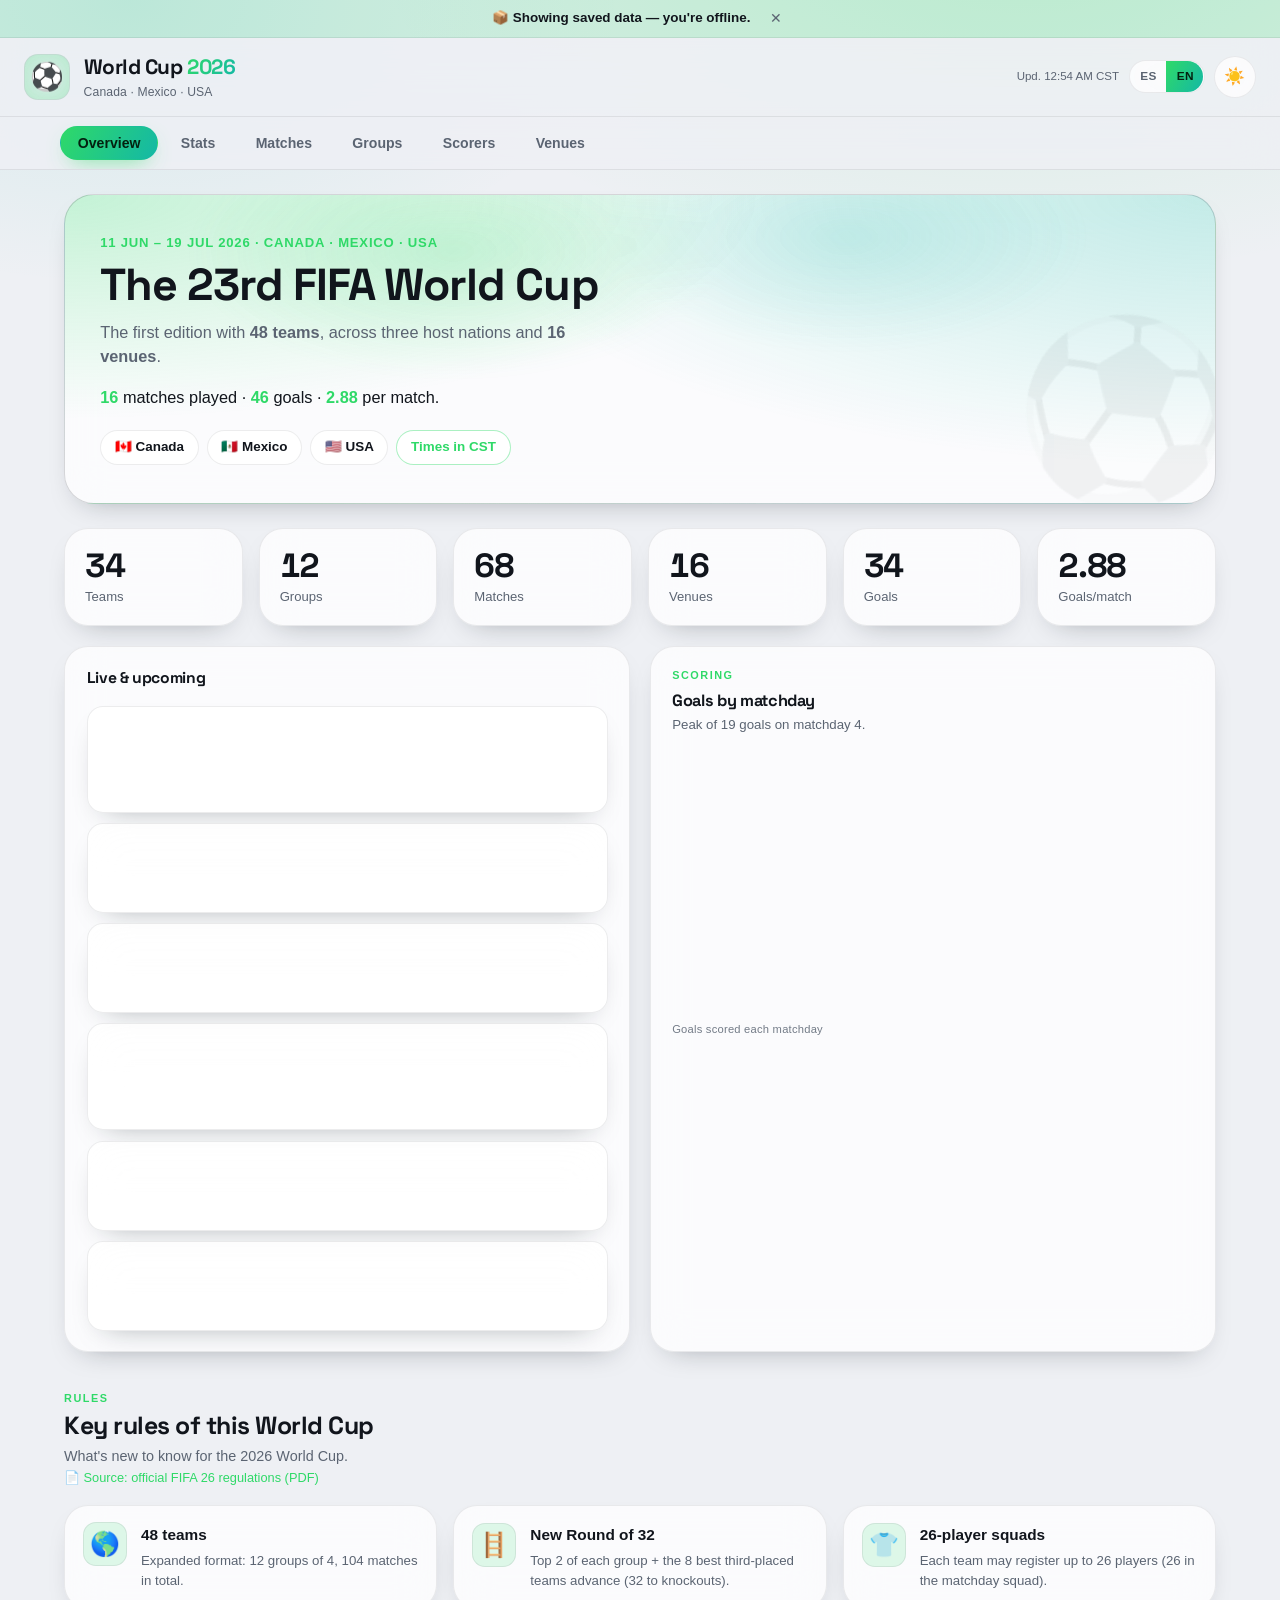
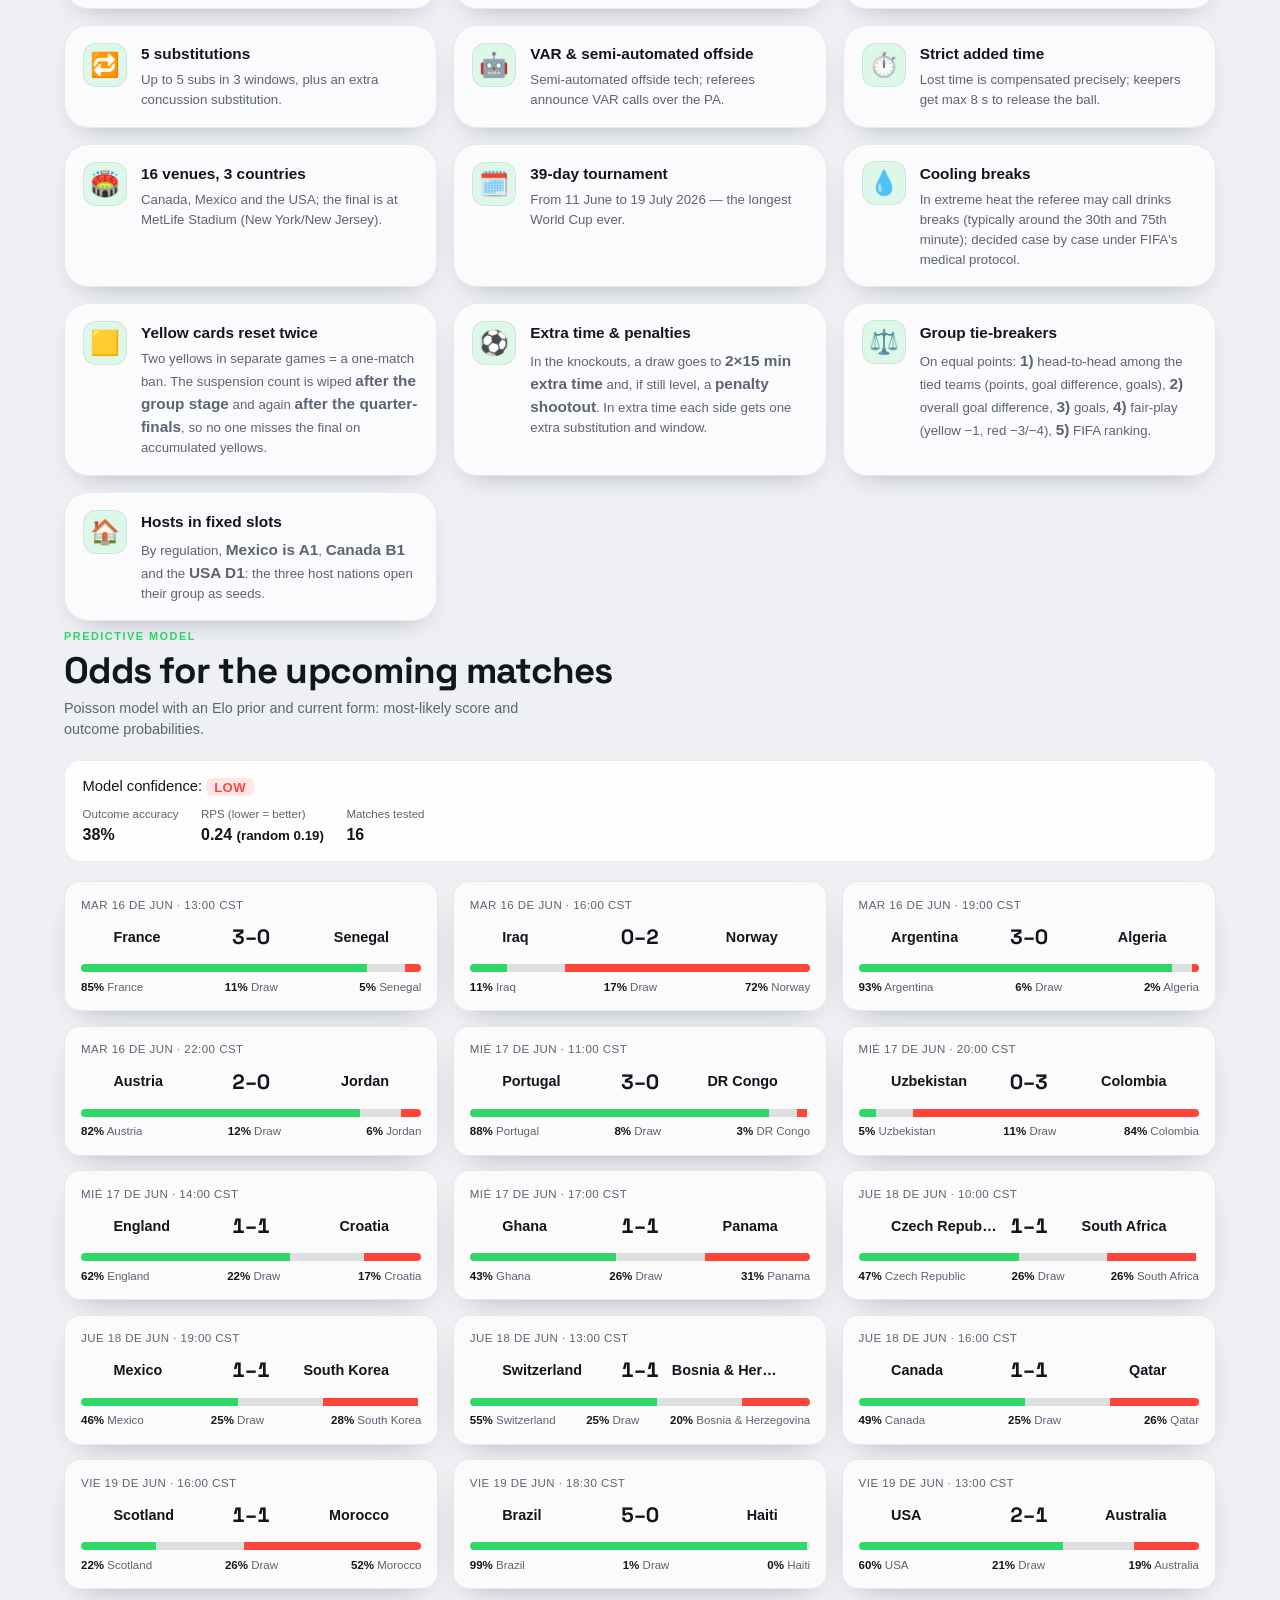
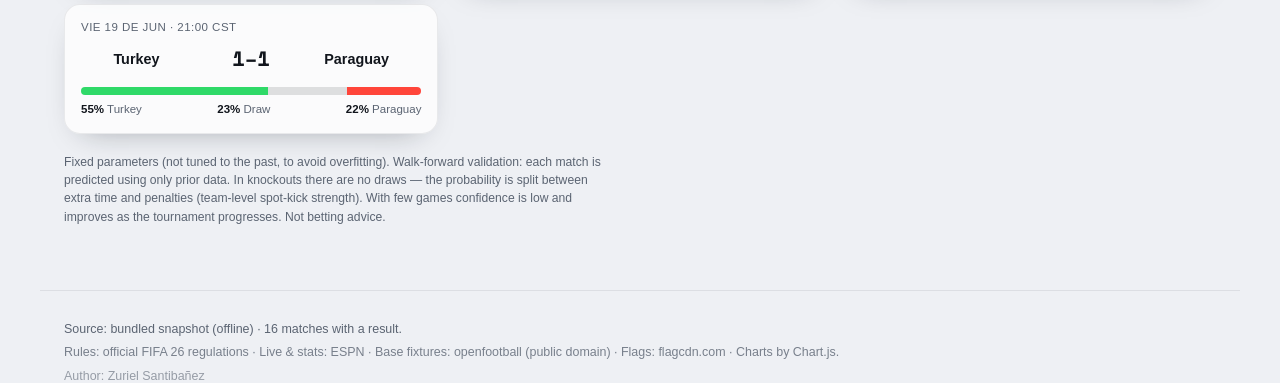
==== index.html @ a17ad666 "Añade el reglamento oficial FIFA 26 y verifica/ajusta las reglas Incorpora el PDF oficial (docs/Regl" ====
<!DOCTYPE html>
<html lang="es" data-theme="dark">
<head>
  <meta charset="UTF-8" />
  <meta name="viewport" content="width=device-width, initial-scale=1.0, viewport-fit=cover" />
  <meta name="theme-color" content="#050507" id="meta-theme" />
  <title>World Cup 2026 · Dashboard</title>
  <meta name="description" content="Dashboard interactivo de la Copa Mundial de la FIFA 2026 (Canadá · México · USA)." />
  <link rel="icon" href="data:image/svg+xml,<svg xmlns='http://www.w3.org/2000/svg' viewBox='0 0 100 100'><text y='.9em' font-size='90'>⚽</text></svg>" />
  <link rel="preconnect" href="https://cdn.jsdelivr.net" crossorigin />
  <link rel="preconnect" href="https://flagcdn.com" />
  <link rel="preconnect" href="https://fonts.googleapis.com" />
  <link rel="preconnect" href="https://fonts.gstatic.com" crossorigin />
  <link rel="stylesheet" href="https://fonts.googleapis.com/css2?family=Space+Grotesk:wght@500;600;700&display=swap" />
  <link rel="stylesheet" href="./css/styles.css" />
  <script src="https://cdn.jsdelivr.net/npm/chart.js@4.4.1/dist/chart.umd.min.js" defer></script>
</head>
<body>
  <a class="skip-link" href="#app" data-i18n="a11y.skip">Saltar al contenido</a>
  <div class="topbar">
  <header class="site-header">
    <div class="brand" translate="no">
      <span class="logo" aria-hidden="true">⚽</span>
      <div>
        <h1>World Cup <span class="accent">2026</span></h1>
        <p class="sub" data-i18n="brand.sub">Canadá · México · USA</p>
      </div>
    </div>
    <div class="header-meta">
      <span id="updated" class="updated" role="status" aria-live="polite"></span>
      <div class="seg" id="lang-toggle" role="group" aria-label="Language / Idioma">
        <button type="button" data-lang="es">ES</button>
        <button type="button" data-lang="en">EN</button>
      </div>
      <button id="theme-toggle" class="icon-btn" aria-label="Tema / Theme" title="Tema / Theme">
        <span class="theme-icon">🌙</span>
      </button>
    </div>
  </header>

  <nav class="tabs" id="tabs" role="tablist" aria-label="Secciones">
    <button class="tab is-active" role="tab" aria-selected="true" aria-controls="overview" id="tab-overview" data-tab="overview" data-i18n="tab.overview">Resumen</button>
    <button class="tab" role="tab" aria-selected="false" aria-controls="stats" id="tab-stats" data-tab="stats" data-i18n="tab.stats">Estadísticas</button>
    <button class="tab" role="tab" aria-selected="false" aria-controls="matches" id="tab-matches" data-tab="matches" data-i18n="tab.matches">Partidos</button>
    <button class="tab" role="tab" aria-selected="false" aria-controls="standings" id="tab-standings" data-tab="standings" data-i18n="tab.standings">Grupos</button>
    <button class="tab" role="tab" aria-selected="false" aria-controls="scorers" id="tab-scorers" data-tab="scorers" data-i18n="tab.scorers">Goleadores</button>
    <button class="tab" role="tab" aria-selected="false" aria-controls="venues" id="tab-venues" data-tab="venues" data-i18n="tab.venues">Sedes</button>
  </nav>
  </div>

  <main id="app" aria-busy="true" tabindex="-1">
    <!-- Overview -->
    <section id="overview" class="panel is-active" role="tabpanel" aria-labelledby="tab-overview" tabindex="0">
      <div class="hero">
        <div class="hero-glow" aria-hidden="true"></div>
        <p class="hero-dates" id="hero-dates"></p>
        <h2 class="hero-title" data-i18n="hero.title">La 23.ª Copa Mundial de la FIFA</h2>
        <p class="hero-text" data-i18n-html="hero.text">Primera edición con <strong>48 selecciones</strong>, repartida en tres países anfitriones y <strong>16 sedes</strong>.</p>
        <p class="hero-lead" id="hero-lead"></p>
        <div id="hero-next" class="hero-next"></div>
        <div class="host-row">
          <span class="host-pill" data-i18n="host.ca">🇨🇦 Canadá</span>
          <span class="host-pill" data-i18n="host.mx">🇲🇽 México</span>
          <span class="host-pill" data-i18n="host.us">🇺🇸 USA</span>
          <span class="host-pill ghost" data-i18n="host.cst">Horarios en CST</span>
        </div>
      </div>
      <div class="stat-grid" id="overview-stats"></div>

      <!-- Live match centre — only visible while a match is in play -->
      <section id="home-live" class="home-live" hidden aria-live="polite"></section>

      <div class="overview-split">
        <div class="card">
          <h3 data-i18n="ov.next">Próximos y en vivo</h3>
          <div id="overview-live" class="match-list compact"></div>
        </div>
        <div class="card viz">
          <p class="card-kicker" data-i18n="kick.scoring">Goleo</p>
          <h3 data-i18n="ov.goalsByMd">Goles por jornada</h3>
          <p class="card-sub" id="sub-overview">—</p>
          <div class="chart-box"><canvas id="chart-overview"></canvas></div>
          <p class="card-foot" data-i18n="foot.goalsByMd">Goles anotados en cada jornada</p>
        </div>
      </div>

      <div class="section-head">
        <p class="kicker" data-i18n="rules.kicker">Reglamento</p>
        <h3 class="section-title" data-i18n="rules.title">Reglas esenciales de esta Copa</h3>
        <p class="section-sub" data-i18n="rules.sub">Lo nuevo que debes saber para el Mundial 2026.</p>
        <p class="section-src"><a href="./docs/Reglamento_WC26.pdf" target="_blank" rel="noopener" data-i18n="rules.source">📄 Fuente: Reglamento oficial de la FIFA 26 (PDF)</a></p>
      </div>
      <div class="rules-grid">
        <div class="rule"><span class="rule-ic" aria-hidden="true">🌎</span><div data-i18n-html="rules.r1"><b>48 selecciones</b><p>Formato ampliado: 12 grupos de 4 equipos, 104 partidos en total.</p></div></div>
        <div class="rule"><span class="rule-ic" aria-hidden="true">🪜</span><div data-i18n-html="rules.r2"><b>Nueva ronda de 32</b><p>Avanzan los 2 primeros de cada grupo + los 8 mejores terceros (32 a eliminatorias).</p></div></div>
        <div class="rule"><span class="rule-ic" aria-hidden="true">👕</span><div data-i18n-html="rules.r3"><b>Plantillas de 26</b><p>Cada selección puede registrar hasta 26 jugadores (y 26 en convocatoria por partido).</p></div></div>
        <div class="rule"><span class="rule-ic" aria-hidden="true">🔁</span><div data-i18n-html="rules.r4"><b>5 cambios</b><p>Hasta 5 sustituciones en 3 ventanas, más un cambio extra por conmoción cerebral.</p></div></div>
        <div class="rule"><span class="rule-ic" aria-hidden="true">🤖</span><div data-i18n-html="rules.r5"><b>VAR y fuera de lugar semiautomático</b><p>Tecnología de offside semiautomática; el árbitro anuncia por altavoz las decisiones del VAR.</p></div></div>
        <div class="rule"><span class="rule-ic" aria-hidden="true">⏱️</span><div data-i18n-html="rules.r6"><b>Tiempo añadido estricto</b><p>Se compensa con precisión el tiempo perdido; 8 s máximo para que el portero suelte el balón.</p></div></div>
        <div class="rule"><span class="rule-ic" aria-hidden="true">🏟️</span><div data-i18n-html="rules.r7"><b>16 sedes, 3 países</b><p>Canadá, México y EE. UU.; la final será en el MetLife Stadium (Nueva York/Nueva Jersey).</p></div></div>
        <div class="rule"><span class="rule-ic" aria-hidden="true">🗓️</span><div data-i18n-html="rules.r8"><b>39 días de torneo</b><p>Del 11 de junio al 19 de julio de 2026, la Copa del Mundo más larga de la historia.</p></div></div>
        <div class="rule"><span class="rule-ic" aria-hidden="true">💧</span><div data-i18n-html="rules.r9"><b>Pausas de refresco</b><p>En clima extremo, el árbitro puede ordenar pausas para beber (típicamente cerca del minuto 30 y 75); se decide caso por caso según el protocolo médico de la FIFA.</p></div></div>
        <div class="rule"><span class="rule-ic" aria-hidden="true">🟨</span><div data-i18n-html="rules.r10"><b>Las amarillas se reinician dos veces</b><p>Dos amarillas en partidos distintos = un partido de suspensión. La cuenta para sanción se borra tras la fase de grupos y otra vez tras los cuartos de final.</p></div></div>
        <div class="rule"><span class="rule-ic" aria-hidden="true">⚽</span><div data-i18n-html="rules.r11"><b>Prórroga y penales</b><p>En eliminación directa, si hay empate se juega prórroga de 2×15 min y, si persiste, tanda de penales. En la prórroga cada equipo tiene un cambio y una ventana extra.</p></div></div>
        <div class="rule"><span class="rule-ic" aria-hidden="true">⚖️</span><div data-i18n-html="rules.r12"><b>Desempate en los grupos</b><p>Mismos puntos: 1) lo que pasó entre ellas (puntos, dif. de goles y goles), 2) dif. de goles global, 3) goles, 4) fair-play (amarilla −1, roja −3/−4), 5) ranking FIFA.</p></div></div>
        <div class="rule"><span class="rule-ic" aria-hidden="true">🏠</span><div data-i18n-html="rules.r13"><b>Anfitriones con lugar fijo</b><p>Por reglamento, México es A1, Canadá B1 y EE. UU. D1: las tres sedes locales abren su grupo como cabezas de serie.</p></div></div>
      </div>

      <!-- Match predictions (moved from its own tab) -->
      <div class="section-head lead">
        <p class="kicker" data-i18n="pred.homeKicker">Modelo predictivo</p>
        <h2 class="section-title big" data-i18n="pred.title">Probabilidades de los próximos partidos</h2>
        <p class="section-sub" data-i18n="pred.sub">Modelo Poisson con prior Elo y forma actual.</p>
      </div>
      <div id="predictions" class="predictions"></div>
    </section>

    <!-- Matches hub: schedule + bracket in one tab -->
    <section id="matches" class="panel" role="tabpanel" aria-labelledby="tab-matches" tabindex="0">
      <div class="seg subviews" id="match-views" role="tablist" aria-label="Vista de partidos">
        <button type="button" class="subview-btn is-active" role="tab" aria-selected="true" data-view="list" data-i18n="mv.list">📅 Calendario</button>
        <button type="button" class="subview-btn" role="tab" aria-selected="false" data-view="bracket" data-i18n="mv.bracket">🏆 Eliminatorias</button>
      </div>

      <!-- Schedule view -->
      <div id="view-list" class="match-view">
        <div class="toolbar">
          <input id="match-search" type="search" name="match-search" autocomplete="off" spellcheck="false" data-i18n-ph="matches.search" placeholder="Buscar selección…" aria-label="Buscar / Search" />
          <select id="match-filter" aria-label="Filtrar por fase"></select>
        </div>
        <div id="match-status" class="match-status" role="status" aria-live="polite" hidden></div>
        <div id="match-list" class="match-list"></div>
      </div>

      <!-- Bracket view -->
      <div id="view-bracket" class="match-view" hidden>
        <div class="section-head lead">
          <p class="kicker" data-i18n="tab.bracket">Eliminatorias</p>
          <h2 class="section-title big" data-i18n="br.r32">Dieciseisavos</h2>
          <p class="section-sub" id="bracket-legend" data-i18n="br.legend">Cuadro en vivo con la clasificación actual.</p>
          <div class="cal-actions">
            <button id="add-calendar" class="btn-cal" type="button" data-i18n="cal.download">📅 Descargar (.ics)</button>
            <button id="sub-calendar" class="btn-cal alt" type="button" data-i18n="cal.subscribe">🔄 Suscribirse (se actualiza solo)</button>
          </div>
        </div>
        <p class="scroll-hint" data-i18n="br.swipe">Desliza para ver más rondas →</p>
        <div id="bracket-wrap" class="bracket"></div>
      </div>
    </section>

    <!-- Standings -->
    <section id="standings" class="panel" role="tabpanel" aria-labelledby="tab-standings" tabindex="0">
      <div id="groups-grid" class="groups-grid"></div>
      <div class="section-head">
        <p class="kicker" data-i18n="q.kickerPast">Camino a la ronda de 32</p>
        <h3 class="section-title" data-i18n="q.titlePast">Así quedó la clasificación</h3>
      </div>
      <div id="qualification" class="qualification"></div>
    </section>

    <!-- Scorers -->
    <section id="scorers" class="panel" role="tabpanel" aria-labelledby="tab-scorers" tabindex="0">
      <div class="card">
        <div class="scorers-head">
          <h3 data-i18n="tab.scorers">Goleadores</h3>
          <span class="scorers-tag" data-i18n="sc.top">Top 50 · orden FIFA</span>
        </div>
        <div id="scorers-podium" class="scorers-podium"></div>
        <div class="toolbar">
          <input id="scorer-search" type="search" name="scorer-search" autocomplete="off" spellcheck="false" data-i18n-ph="sc.search" placeholder="Buscar jugador o selección…" aria-label="Buscar goleador / Search scorer" />
        </div>
        <div id="scorers-list" class="scorers-list"></div>
        <p class="card-foot" data-i18n="sc.foot">Orden oficial FIFA: goles, luego asistencias y menos minutos jugados (cuando hay datos). Los penales cuentan como gol.</p>
      </div>
    </section>

    <!-- Venues -->
    <section id="venues" class="panel" role="tabpanel" aria-labelledby="tab-venues" tabindex="0">
      <div id="venues-grid" class="venues-grid"></div>
    </section>

    <!-- Stats -->
    <section id="stats" class="panel" role="tabpanel" aria-labelledby="tab-stats" tabindex="0">
      <div class="section-head lead">
        <p class="kicker" data-i18n="stats.kicker">Panorama</p>
        <h2 class="section-title big" data-i18n="stats.title">El Mundial 2026, contado con datos</h2>
        <p class="section-sub" data-i18n="stats.sub">Lo más relevante de lo que va de la Copa, de un vistazo.</p>
      </div>
      <nav class="subnav" id="stats-subnav" aria-label="Secciones de estadísticas">
        <a href="#sec-kpis" data-i18n="subnav.kpis">Cifras</a>
        <a href="#sec-facts" data-i18n="subnav.facts">Curiosidades</a>
        <a href="#sec-agg" data-i18n="subnav.agg">Agregados</a>
        <a href="#sec-time" data-i18n="at.kicker">Tiempo agregado</a>
        <a href="#sec-viz" data-i18n="subnav.viz">Gráficas</a>
        <a href="#sec-disc" data-i18n="subnav.disc">Disciplina</a>
        <a href="#sec-eff" data-i18n="subnav.eff">Eficacia</a>
        <a href="#sec-rc" data-i18n="subnav.rc">Rojas y lesiones</a>
      </nav>
      <div class="insight-strip" id="insight-strip"></div>

      <div class="section-head" id="sec-kpis">
        <p class="kicker" data-i18n="kpis.kicker">KPIs</p>
        <h3 class="section-title" data-i18n="kpis.title">El torneo en cifras</h3>
      </div>
      <div class="stat-grid" id="stats-kpis"></div>

      <div class="section-head" id="sec-facts">
        <p class="kicker" data-i18n="cur.kicker">Curiosidades</p>
        <h3 class="section-title" data-i18n="cur.title">Datos curiosos del torneo</h3>
        <p class="section-sub" data-i18n="cur.sub">Hallazgos extraídos de los partidos disputados.</p>
      </div>
      <div class="facts-grid" id="facts-grid"></div>

      <div class="section-head" id="sec-agg">
        <p class="kicker" data-i18n="agg.kicker">Agregados</p>
        <h3 class="section-title" data-i18n="agg.title">Fueras de lugar, VAR, tarjetas y más</h3>
        <p class="section-sub" data-i18n="agg.sub">Totales del torneo que no se ven en el marcador.</p>
      </div>
      <div class="stat-grid agg-grid" id="agg-grid"></div>
      <p class="card-foot" id="agg-foot"></p>

      <div class="section-head" id="sec-time">
        <p class="kicker" data-i18n="at.kicker">Tiempo agregado</p>
        <h3 class="section-title" data-i18n="at.title">Minutos agregados por partido</h3>
        <p class="section-sub" data-i18n="at.sub">Promedio del Mundial 2026 con referencias de las dos ediciones anteriores.</p>
      </div>
      <div class="card viz"><div id="addedtime" class="addedtime"></div></div>

      <div class="section-head" id="sec-viz">
        <p class="kicker" data-i18n="viz.kicker">Visualizaciones</p>
        <h3 class="section-title" data-i18n="viz.title">Dónde se deciden los partidos</h3>
        <p class="section-sub" data-i18n="viz.sub">Goleo, ataque y los momentos que marcan el torneo.</p>
        <p class="drill-hint" data-i18n="drill.hint">Toca una barra para ver el detalle ↗</p>
      </div>
      <div class="charts-grid">
        <div class="card viz">
          <p class="card-kicker" data-i18n="kick.scoring">Goleo</p><h3 data-i18n="groupsChart.title">Goles por grupo</h3>
          <p class="card-sub" id="sub-groups">—</p>
          <div class="chart-box"><canvas id="chart-groups"></canvas></div>
          <p class="card-foot" data-i18n="groupsChart.foot">Goles por grupo</p>
        </div>
        <div class="card viz">
          <p class="card-kicker" data-i18n="kick.attack">Ataque</p><h3 data-i18n="teamsChart.title">Selecciones más goleadoras</h3>
          <p class="card-sub" id="sub-teams">—</p>
          <div class="chart-box"><canvas id="chart-teams"></canvas></div>
          <p class="card-foot" data-i18n="teamsChart.foot">Top 8 por goles anotados</p>
        </div>
        <div class="card viz">
          <p class="card-kicker" data-i18n="kick.drama">Drama</p><h3 data-i18n="momentsChart.title">Momentos del torneo</h3>
          <p class="card-sub" id="sub-moments">—</p>
          <div class="chart-box"><canvas id="chart-moments"></canvas></div>
          <p class="card-foot" data-i18n="momentsChart.foot">Conteo de partidos memorables</p>
        </div>
      </div>

      <div class="section-head" id="sec-disc">
        <p class="kicker" data-i18n="disc.kicker">Disciplina y eficacia</p>
        <h3 class="section-title" data-i18n="disc.title">Quién pega, quién falla el arco</h3>
        <p class="section-sub" data-i18n="disc.sub">Faltas por partido, tarjetas y puntería.</p>
      </div>
      <div class="facts-grid" id="disc-kpis"></div>
      <div class="charts-grid">
        <div class="card viz">
          <p class="card-kicker" data-i18n="kick.fouls">Juego brusco</p><h3 data-i18n="foulsChart.title">Selecciones con más faltas (por partido)</h3>
          <p class="card-sub" id="sub-fouls">—</p>
          <div class="chart-box"><canvas id="chart-fouls"></canvas></div>
          <p class="card-foot" data-i18n="foulsChart.foot">Promedio de faltas por partido</p>
        </div>
        <div class="card viz">
          <p class="card-kicker" data-i18n="kick.cards">Tarjetas</p><h3 data-i18n="cardsChart.title">Jugadores con más amarillas</h3>
          <p class="card-sub" id="sub-cards">—</p>
          <div class="chart-box"><canvas id="chart-cards"></canvas></div>
          <p class="card-foot" data-i18n="cardsChart.foot">Top 10 jugadores</p>
        </div>
      </div>

      <div class="section-head" id="sec-eff">
        <p class="kicker" data-i18n="eff.kicker">Eficacia de cara al arco</p>
        <h3 class="section-title" data-i18n="eff.title">Puntería: % de conversión</h3>
        <p class="section-sub" data-i18n-html="eff.sub"><strong>% de conversión = goles ÷ tiros a puerta.</strong> Mayor % = más eficaz.</p>
      </div>
      <div class="charts-grid">
        <div class="card viz">
          <p class="card-kicker" data-i18n="eff.best">Más eficaces</p><h3 data-i18n="eff.bestTitle">Top 10 mayor eficacia</h3>
          <p class="card-sub" id="sub-eff-best">—</p>
          <div class="chart-box"><canvas id="chart-eff-best"></canvas></div>
          <p class="card-foot" data-i18n="eff.footBest">Mayor % de conversión = mejor</p>
        </div>
        <div class="card viz">
          <p class="card-kicker" data-i18n="eff.worst">Menos eficaces</p><h3 data-i18n="eff.worstTitle">Top 10 menor eficacia</h3>
          <p class="card-sub" id="sub-eff-worst">—</p>
          <div class="chart-box"><canvas id="chart-eff-worst"></canvas></div>
          <p class="card-foot" data-i18n="eff.footWorst">Menor % de conversión = falla más el arco</p>
        </div>
      </div>
      <div class="charts-grid">
        <div class="card viz">
          <p class="card-kicker" data-i18n="eff.histKicker">Histórico · fase de grupos</p>
          <h3 data-i18n="eff.histTitle">Más eficaz vs. menos eficaz — por jornada</h3>
          <p class="card-sub" id="sub-eff-jornada">—</p>
          <div class="chart-box"><canvas id="chart-eff-jornada"></canvas></div>
          <p class="card-foot" data-i18n="eff.histFoot">Solo fase de grupos (J1–J3): todas con los mismos partidos · ilustrativo</p>
        </div>
        <div class="card viz">
          <p class="card-kicker" data-i18n="eff.histKicker">Histórico · fase de grupos</p>
          <h3 data-i18n="eff.cumTitle">Más eficaz vs. menos eficaz — acumulado</h3>
          <p class="card-sub" id="sub-eff-cumulative">—</p>
          <div class="chart-box"><canvas id="chart-eff-cumulative"></canvas></div>
          <p class="card-foot" data-i18n="eff.histFoot">Solo fase de grupos (J1–J3): todas con los mismos partidos · ilustrativo</p>
        </div>
      </div>

      <div class="section-head" id="sec-rc">
        <p class="kicker" data-i18n="rc.kicker">Tarjetas rojas y lesiones</p>
        <h3 class="section-title" data-i18n="rc.title">Lo más duro del torneo</h3>
        <p class="section-sub" data-i18n="rc.sub">Expulsiones por selección y lesiones de gravedad.</p>
      </div>
      <div class="facts-grid" id="rc-kpis"></div>
      <div class="overview-split">
        <div class="card viz">
          <p class="card-kicker" data-i18n="rc.total">Tarjetas rojas</p><h3 data-i18n="rc.byTeam">Tarjetas rojas por selección</h3>
          <p class="card-sub" id="sub-red">—</p>
          <div class="chart-box"><canvas id="chart-red"></canvas></div>
          <p class="card-foot" data-i18n="rc.foot">Expulsiones acumuladas</p>
        </div>
        <div class="card">
          <h3 data-i18n="rc.injList">Bajas destacadas</h3>
          <div id="injuries-list" class="injuries-list"></div>
          <p class="card-foot" data-i18n="rc.injFoot">Datos ilustrativos (no hay un feed fiable de lesiones)</p>
        </div>
      </div>

      <div class="card viz" style="margin-top:1.2rem">
        <p class="card-kicker" data-i18n="foulsRank.kicker">Ranking</p>
        <h3 data-i18n="foulsRank.title">Top 10 selecciones con más faltas por partido</h3>
        <div id="fouls-table"></div>
      </div>
    </section>
  </main>

  <footer class="site-footer">
    <p id="data-source" class="data-source"></p>
    <p class="credit" data-i18n="credit">En vivo y estadísticas: ESPN · Calendario base: openfootball (dominio público) · Banderas: flagcdn.com · Visualización con Chart.js.</p>
    <p class="credit dim" data-i18n="credit.dim">Autor: Zuriel Santibañez</p>
  </footer>

  <script type="module" src="./js/app.js"></script>
</body>
</html>
---- css/styles.css ----
/* styles.css — Apple TV-inspired design system.
   Clean, cinematic, lots of depth and frosted glass — but with football passion:
   a vibrant pitch-green→teal accent and a gold highlight for the heroes. */

:root {
  --accent: #2fd968;
  --accent-2: #14b8a6;
  --gold: #ffd23f;
  --accent-soft: rgba(47, 217, 104, 0.14);
  --accent-grad: linear-gradient(120deg, #2fd968 0%, #14b8a6 100%);
  --live: #ff453a;
  --radius: 16px;
  --radius-lg: 24px;
  --radius-xl: 30px;
  --maxw: 1200px;
  --font: -apple-system, BlinkMacSystemFont, "SF Pro Display", "Segoe UI", Roboto, Helvetica, Arial, sans-serif;
  /* Display face — a technical grotesque that nods to scoreboards & data
     readouts: more identity than a system font, still legible at big sizes. */
  --font-display: "Space Grotesk", var(--font);
  --t: 240ms cubic-bezier(0.22, 1, 0.36, 1);
}

/* Dark (default) — near-black, cinematic */
[data-theme="dark"] {
  color-scheme: dark;
  --bg: #050507;
  --bg-glow: radial-gradient(1100px 620px at 78% -8%, rgba(47, 217, 104, 0.14), transparent 60%),
             radial-gradient(900px 540px at 12% 0%, rgba(20, 184, 166, 0.12), transparent 55%);
  --surface: rgba(28, 30, 36, 0.66);
  --surface-solid: #14161c;
  --surface-2: rgba(44, 48, 56, 0.7);
  --border: rgba(255, 255, 255, 0.09);
  --border-strong: rgba(255, 255, 255, 0.16);
  --text: #f4f6fb;
  --muted: #9aa3b2;
  --shadow: 0 10px 30px -16px rgba(0, 0, 0, 0.8);
  --shadow-hover: 0 22px 50px -20px rgba(0, 0, 0, 0.9);
  --glass-blur: saturate(160%) blur(22px);
}

/* Light — clean, airy */
[data-theme="light"] {
  color-scheme: light;
  --bg: #eef0f4;
  --bg-glow: radial-gradient(1100px 620px at 80% -10%, rgba(47, 217, 104, 0.16), transparent 60%),
             radial-gradient(900px 520px at 10% 0%, rgba(20, 184, 166, 0.12), transparent 55%);
  --surface: rgba(255, 255, 255, 0.74);
  --surface-solid: #ffffff;
  --surface-2: rgba(255, 255, 255, 0.9);
  --border: rgba(13, 18, 28, 0.08);
  --border-strong: rgba(13, 18, 28, 0.16);
  --text: #11151c;
  --muted: #5b6472;
  --shadow: 0 12px 30px -18px rgba(16, 22, 32, 0.4);
  --shadow-hover: 0 22px 46px -20px rgba(16, 22, 32, 0.5);
  --glass-blur: saturate(150%) blur(20px);
}

* { box-sizing: border-box; }
html { scroll-behavior: smooth; }

body {
  margin: 0;
  font-family: var(--font);
  background: var(--bg);
  background-image: var(--bg-glow);
  background-attachment: fixed;
  color: var(--text);
  line-height: 1.5;
  -webkit-font-smoothing: antialiased;
  text-rendering: optimizeLegibility;
  touch-action: manipulation;            /* no 300ms double-tap delay */
  -webkit-tap-highlight-color: transparent;
}

/* Display typeface carries the page's personality (headings + big numbers). */
h1, h2, h3, h4, .hero-title, .section-title, .num, .stat .num, .fact-value,
.big, .at-big, .live-score .lsc, .score, .bk-sc {
  font-family: var(--font-display);
}
h1, h2, h3 { text-wrap: balance; }       /* avoid heading widows */

h1, h2, h3, h4 { margin: 0; font-weight: 700; letter-spacing: -0.022em; }
.accent {
  background: var(--accent-grad);
  -webkit-background-clip: text; background-clip: text;
  -webkit-text-fill-color: transparent;
}

/* ---- sticky top bar (header + tabs move together) ---- */
.topbar { position: sticky; top: 0; z-index: 20; }

/* ---- header ---- */
.site-header {
  display: flex; align-items: center; justify-content: space-between;
  gap: 1rem; padding: 0.9rem 1.5rem;
  background: color-mix(in srgb, var(--bg) 88%, transparent);
  backdrop-filter: var(--glass-blur);
  -webkit-backdrop-filter: var(--glass-blur);
  border-bottom: 1px solid var(--border);
}
.brand { display: flex; align-items: center; gap: 0.85rem; }
.logo {
  font-size: 1.7rem; line-height: 1;
  display: grid; place-items: center; width: 46px; height: 46px;
  border-radius: 14px; background: var(--accent-soft);
  border: 1px solid var(--border); box-shadow: inset 0 0 18px rgba(47, 217, 104, 0.18);
}
.site-header h1 { font-size: 1.3rem; }
.sub { margin: 0; font-size: 0.76rem; color: var(--muted); letter-spacing: 0.01em; }
.header-meta { display: flex; align-items: center; gap: 0.6rem; }
.updated { font-size: 0.72rem; color: var(--muted); white-space: nowrap; }

.live-pill {
  display: inline-flex; align-items: center; gap: 0.4rem;
  background: color-mix(in srgb, var(--live) 18%, transparent);
  color: var(--live); font-size: 0.72rem; font-weight: 800;
  padding: 0.28rem 0.6rem; border-radius: 999px; letter-spacing: 0.05em;
}
.live-pill .dot {
  width: 8px; height: 8px; border-radius: 50%; background: var(--live);
  animation: pulse 1.4s infinite;
}
@keyframes pulse { 0%,100% { opacity: 1; box-shadow: 0 0 0 0 color-mix(in srgb, var(--live) 60%, transparent); } 50% { opacity: 0.4; box-shadow: 0 0 0 6px transparent; } }

.icon-btn {
  background: var(--surface); border: 1px solid var(--border); color: var(--text);
  width: 42px; height: 42px; border-radius: 50%; cursor: pointer;
  font-size: 1.05rem; backdrop-filter: var(--glass-blur);
  transition: background var(--t), transform var(--t), border-color var(--t);
}
.icon-btn:hover { background: var(--surface-2); transform: translateY(-2px) scale(1.05); border-color: var(--border-strong); }

/* ---- tabs (Apple TV segmented nav) ---- */
.tabs {
  display: flex; gap: 0.3rem; overflow-x: auto;
  padding: 0.55rem max(1.25rem, calc((100% - var(--maxw)) / 2 + 1.25rem));
  background: color-mix(in srgb, var(--bg) 88%, transparent);
  backdrop-filter: var(--glass-blur); -webkit-backdrop-filter: var(--glass-blur);
  border-bottom: 1px solid var(--border);
  -ms-overflow-style: none; scrollbar-width: none;
}
.tabs::-webkit-scrollbar { display: none; }
.tab {
  flex: 0 0 auto; background: transparent; border: 1px solid transparent;
  color: var(--muted); padding: 0.5rem 1.05rem; border-radius: 999px;
  font-size: 0.88rem; font-weight: 600; cursor: pointer; white-space: nowrap;
  transition: color var(--t), background var(--t), transform var(--t);
}
.tab:hover { color: var(--text); transform: translateY(-1px); }
.tab.is-active {
  color: #04140a; background: var(--accent-grad);
  box-shadow: 0 8px 22px -10px color-mix(in srgb, var(--accent) 80%, transparent);
}
[data-theme="light"] .tab.is-active { color: #03210f; }
/* "Live" tab turns red (with a pulsing dot) only while a match is live */
.tab.has-live:not(.is-active) { color: var(--live); }
.tab.has-live::before {
  content: ""; display: inline-block; width: 7px; height: 7px; border-radius: 50%;
  background: var(--live); margin-right: 0.4rem; vertical-align: middle; animation: pulse 1.4s infinite;
}

/* ---- layout ---- */
main { max-width: var(--maxw); margin: 0 auto; padding: 1.5rem 1.5rem 4rem; }
.panel { display: none; animation: fade 0.4s var(--t); }
.panel.is-active { display: block; }
@keyframes fade { from { opacity: 0; transform: translateY(10px); } to { opacity: 1; transform: none; } }

.section-title { font-size: 1.05rem; margin: 1.9rem 0 0.2rem; }
.section-sub { color: var(--muted); font-size: 0.84rem; margin: 0 0 1rem; }
.section-src { margin: 0 0 1rem; font-size: 0.8rem; }
.section-src a { color: var(--accent); text-decoration: none; border-bottom: 1px solid transparent; transition: border-color var(--t); }
.section-src a:hover { border-bottom-color: currentColor; }

/* Frosted card — the Apple TV "tile" */
.card {
  background: var(--surface); border: 1px solid var(--border);
  border-radius: var(--radius-lg); padding: 1.25rem 1.35rem;
  box-shadow: var(--shadow); backdrop-filter: var(--glass-blur);
  -webkit-backdrop-filter: var(--glass-blur);
  transition: transform var(--t), box-shadow var(--t), border-color var(--t);
}
.card h3 { font-size: 0.98rem; margin-bottom: 0.95rem; }

/* ---- hero ---- */
.hero {
  position: relative; overflow: hidden;
  background:
    radial-gradient(120% 140% at 0% 0%, color-mix(in srgb, var(--accent) 26%, transparent), transparent 52%),
    radial-gradient(120% 160% at 100% 0%, color-mix(in srgb, var(--accent-2) 24%, transparent), transparent 55%),
    var(--surface);
  border: 1px solid var(--border-strong); border-radius: var(--radius-xl);
  padding: 2.4rem 2.2rem; margin-bottom: 1.5rem; box-shadow: var(--shadow);
  backdrop-filter: var(--glass-blur); -webkit-backdrop-filter: var(--glass-blur);
}
.hero::after {
  content: "⚽"; position: absolute; right: -1.2rem; bottom: -2.4rem;
  font-size: 11rem; opacity: 0.06; transform: rotate(-12deg); pointer-events: none;
}
.hero-dates { color: var(--accent); font-weight: 700; font-size: 0.82rem;
  letter-spacing: 0.06em; text-transform: uppercase; margin: 0 0 0.55rem; }
.hero-title { font-size: clamp(1.7rem, 4vw, 2.8rem); line-height: 1.05; }
.hero-text { color: var(--muted); margin: 0.7rem 0 0; max-width: 52ch; font-size: 1.02rem; }
.host-row { display: flex; flex-wrap: wrap; gap: 0.5rem; margin-top: 1.3rem; }
.host-pill {
  background: var(--surface-2); border: 1px solid var(--border);
  border-radius: 999px; padding: 0.4rem 0.85rem; font-size: 0.84rem; font-weight: 600;
}
.host-pill.ghost { color: var(--accent); border-color: color-mix(in srgb, var(--accent) 40%, transparent); }

/* ---- stat grid ---- */
.stat-grid {
  display: grid; grid-template-columns: repeat(auto-fit, minmax(150px, 1fr));
  gap: 1rem; margin-bottom: 1.25rem;
}
.stat {
  background: var(--surface); border: 1px solid var(--border);
  border-radius: var(--radius-lg); padding: 1.15rem 1.25rem; box-shadow: var(--shadow);
  backdrop-filter: var(--glass-blur); -webkit-backdrop-filter: var(--glass-blur);
  transition: transform var(--t), box-shadow var(--t), border-color var(--t);
}
.stat:hover, .card:hover, .fact:hover, .venue:hover, .group-card:hover, .match:hover {
  transform: translateY(-4px); box-shadow: var(--shadow-hover); border-color: var(--border-strong);
}
.stat .num { font-size: 2.1rem; font-weight: 800; letter-spacing: -0.04em; line-height: 1.1; }
.stat .label { color: var(--muted); font-size: 0.82rem; margin-top: 0.15rem; }
.stat.agg { display: grid; grid-template-columns: auto 1fr; grid-template-rows: auto auto;
  column-gap: 0.7rem; align-items: center; }
.stat.agg .agg-icon { grid-row: 1 / 3; font-size: 1.7rem; }
.stat.agg .num { font-size: 1.55rem; }
.stat.agg .label { margin-top: 0; }

.overview-split { display: grid; grid-template-columns: 1fr 1fr; gap: 1.2rem; }

/* ---- facts grid ---- */
.facts-grid {
  display: grid; grid-template-columns: repeat(auto-fill, minmax(230px, 1fr));
  gap: 1rem; margin-bottom: 1.25rem;
}
.fact {
  display: flex; gap: 0.85rem; align-items: center;
  background: var(--surface); border: 1px solid var(--border);
  border-radius: var(--radius-lg); padding: 1.05rem 1.15rem; box-shadow: var(--shadow);
  backdrop-filter: var(--glass-blur); -webkit-backdrop-filter: var(--glass-blur);
  transition: transform var(--t), box-shadow var(--t), border-color var(--t);
}
.fact-icon {
  font-size: 1.6rem; width: 48px; height: 48px; flex: 0 0 auto;
  display: grid; place-items: center; border-radius: 14px;
  background: var(--accent-soft); border: 1px solid var(--border);
}
.fact-value { font-size: 1.2rem; font-weight: 800; letter-spacing: -0.02em; }
.fact-label { font-size: 0.82rem; font-weight: 600; color: var(--text); }
.fact-detail { font-size: 0.74rem; color: var(--muted); margin-top: 0.1rem;
  white-space: nowrap; overflow: hidden; text-overflow: ellipsis; }

/* ---- matches ---- */
.toolbar { display: flex; gap: 0.6rem; margin-bottom: 1.1rem; flex-wrap: wrap; }
.toolbar input, .toolbar select {
  background: var(--surface); border: 1px solid var(--border); color: var(--text);
  padding: 0.65rem 0.9rem; border-radius: 12px; font-size: 0.9rem; font-family: inherit;
  backdrop-filter: var(--glass-blur); -webkit-backdrop-filter: var(--glass-blur);
}
.toolbar input { flex: 1; min-width: 180px; }
.toolbar input:focus-visible, .toolbar select:focus-visible { outline: 2px solid var(--accent); outline-offset: 1px; }

.match-list { display: grid; gap: 0.65rem; }
.match-list.compact .match { padding: 0.75rem 0.95rem; }
.day-sep { color: var(--muted); font-size: 0.76rem; font-weight: 700;
  text-transform: uppercase; letter-spacing: 0.06em; margin: 1rem 0 0.3rem; scroll-margin-top: 130px; }

.match {
  display: grid; grid-template-columns: 1fr auto 1fr; align-items: center; gap: 0.6rem;
  background: var(--surface); border: 1px solid var(--border);
  border-radius: var(--radius); padding: 0.95rem 1.1rem; box-shadow: var(--shadow);
  backdrop-filter: var(--glass-blur); -webkit-backdrop-filter: var(--glass-blur);
  transition: transform var(--t), box-shadow var(--t), border-color var(--t);
}
.match .side { display: flex; align-items: center; gap: 0.6rem; min-width: 0; }
.match .side.away { flex-direction: row-reverse; text-align: right; }
.match .side .nm { font-weight: 600; font-size: 0.94rem; white-space: nowrap;
  overflow: hidden; text-overflow: ellipsis; }
.match .flag { width: 28px; height: 19px; border-radius: 4px; object-fit: cover;
  flex: 0 0 auto; background: var(--surface-2); box-shadow: 0 1px 4px rgba(0,0,0,0.25); }
.match .center { text-align: center; min-width: 78px; }
.match .score { font-size: 1.25rem; font-weight: 800; letter-spacing: 0.01em; }
.match .meta { font-size: 0.72rem; color: var(--muted); }
.match .badge {
  display: inline-block; font-size: 0.6rem; font-weight: 800; padding: 0.14rem 0.45rem;
  border-radius: 6px; letter-spacing: 0.05em; text-transform: uppercase; margin-bottom: 0.2rem;
}
.badge.live { background: color-mix(in srgb, var(--live) 20%, transparent); color: var(--live); }
.badge.ft { background: var(--surface-2); color: var(--muted); }
.badge.up { background: var(--accent-soft); color: var(--accent); }
.match.is-live { border-color: color-mix(in srgb, var(--live) 50%, var(--border)); }
.goal-line { grid-column: 1 / -1; font-size: 0.72rem; color: var(--muted);
  border-top: 1px dashed var(--border); padding-top: 0.55rem; margin-top: 0.25rem; }
.match-venue { grid-column: 1 / -1; font-size: 0.72rem; color: var(--muted); margin-top: 0.3rem;
  white-space: nowrap; overflow: hidden; text-overflow: ellipsis; }

/* ---- standings ---- */
.groups-grid { display: grid; grid-template-columns: repeat(auto-fill, minmax(340px, 1fr)); gap: 1.1rem; }
.group-card { background: var(--surface); border: 1px solid var(--border);
  border-radius: var(--radius-lg); overflow: hidden; box-shadow: var(--shadow);
  backdrop-filter: var(--glass-blur); -webkit-backdrop-filter: var(--glass-blur);
  transition: transform var(--t), box-shadow var(--t), border-color var(--t); }
.group-card h3 { padding: 0.9rem 1.1rem; font-size: 0.92rem; border-bottom: 1px solid var(--border); }
table.standings { width: 100%; border-collapse: collapse; font-size: 0.83rem; }
.standings th, .standings td { padding: 0.55rem 0.55rem; text-align: center; }
.standings th { color: var(--muted); font-weight: 700; font-size: 0.7rem; text-transform: uppercase; letter-spacing: 0.03em; }
.standings td.team { text-align: left; display: flex; align-items: center; gap: 0.55rem; }
.standings td.team .flag { width: 24px; height: 16px; border-radius: 3px; }
.standings tbody tr { border-top: 1px solid var(--border); }
.standings tr.qual td:first-child { box-shadow: inset 3px 0 0 var(--accent); }
.standings .pts { font-weight: 800; }

/* ---- bracket (cup centred, ties on both sides) ---- */
.bracket { overflow-x: auto; padding-bottom: 1rem; }
.bracket-tree { display: flex; align-items: stretch; gap: 0.4rem; width: max-content; margin: 0 auto; }
.bk-half { display: flex; gap: 0.4rem; }
.bk-col { display: flex; flex-direction: column; min-width: 158px; }
.bk-cl { color: var(--muted); font-size: 0.66rem; font-weight: 700; text-transform: uppercase;
  letter-spacing: 0.05em; text-align: center; padding: 0.2rem 0 0.4rem; }
.bk-matches { flex: 1; display: flex; flex-direction: column; justify-content: space-around; gap: 0.4rem; }
.bkm { background: var(--surface); border: 1px solid var(--border); border-radius: 12px;
  padding: 0.5rem 0.6rem; font-size: 0.8rem; box-shadow: var(--shadow);
  transition: transform var(--t), border-color var(--t); }
.bkm:hover { transform: translateY(-1px); border-color: var(--border-strong); }
.bkm-h { display: flex; align-items: center; gap: 0.4rem; margin-bottom: 0.3rem; }
.bkm-no { font-size: 0.62rem; font-weight: 800; font-variant-numeric: tabular-nums;
  color: var(--accent); background: var(--surface-2); border: 1px solid var(--border);
  border-radius: 6px; padding: 0.02rem 0.32rem; flex: 0 0 auto; }
.bkm-round { font-size: 0.6rem; font-weight: 700; text-transform: uppercase; letter-spacing: 0.04em;
  color: var(--muted); white-space: nowrap; overflow: hidden; text-overflow: ellipsis; }
.bkm-r { display: flex; align-items: center; gap: 0.4rem; padding: 0.12rem 0; }
.bkm-r .flag { width: 20px; height: 14px; border-radius: 3px; object-fit: cover; flex: 0 0 auto; }
.bkm-r .nm { white-space: nowrap; overflow: hidden; text-overflow: ellipsis; flex: 1; }
.bkm-r.win { color: var(--accent); font-weight: 700; }
.bkm-r.tbd .nm { color: var(--muted); font-style: italic; }
.bk-sc { font-weight: 800; font-variant-numeric: tabular-nums; margin-left: auto; }
.bk-proj { font-size: 0.56rem; font-weight: 700; text-transform: uppercase; letter-spacing: 0.03em;
  color: var(--muted); background: var(--surface-2); border-radius: 5px; padding: 0.04rem 0.28rem; flex: 0 0 auto; }
.bkm-v { margin-top: 0.35rem; padding-top: 0.3rem; border-top: 1px solid var(--border);
  color: var(--muted); font-size: 0.68rem; white-space: nowrap; overflow: hidden; text-overflow: ellipsis; }
/* centre column: trophy + final + third place */
.bk-core { display: flex; flex-direction: column; align-items: center; justify-content: center;
  gap: 0.5rem; min-width: 188px; padding: 0 0.4rem; }
.bk-trophy { font-size: 2.8rem; line-height: 1; filter: drop-shadow(0 4px 14px rgba(255, 210, 63, 0.5)); animation: trophyFloat 4s ease-in-out infinite alternate; }
@keyframes trophyFloat { from { transform: translateY(0); } to { transform: translateY(-6px); } }
.bk-final-label { font-family: var(--font-display); font-weight: 800; letter-spacing: 0.04em;
  text-transform: uppercase; font-size: 0.9rem; color: var(--gold); }
.bkm.big { border-color: var(--gold); background: linear-gradient(180deg, rgba(255,210,63,0.1), transparent 70%), var(--surface); width: 100%; }
.bk-third { width: 100%; margin-top: 0.3rem; }
.bk-third-label { color: var(--muted); font-size: 0.66rem; text-transform: uppercase; letter-spacing: 0.05em; text-align: center; margin-bottom: 0.25rem; }
@media (max-width: 820px) {
  .bracket-tree { margin: 0; }
  .bk-col { min-width: 144px; }
}

/* ---- scorers ---- */
.scorers-list { display: grid; gap: 0.2rem; }
.scorer { display: grid; grid-template-columns: 2.2rem 26px 1fr auto; align-items: center;
  gap: 0.75rem; padding: 0.6rem 0.5rem; border-bottom: 1px solid var(--border); border-radius: 10px;
  transition: background var(--t); }
.scorer:hover { background: var(--surface-2); }
.scorer:last-child { border-bottom: 0; }
.scorer .rank { color: var(--muted); font-weight: 800; text-align: center; }
.scorer:nth-child(1) .rank { color: var(--gold); }
.scorer .flag { width: 26px; height: 17px; border-radius: 3px; }
.scorer .who .nm { font-weight: 600; }
.scorer .who .ct { font-size: 0.74rem; color: var(--muted); }
.scorer .goals { font-weight: 800; font-size: 1.1rem; }
.scorer .goals small { color: var(--muted); font-weight: 500; font-size: 0.7rem; }

/* ---- venues ---- */
.venues-grid { display: grid; grid-template-columns: repeat(auto-fill, minmax(290px, 1fr)); gap: 1.2rem; }
.venue { background: var(--surface); border: 1px solid var(--border);
  border-radius: var(--radius-lg); overflow: hidden; box-shadow: var(--shadow);
  backdrop-filter: var(--glass-blur); -webkit-backdrop-filter: var(--glass-blur);
  transition: transform var(--t), box-shadow var(--t), border-color var(--t); }
.venue-media {
  position: relative; aspect-ratio: 16 / 9; overflow: hidden;
  background: linear-gradient(135deg, color-mix(in srgb, var(--accent) 40%, #0b3d2a), color-mix(in srgb, var(--accent-2) 45%, #062b32));
}
.venue-img { width: 100%; height: 100%; object-fit: cover; display: block;
  transition: transform 600ms var(--t); }
.venue:hover .venue-img { transform: scale(1.06); }
.venue-glyph { display: none; position: absolute; inset: 0; place-items: center;
  font-size: 3.4rem; opacity: 0.85; filter: drop-shadow(0 6px 16px rgba(0,0,0,0.5)); }
.venue-media.noimg { display: grid; place-items: center; }
.venue-media.noimg .venue-glyph { display: grid; }
.venue-media.noimg::after {
  content: attr(data-name); position: absolute; left: 0; right: 0; bottom: 0;
  padding: 0.7rem 0.9rem; font-weight: 700; font-size: 0.95rem; color: #fff;
  background: linear-gradient(to top, rgba(0,0,0,0.55), transparent);
}
.venue-flag { position: absolute; top: 0.6rem; left: 0.6rem; line-height: 0;
  border-radius: 4px; overflow: hidden; box-shadow: 0 2px 8px rgba(0,0,0,0.45); }
.venue-flag .flag { width: 34px; height: 23px; border-radius: 4px; object-fit: cover; display: block; }
.venue-body { padding: 1rem 1.15rem 1.15rem; }
.venue-fifa { color: var(--accent); font-weight: 700; font-size: 0.74rem;
  text-transform: uppercase; letter-spacing: 0.04em; }
.venue .vn { font-weight: 700; font-size: 1.05rem; margin-top: 0.1rem; }
.venue .vc { color: var(--muted); font-size: 0.82rem; margin-top: 0.15rem; }
.venue-stats { display: grid; grid-template-columns: repeat(3, 1fr); gap: 0.5rem; margin-top: 0.9rem; }
.venue-stats > div { display: flex; flex-direction: column; background: var(--surface-2);
  border: 1px solid var(--border); border-radius: 12px; padding: 0.5rem 0.55rem; }
.venue-stats .vk { font-size: 0.64rem; color: var(--muted); text-transform: uppercase; letter-spacing: 0.03em; }
.venue-stats .vv { font-size: 0.92rem; font-weight: 700; margin-top: 0.15rem; }

/* ---- live centre ---- */
.live-status { display: flex; align-items: center; flex-wrap: wrap; gap: 0.5rem 0.8rem;
  background: var(--surface); border: 1px solid var(--border); border-radius: 999px;
  padding: 0.5rem 0.9rem; margin-bottom: 1.1rem; font-size: 0.8rem; color: var(--muted);
  backdrop-filter: var(--glass-blur); -webkit-backdrop-filter: var(--glass-blur); }
.live-status b { color: var(--text); }
.live-status-dot { width: 9px; height: 9px; border-radius: 50%; background: var(--muted); flex: 0 0 auto; }
.live-status-dot.on { background: var(--accent); box-shadow: 0 0 0 0 var(--accent); animation: pulse 1.6s infinite; }
.live-status-ago { margin-left: auto; color: var(--text); font-weight: 600; }
.live-feed { display: grid; gap: 1.1rem; }
/* home live centre — only rendered while a match is in play */
.home-live { margin: 1.5rem 0 0.5rem; }
.home-live .section-head { margin-bottom: 0.8rem; }
.live-kick { display: inline-flex; align-items: center; gap: 0.4rem; }
.home-live .live-feed { grid-template-columns: repeat(auto-fit, minmax(280px, 1fr)); }
/* matches hub: schedule ↔ bracket sub-views */
.seg.subviews { display: flex; width: 100%; max-width: 360px; margin: 0 auto 1.2rem; }
.seg.subviews button { flex: 1; padding: 0.55rem 0.8rem; font-size: 0.82rem; }
.match-view { animation: fadeIn 0.25s ease; }
@keyframes fadeIn { from { opacity: 0; } to { opacity: 1; } }
.live-empty { display: flex; align-items: center; gap: 0.9rem; }
.live-empty-dot { width: 12px; height: 12px; border-radius: 50%; background: var(--muted); flex: 0 0 auto; }
.live-card {
  background: var(--surface); border: 1px solid var(--border-strong);
  border-radius: var(--radius-lg); padding: 1.3rem 1.4rem; box-shadow: var(--shadow);
  backdrop-filter: var(--glass-blur); -webkit-backdrop-filter: var(--glass-blur);
  position: relative; overflow: hidden;
}
.live-card::before { content: ""; position: absolute; inset: 0;
  background: radial-gradient(80% 120% at 50% -10%, color-mix(in srgb, var(--live) 18%, transparent), transparent 60%);
  pointer-events: none; }
.live-top { display: flex; align-items: center; justify-content: space-between; margin-bottom: 0.9rem; }
.live-round { color: var(--muted); font-size: 0.78rem; font-weight: 600; }
.live-score { display: grid; grid-template-columns: 1fr auto 1fr; align-items: center; gap: 0.8rem; }
.live-score .lt { display: flex; align-items: center; gap: 0.6rem; min-width: 0; }
.live-score .lt.away { flex-direction: row-reverse; }
.live-score .lt .nm { font-weight: 700; font-size: 1.05rem; white-space: nowrap; overflow: hidden; text-overflow: ellipsis; }
.live-score .lt .flag { width: 38px; height: 26px; border-radius: 5px; object-fit: cover; box-shadow: 0 2px 8px rgba(0,0,0,0.35); }
.live-score .lsc { font-size: 2.4rem; font-weight: 800; letter-spacing: 0.02em; white-space: nowrap; }
.live-score .lsc span { color: var(--muted); font-weight: 500; }
.live-goals { display: grid; grid-template-columns: 1fr auto 1fr; gap: 0.8rem; margin-top: 1rem;
  border-top: 1px solid var(--border); padding-top: 0.9rem; }
.live-goals .gl { list-style: none; margin: 0; padding: 0; font-size: 0.82rem; color: var(--text); display: grid; gap: 0.25rem; }
.live-goals .gl.away { text-align: right; }
.live-goals .gl .gm { color: var(--muted); font-size: 0.74rem; }
.live-goals .gl .empty-goal { color: var(--muted); }
.live-goals .gl-ball { align-self: start; font-size: 1.1rem; opacity: 0.7; }
.live-stats { margin-top: 0.9rem; border-top: 1px solid var(--border); padding-top: 0.7rem; display: grid; gap: 0.4rem; }
.ls-row { display: grid; grid-template-columns: 3rem 1fr 3rem; align-items: center; font-size: 0.82rem; }
.ls-row .ls-h { text-align: left; font-weight: 700; }
.ls-row .ls-a { text-align: right; font-weight: 700; }
.ls-row .ls-k { text-align: center; color: var(--muted); font-size: 0.74rem; text-transform: uppercase; letter-spacing: 0.03em; }
.live-venue { margin-top: 0.9rem; color: var(--muted); font-size: 0.8rem; }

/* ---- rules (home) ---- */
.rules-grid { display: grid; grid-template-columns: repeat(auto-fill, minmax(280px, 1fr)); gap: 1rem; }
.rule { display: flex; gap: 0.85rem; align-items: flex-start;
  background: var(--surface); border: 1px solid var(--border);
  border-radius: var(--radius-lg); padding: 1.05rem 1.15rem; box-shadow: var(--shadow);
  backdrop-filter: var(--glass-blur); -webkit-backdrop-filter: var(--glass-blur);
  transition: transform var(--t), box-shadow var(--t), border-color var(--t); }
.rule:hover { transform: translateY(-3px); box-shadow: var(--shadow-hover); border-color: var(--border-strong); }
.rule-ic { font-size: 1.5rem; width: 44px; height: 44px; flex: 0 0 auto; display: grid; place-items: center;
  border-radius: 13px; background: var(--accent-soft); border: 1px solid var(--border); }
.rule b { font-size: 0.96rem; }
.rule p { margin: 0.25rem 0 0; color: var(--muted); font-size: 0.83rem; }

/* ---- social feeds (live tab) ---- */
.social-grid { display: grid; grid-template-columns: 1fr 1fr; gap: 1.2rem; }
.social-card { display: flex; flex-direction: column; }
.social-embed { min-height: 360px; border-radius: var(--radius); overflow: hidden; margin-bottom: 0.8rem;
  background: var(--surface-2); border: 1px solid var(--border); }
.social-embed.ig { display: grid; place-items: center; padding: 1rem; }
.ig-fallback { color: var(--muted); font-size: 0.86rem; text-align: center; }
.social-link { color: var(--accent); font-weight: 600; font-size: 0.86rem; text-decoration: none; align-self: flex-start; }
.social-link:hover { text-decoration: underline; }
.lw-iframe { width: 100%; min-height: 480px; border: 0; border-radius: var(--radius); background: var(--surface-2); }

/* social archive — per-day / per-venue Instagram timeline */
.social-archive { display: grid; gap: .9rem; }
.archive-day { background: var(--surface); border: 1px solid var(--border); border-radius: var(--radius-lg);
  box-shadow: var(--shadow); backdrop-filter: var(--glass-blur); -webkit-backdrop-filter: var(--glass-blur); overflow: hidden; }
.archive-day > summary { cursor: pointer; list-style: none; display: flex; align-items: baseline;
  justify-content: space-between; gap: 1rem; padding: .85rem 1.1rem; font-weight: 700; }
.archive-day > summary::-webkit-details-marker { display: none; }
.ad-date { text-transform: capitalize; }
.ad-date::before { content: "▸"; color: var(--accent); margin-right: .5rem; display: inline-block; transition: transform var(--t); }
.archive-day[open] .ad-date::before { transform: rotate(90deg); }
.ad-count { color: var(--muted); font-size: .8rem; font-weight: 600; white-space: nowrap; }
.archive-venues { display: flex; flex-wrap: wrap; gap: .5rem; padding: 0 1.1rem .9rem; }
.venue-chip { background: var(--surface-2); border: 1px solid var(--border); border-radius: 999px;
  padding: .35rem .75rem; font-size: .8rem; font-weight: 600; color: var(--text); text-decoration: none;
  transition: border-color var(--t), transform var(--t); }
.venue-chip:hover { border-color: var(--accent); transform: translateY(-1px); }
.archive-empty { color: var(--muted); font-size: .82rem; padding: 0 1.1rem 1rem; }
.ig-posts { display: flex; flex-wrap: wrap; gap: 1rem; padding: 0 1.1rem 1.1rem; }

/* ---- ranking table ---- */
.rank-table { width: 100%; border-collapse: collapse; font-size: 0.88rem; }
.rank-table th { color: var(--muted); font-weight: 700; font-size: 0.72rem; text-transform: uppercase;
  letter-spacing: 0.04em; padding: 0.5rem 0.6rem; text-align: center; }
.rank-table td { padding: 0.55rem 0.6rem; text-align: center; border-top: 1px solid var(--border); }
.rank-table td.rk { color: var(--muted); font-weight: 800; width: 2.2rem; }
.rank-table td.team { text-align: left; display: flex; align-items: center; gap: 0.6rem; }
.rank-table td.team .flag { width: 26px; height: 17px; border-radius: 3px; object-fit: cover; }
.rank-table td.val { font-weight: 800; }
.rank-table tbody tr:first-child td.val { color: var(--live); }

/* ---- charts ---- */
.charts-grid { display: grid; grid-template-columns: 1fr 1fr; gap: 1.2rem; }
.chart-box { position: relative; width: 100%; height: 260px; }

/* ---- footer ---- */
.site-footer { max-width: var(--maxw); margin: 0 auto; padding: 1.8rem 1.5rem 3rem;
  border-top: 1px solid var(--border); color: var(--muted); font-size: 0.78rem; }
.data-source { margin: 0 0 0.3rem; }
.credit { margin: 0; opacity: 0.8; }

.empty { color: var(--muted); font-size: 0.88rem; padding: 1.2rem 0; text-align: center; }

/* ===== Data-storytelling layer ===== */
:root { --chart-context: rgba(150,160,175,.32); --chart-grid: rgba(150,160,175,.15); }
[data-theme="dark"]  { --chart-context: rgba(255,255,255,.16); --chart-grid: rgba(255,255,255,.07); }
[data-theme="light"] { --chart-context: rgba(17,21,28,.14);   --chart-grid: rgba(17,21,28,.08); }

.num, .stat .num, .fact-value, .live-score .lsc, .rank-table td.val, .insight .big,
.standings td, .scorer .goals { font-variant-numeric: tabular-nums; }

/* editorial section headers */
.section-head { margin: 2.4rem 0 1.15rem; }
.section-head.lead { margin: .4rem 0 1.2rem; }
.kicker, .card-kicker {
  font-size: .68rem; font-weight: 800; letter-spacing: .14em; text-transform: uppercase;
  color: var(--accent); margin: 0 0 .35rem;
}
.section-head .section-title { margin: 0; }
.section-title { font-size: clamp(1.15rem, 2.5vw, 1.55rem); font-weight: 750; letter-spacing: -.02em; line-height: 1.15; }
.section-title.big { font-size: clamp(1.55rem, 3.6vw, 2.3rem); }
.section-sub { color: var(--muted); font-size: .9rem; margin: .35rem 0 0; max-width: 64ch; }

.hero-lead { margin: 1rem 0 0; font-size: 1.02rem; color: var(--text); }
.hero-lead strong { color: var(--accent); font-weight: 800; }

/* insight strip — big number + context (FT / Datawrapper style) */
.insight-strip { display: grid; grid-template-columns: repeat(auto-fit, minmax(210px, 1fr)); gap: 1rem; margin: 0 0 .6rem; }
.insight {
  background: var(--surface); border: 1px solid var(--border); border-left: 3px solid var(--accent);
  border-radius: 16px; padding: 1.1rem 1.2rem; box-shadow: var(--shadow);
  backdrop-filter: var(--glass-blur); -webkit-backdrop-filter: var(--glass-blur);
  transition: transform var(--t), box-shadow var(--t);
}
.insight:hover { transform: translateY(-3px); box-shadow: var(--shadow-hover); }
.insight.gold { border-left-color: var(--gold); }
.insight.live { border-left-color: var(--live); }
.insight .big { font-size: 2.3rem; font-weight: 800; letter-spacing: -.04em; line-height: 1; }
.insight .cap { color: var(--muted); font-size: .84rem; margin-top: .4rem; line-height: 1.4; }
.insight .cap b { color: var(--text); font-weight: 700; }

/* chart cards as "viz" units */
.card.viz { display: flex; flex-direction: column; }
.card.viz h3 { font-size: 1.02rem; margin: 0 0 .15rem; }
.card-sub { color: var(--muted); font-size: .83rem; margin: 0 0 .9rem; min-height: 1.15em; line-height: 1.35; }
.card-foot { margin: .8rem 0 0; color: var(--muted); font-size: .7rem; letter-spacing: .02em; opacity: .85; }
.card.viz .chart-box { width: 100%; height: 260px; flex: 0 0 auto; }
@media (max-width: 560px) { .chart-box, .card.viz .chart-box { height: 240px; } }

.credit.dim { opacity: .6; margin-top: .3rem; }

/* language segmented control (ES | EN) */
.seg { display: inline-flex; border: 1px solid var(--border); border-radius: 999px; overflow: hidden;
  background: var(--surface); backdrop-filter: var(--glass-blur); -webkit-backdrop-filter: var(--glass-blur); }
.seg button { border: 0; background: transparent; color: var(--muted); font: inherit; font-size: .74rem;
  font-weight: 800; letter-spacing: .04em; padding: .42rem .62rem; cursor: pointer; transition: background var(--t), color var(--t); }
.seg button:hover { color: var(--text); }
.seg button.is-active { background: var(--accent-grad); color: #04140a; }
[data-theme="light"] .seg button.is-active { color: #03210f; }

/* serious injuries list */
.injuries-list { display: grid; gap: .5rem; margin-top: .3rem; }
.injury { display: flex; align-items: center; gap: .65rem; padding: .5rem 0; border-bottom: 1px solid var(--border); }
.injury:last-child { border-bottom: 0; }
.injury .flag { width: 26px; height: 17px; border-radius: 3px; object-fit: cover; flex: 0 0 auto; }
.inj-name { font-weight: 600; font-size: .92rem; }
.inj-team { color: var(--muted); font-weight: 500; font-size: .82rem; }
.inj-kind { color: var(--muted); font-size: .8rem; }

/* large aggregate numbers (e.g. attendance 5,104,000) must fit their card */
.agg-grid { grid-template-columns: repeat(auto-fit, minmax(168px, 1fr)); }
.stat.agg .num { font-size: clamp(1.05rem, 2.3vw, 1.35rem); white-space: nowrap; letter-spacing: -.02em; }
.stat.agg { overflow: hidden; }

/* taller box for the per-matchday efficacy line chart */
.chart-box.tall { height: 300px; }

/* ---- responsive ---- */
@media (max-width: 820px) {
  .overview-split, .charts-grid, .social-grid { grid-template-columns: 1fr; }
  .hero { padding: 1.9rem 1.5rem; }
}
@media (max-width: 560px) {
  .site-header { padding: 0.8rem 1.1rem; }
  .site-header h1 { font-size: 1.1rem; }
  .updated { display: none; }
  .match .side .nm { font-size: 0.86rem; }
  .stat .num { font-size: 1.75rem; }
  main { padding: 1.2rem 1.1rem 3rem; }
}

/* ---- global keyboard focus ---- */
:focus-visible { outline: 2px solid var(--accent); outline-offset: 2px; border-radius: 6px; }
.tab:focus-visible, .icon-btn:focus-visible, .seg button:focus-visible,
a:focus-visible, button:focus-visible { outline: 2px solid var(--accent); outline-offset: 2px; }

/* ---- loading skeletons ---- */
.skeleton {
  position: relative; overflow: hidden; border-radius: 12px;
  background: var(--surface-2); border: 1px solid var(--border);
}
.skeleton::after {
  content: ""; position: absolute; inset: 0; transform: translateX(-100%);
  background: linear-gradient(90deg, transparent, rgba(255, 255, 255, 0.08), transparent);
  animation: sk-shimmer 1.25s infinite;
}
@keyframes sk-shimmer { 100% { transform: translateX(100%); } }
.sk-stat { height: 92px; }
.sk-row { height: 64px; }
.sk-chart { height: 100%; min-height: 220px; border-radius: 14px; }

/* ---- fatal error overlay ---- */
.fatal-overlay {
  position: fixed; inset: 0; z-index: 200; display: grid; place-items: center;
  padding: 1.5rem; background: rgba(5, 5, 7, 0.72);
  backdrop-filter: blur(8px); -webkit-backdrop-filter: blur(8px);
}
.fatal-card {
  max-width: 380px; text-align: center; padding: 2rem 1.6rem;
  background: var(--surface-solid); border: 1px solid var(--border-strong);
  border-radius: var(--radius-lg); box-shadow: var(--shadow-hover);
}
.fatal-ic { font-size: 2.6rem; margin-bottom: 0.4rem; }
.fatal-card h2 { font-size: 1.2rem; margin: 0.2rem 0 0.5rem; }
.fatal-card p { color: var(--muted); font-size: 0.92rem; margin: 0 0 1.3rem; }
.btn-primary {
  font-family: inherit; font-size: 0.92rem; font-weight: 700; cursor: pointer;
  color: #06210f; background: var(--accent-grad); border: 0;
  padding: 0.7rem 1.5rem; border-radius: 999px; transition: transform var(--t), filter var(--t);
}
.btn-primary:hover { transform: translateY(-1px); filter: brightness(1.05); }

/* ---- offline banner ---- */
.net-banner {
  display: flex; align-items: center; justify-content: center; gap: 0.8rem;
  padding: 0.5rem 1rem; font-size: 0.84rem; font-weight: 600; text-align: center;
  color: var(--text); background: var(--accent-soft);
  border-bottom: 1px solid var(--border);
}
.net-banner .net-x {
  background: none; border: 0; color: var(--muted); cursor: pointer;
  font-size: 0.9rem; line-height: 1; padding: 0.2rem 0.4rem; border-radius: 6px;
}
.net-banner .net-x:hover { color: var(--text); }

/* ---- matches result status ---- */
.match-status {
  display: flex; align-items: center; gap: 0.7rem; flex-wrap: wrap;
  margin: -0.3rem 0 0.9rem; color: var(--muted); font-size: 0.84rem; font-weight: 600;
}
.status-clear {
  font-family: inherit; font-size: 0.8rem; font-weight: 600; cursor: pointer;
  color: var(--text); background: var(--surface-2);
  border: 1px solid var(--border); padding: 0.3rem 0.7rem; border-radius: 999px;
}
.status-clear:hover { border-color: var(--border-strong); }

/* ---- flag sizing safety net (prevents giant intrinsic-size flags) ---- */
img.flag { width: 24px; height: 16px; object-fit: cover; border-radius: 3px; }
.fact-detail .flag { width: 18px; height: 12px; border-radius: 2px;
  display: inline-block; vertical-align: -1px; margin-right: 3px; flex: 0 0 auto; }

/* ---- stats in-page sub-nav ---- */
.subnav { display: flex; gap: 0.4rem; overflow-x: auto; margin: 0 0 1.2rem;
  padding-bottom: 0.3rem; -webkit-overflow-scrolling: touch; }
.subnav a {
  flex: 0 0 auto; font-size: 0.8rem; font-weight: 600; text-decoration: none;
  color: var(--muted); background: var(--surface-2); border: 1px solid var(--border);
  padding: 0.4rem 0.8rem; border-radius: 999px; white-space: nowrap; transition: color var(--t), border-color var(--t);
}
.subnav a:hover { color: var(--text); border-color: var(--border-strong); }
/* offset anchor jumps for the sticky topbar */
[id^="sec-"] { scroll-margin-top: 130px; }

.drill-hint { font-size: 0.78rem; color: var(--accent); font-weight: 600; margin: 0.3rem 0 0; }

/* ---- drill-down modal ---- */
.modal-overlay {
  position: fixed; inset: 0; z-index: 220; display: grid; place-items: center;
  padding: 1.2rem; background: rgba(5, 5, 7, 0.7);
  backdrop-filter: blur(8px); -webkit-backdrop-filter: blur(8px);
  animation: modal-in 180ms ease;
}
@keyframes modal-in { from { opacity: 0; } to { opacity: 1; } }
.modal-card {
  position: relative; width: 100%; max-width: 440px; max-height: 84vh; overflow-y: auto;
  background: var(--surface-solid); border: 1px solid var(--border-strong);
  border-radius: var(--radius-lg); box-shadow: var(--shadow-hover); padding: 1.4rem;
}
.modal-x {
  position: absolute; top: 0.8rem; right: 0.8rem; width: 30px; height: 30px;
  border: 0; border-radius: 50%; cursor: pointer; font-size: 0.9rem;
  background: var(--surface-2); color: var(--text);
}
.modal-head { display: flex; align-items: center; gap: 0.7rem; margin-bottom: 1rem; }
.modal-head h3 { margin: 0; font-size: 1.15rem; }
.modal-flag { width: 40px; height: 27px; border-radius: 5px; object-fit: cover; }
.modal-sub { margin: 0.1rem 0 0; color: var(--muted); font-size: 0.82rem; }
.modal-stats { display: grid; grid-template-columns: 1fr 1fr; gap: 0.6rem; margin-bottom: 1rem; }
.modal-stat { background: var(--surface-2); border-radius: 12px; padding: 0.6rem 0.75rem; }
.ms-k { display: block; font-size: 0.72rem; color: var(--muted); }
.ms-v { display: block; font-size: 1.1rem; font-weight: 800; }
.modal-matches .mm-h { font-size: 0.78rem; font-weight: 700; color: var(--muted);
  text-transform: uppercase; letter-spacing: 0.05em; margin-bottom: 0.4rem; }
.mm-row { display: grid; grid-template-columns: 1fr auto 1fr; gap: 0.5rem; align-items: center;
  padding: 0.4rem 0; border-top: 1px solid var(--border); font-size: 0.86rem; }
.mm-t { white-space: nowrap; overflow: hidden; text-overflow: ellipsis; }
.mm-t.right { text-align: right; }
.mm-s { font-weight: 800; font-variant-numeric: tabular-nums; }

.social-fallback { margin: 0.6rem 0 0; font-size: 0.85rem; }
.social-fallback a { color: var(--accent); font-weight: 600; text-decoration: none; }

@media (max-width: 560px) {
  .modal-stats { grid-template-columns: 1fr; }
}

/* ---- estimate badge + scorer assists ---- */
.est-badge { font-size: 0.6rem; font-weight: 700; text-transform: uppercase; letter-spacing: 0.04em;
  color: var(--muted); background: var(--surface-2); border-radius: 5px; padding: 0.05rem 0.32rem;
  vertical-align: middle; }
.scorer .goals .ast { color: var(--accent-2); font-weight: 700; }

/* ---- added (stoppage) time card ---- */
.addedtime { display: grid; grid-template-columns: auto 1fr; gap: 1rem 1.4rem; align-items: center; }
.at-main { text-align: center; padding-right: 1.2rem; border-right: 1px solid var(--border); }
.at-big { font-size: 2.6rem; font-weight: 800; letter-spacing: -0.02em; line-height: 1;
  background: var(--accent-grad); -webkit-background-clip: text; background-clip: text; -webkit-text-fill-color: transparent; }
.at-cap { font-size: 0.78rem; color: var(--muted); margin-top: 0.3rem; }
.at-refs { display: flex; gap: 0.6rem; }
.at-ref { flex: 1; background: var(--surface-2); border-radius: 12px; padding: 0.55rem 0.7rem; text-align: center; }
.atr-k { display: block; font-size: 0.74rem; color: var(--muted); }
.atr-v { display: block; font-size: 1.2rem; font-weight: 800; font-variant-numeric: tabular-nums; }
.at-phases { grid-column: 1 / -1; display: grid; grid-template-columns: repeat(3, 1fr); gap: 0.6rem;
  border-top: 1px solid var(--border); padding-top: 0.9rem; }
.at-phase { text-align: center; }
.atp-k { display: block; font-size: 0.74rem; color: var(--muted); }
.atp-v { display: block; font-size: 1.15rem; font-weight: 800; font-variant-numeric: tabular-nums; }
.at-phase.total .atp-v { color: var(--accent); }
@media (max-width: 560px) {
  .addedtime { grid-template-columns: 1fr; }
  .at-main { border-right: 0; border-bottom: 1px solid var(--border); padding: 0 0 0.8rem; }
}

/* ---- drill-down accessible disclosure ---- */
.drill-access { margin-top: 0.6rem; }
.drill-btn {
  font-family: inherit; font-size: 0.78rem; font-weight: 600; cursor: pointer;
  color: var(--accent); background: none; border: 0; padding: 0.2rem 0;
}
.drill-btn:hover { text-decoration: underline; }
.drill-list { list-style: none; margin: 0.4rem 0 0; padding: 0; display: grid; gap: 0.25rem;
  max-height: 230px; overflow-y: auto; }
.drill-pick { font-size: 0.74rem; color: var(--muted); padding: 0.2rem 0; }
.drill-item {
  width: 100%; text-align: left; font-family: inherit; font-size: 0.82rem; cursor: pointer;
  color: var(--text); background: var(--surface-2); border: 1px solid var(--border);
  border-radius: 9px; padding: 0.4rem 0.65rem;
}
.drill-item:hover { border-color: var(--border-strong); }
.drill-item b { color: var(--accent); }

/* ---- sub-nav active state (scroll-spy) ---- */
.subnav a.is-current { color: var(--text); background: var(--accent-soft); border-color: var(--accent); }

/* ---- horizontal scroll hint (bracket) ---- */
.scroll-hint { display: none; font-size: 0.78rem; color: var(--muted); font-weight: 600; margin: 0 0 0.6rem; }
@media (max-width: 900px) { .scroll-hint { display: block; } }

/* ---- scorers header ---- */
.scorers-head { display: flex; align-items: baseline; justify-content: space-between; gap: 0.6rem; flex-wrap: wrap; }
.scorers-tag { font-size: 0.74rem; font-weight: 600; color: var(--muted);
  background: var(--surface-2); border-radius: 999px; padding: 0.2rem 0.6rem; }

/* ---- Golden Boot podium ---- */
.scorers-podium { margin: 0.9rem 0 1.1rem; }
.podium-row { display: grid; grid-template-columns: repeat(3, 1fr); gap: 0.7rem; }
.podium-note { font-size: 0.74rem; color: var(--muted); text-align: center; margin: 0.55rem 0 0; }
.podium-card { position: relative; text-align: center; padding: 1rem 0.6rem 0.8rem;
  background: var(--surface-2); border: 1px solid var(--border); border-radius: var(--radius); }
.podium-card.lead { border-color: var(--gold); background:
  linear-gradient(180deg, rgba(255, 210, 63, 0.14), transparent 70%), var(--surface-2); }
.podium-medal { font-size: 1.5rem; line-height: 1; }
.podium-flag { width: 34px; height: 23px; border-radius: 4px; object-fit: cover; margin: 0.4rem auto 0.3rem; display: block; }
.podium-name { font-weight: 700; font-size: 0.92rem; white-space: nowrap; overflow: hidden; text-overflow: ellipsis; }
.podium-ct { font-size: 0.74rem; color: var(--muted); }
.podium-goals { font-family: var(--font-display); font-size: 1.5rem; font-weight: 800; margin-top: 0.3rem; }
.podium-goals span { font-family: var(--font); font-size: 0.68rem; font-weight: 600; color: var(--muted); }
.podium-tag { margin-top: 0.4rem; font-size: 0.66rem; font-weight: 700; text-transform: uppercase;
  letter-spacing: 0.04em; color: #5a4500; background: var(--gold); border-radius: 999px; padding: 0.15rem 0.5rem; display: inline-block; }
[data-theme="dark"] .podium-tag { color: #2a2000; }
@media (max-width: 560px) {
  .podium-card { padding: 0.8rem 0.4rem 0.6rem; }
  .podium-name { font-size: 0.82rem; }
  .podium-goals { font-size: 1.25rem; }
}

/* ---- gradient-text contrast fallback (S2) ---- */
@supports not ((-webkit-background-clip: text) or (background-clip: text)) {
  .at-big, .insight .big, .num, .stat .num, .fact-value, .live-score .lsc,
  .rank-table td.val { -webkit-text-fill-color: currentColor; color: var(--text); background: none; }
}
[data-theme="light"] .at-big { -webkit-text-fill-color: #0a7d39; }

/* ---- visually-hidden (screen-reader only) ---- */
.sr-only {
  position: absolute !important; width: 1px; height: 1px; padding: 0; margin: -1px;
  overflow: hidden; clip: rect(0 0 0 0); white-space: nowrap; border: 0;
}

/* ---- back-to-top ---- */
.to-top {
  position: fixed; right: 1rem; bottom: 1rem; z-index: 120;
  width: 42px; height: 42px; border-radius: 50%; cursor: pointer; font-size: 1.1rem;
  border: 1px solid var(--border-strong); background: var(--surface-solid); color: var(--text);
  box-shadow: var(--shadow-hover); opacity: 0; transform: translateY(8px); pointer-events: none;
  transition: opacity var(--t), transform var(--t);
}
.to-top.show { opacity: 1; transform: none; pointer-events: auto; }

/* ---- off-screen rendering skip for long lists (rendering-content-visibility) ---- */
.match-list .match { content-visibility: auto; contain-intrinsic-size: auto 68px; }
.venues-grid .venue { content-visibility: auto; contain-intrinsic-size: auto 360px; }
.scorers-list .scorer { content-visibility: auto; contain-intrinsic-size: auto 56px; }

/* ---- skip link (keyboard / screen reader) ---- */
.skip-link {
  position: fixed; top: 0.5rem; left: 0.5rem; z-index: 300;
  background: var(--accent); color: #06210f; font-weight: 700; font-size: 0.85rem;
  padding: 0.55rem 0.9rem; border-radius: 10px; text-decoration: none;
  transform: translateY(-150%); transition: transform var(--t);
}
.skip-link:focus { transform: none; outline: 2px solid #06210f; outline-offset: 2px; }

/* ---- modal/scroll containment + safe areas ---- */
.modal-overlay, .drill-list { overscroll-behavior: contain; }
.topbar { padding-top: env(safe-area-inset-top); }
.site-footer { padding-bottom: max(2rem, env(safe-area-inset-bottom)); }
.to-top { right: max(1rem, env(safe-area-inset-right)); bottom: max(1rem, env(safe-area-inset-bottom)); }

/* ---- clickable fact cards (drill into the matches behind a stat) ---- */
.fact.clickable { position: relative; cursor: pointer; }
.fact.clickable:hover { transform: translateY(-3px); border-color: var(--border-strong); box-shadow: var(--shadow-hover); }
.fact-go { position: absolute; top: 0.6rem; right: 0.7rem; color: var(--muted);
  font-size: 0.8rem; opacity: 0; transition: opacity var(--t); }
.fact.clickable:hover .fact-go, .fact.clickable:focus-visible .fact-go { opacity: 1; }

/* ---- road to the Round of 32 ---- */
.q-explain { color: var(--muted); font-size: 0.9rem; line-height: 1.55; margin: 0 0 1.1rem; max-width: 70ch; }
.q-explain strong { color: var(--text); }
.q-cols { display: grid; grid-template-columns: 1fr 1fr; gap: 1rem; }
.q-col h4 { font-size: 0.78rem; text-transform: uppercase; letter-spacing: 0.05em; color: var(--muted); margin: 0 0 0.5rem; }
.q-chips { display: flex; flex-wrap: wrap; gap: 0.4rem; }
.q-chip { display: inline-flex; align-items: center; gap: 0.35rem; font-size: 0.8rem; font-weight: 600;
  padding: 0.28rem 0.55rem; border-radius: 999px; background: var(--surface-2); border: 1px solid var(--border); }
.q-chip .flag { width: 20px; height: 14px; border-radius: 3px; object-fit: cover; }
.q-chip.done { border-color: var(--accent); color: var(--text); }
.q-chip.proj { border-style: dashed; color: var(--muted); }

.q-sub-head { margin: 1.4rem 0 0.6rem; font-weight: 700; font-size: 0.95rem; }
.q-cut { font-size: 0.72rem; font-weight: 600; color: var(--accent); background: var(--accent-soft);
  border-radius: 999px; padding: 0.1rem 0.5rem; margin-left: 0.4rem; }
.q-thirds { display: grid; grid-template-columns: 1fr 1fr; gap: 0.4rem 0.9rem; }
.q-third { display: flex; align-items: center; gap: 0.5rem; font-size: 0.85rem; padding: 0.3rem 0; }
.q-third .flag { width: 22px; height: 15px; border-radius: 3px; object-fit: cover; }
.q-third .q-rk { width: 1.4rem; text-align: center; font-weight: 800; color: var(--muted); font-variant-numeric: tabular-nums; }
.q-third .q-nm { font-weight: 600; flex: 1; white-space: nowrap; overflow: hidden; text-overflow: ellipsis; }
.q-third .q-grp { font-size: 0.72rem; color: var(--muted); }
.q-third .q-pts { font-size: 0.74rem; color: var(--muted); font-variant-numeric: tabular-nums; white-space: nowrap; }
.q-third.in .q-rk { color: var(--accent); }
.q-third.outc { opacity: 0.5; }
/* dashed cut line after the 8th-ranked third */
.q-thirds .q-third:nth-child(8) { border-bottom: 1px dashed var(--accent); padding-bottom: 0.5rem; margin-bottom: 0.2rem; }

.q-whatif { margin-top: 1.4rem; border: 1px solid var(--border); border-radius: var(--radius); padding: 0.4rem 0.9rem; background: var(--surface-2); }
.q-whatif > summary { cursor: pointer; font-weight: 700; font-size: 0.9rem; padding: 0.4rem 0; list-style: none; }
.q-whatif > summary::-webkit-details-marker { display: none; }
.q-wgrid { display: grid; grid-template-columns: repeat(auto-fill, minmax(220px, 1fr)); gap: 0.8rem; padding: 0.6rem 0 0.3rem; }
.q-wgroup h5 { margin: 0 0 0.35rem; font-size: 0.82rem; color: var(--muted); }
.q-wrow { display: flex; align-items: center; gap: 0.4rem; font-size: 0.82rem; padding: 0.22rem 0; }
.q-wrow .flag { width: 20px; height: 14px; border-radius: 3px; object-fit: cover; }
.q-wpos { width: 1rem; text-align: center; color: var(--muted); font-weight: 700; }
.q-wnm { flex: 1; white-space: nowrap; overflow: hidden; text-overflow: ellipsis; }
.q-wpts { font-weight: 800; font-variant-numeric: tabular-nums; }
.q-wtag { font-size: 0.64rem; font-weight: 700; text-transform: uppercase; letter-spacing: 0.03em;
  padding: 0.1rem 0.4rem; border-radius: 6px; white-space: nowrap; }
.q-wrow.good .q-wtag { color: #06210f; background: var(--accent); }
.q-wrow.warn .q-wtag { color: #2a2000; background: var(--gold); }
.q-wrow.bad .q-wtag { color: var(--muted); background: var(--surface); border: 1px solid var(--border); }
.q-note { color: var(--muted); font-size: 0.78rem; margin: 1rem 0 0; max-width: 70ch; }
@media (max-width: 560px) {
  .q-cols, .q-thirds { grid-template-columns: 1fr; }
}

/* ---- add-to-calendar button ---- */
.btn-cal {
  margin-top: 0.8rem; font-family: inherit; font-size: 0.85rem; font-weight: 600; cursor: pointer;
  color: var(--text); background: var(--surface-2); border: 1px solid var(--border-strong);
  padding: 0.5rem 0.95rem; border-radius: 999px; transition: border-color var(--t), transform var(--t);
}
.btn-cal:hover { border-color: var(--accent); transform: translateY(-1px); }
.cal-actions { display: flex; flex-wrap: wrap; gap: 0.5rem; margin-top: 0.8rem; }
.cal-actions .btn-cal { margin-top: 0; }
.btn-cal.alt { background: var(--accent-soft); border-color: var(--accent); }
.modal-body .cal-url { width: 100%; margin: 0.4rem 0 0.9rem; padding: 0.6rem 0.7rem; font-size: 0.82rem;
  border: 1px solid var(--border); border-radius: 10px; background: var(--surface-2); color: var(--text); }
.cal-links { display: flex; flex-wrap: wrap; gap: 0.5rem; }
.cal-links .btn-cal { text-decoration: none; }

/* ---- predictions ---- */
.pred-conf { background: var(--surface-2); border: 1px solid var(--border); border-radius: var(--radius);
  padding: 0.9rem 1.1rem; margin-bottom: 1.2rem; }
.pc-head { font-size: 0.92rem; margin-bottom: 0.5rem; }
.pc-level { text-transform: uppercase; letter-spacing: 0.03em; font-size: 0.82rem; padding: 0.1rem 0.5rem; border-radius: 6px; }
.cf-low { color: var(--live); background: rgba(255,69,58,0.12); }
.cf-lowmod { color: var(--gold); background: rgba(255,210,63,0.14); }
.cf-mod, .cf-modhigh { color: var(--accent); background: var(--accent-soft); }
.pc-stats { display: flex; flex-wrap: wrap; gap: 1.4rem; }
.pc-k { display: block; font-size: 0.72rem; color: var(--muted); }
.pc-v { display: block; font-weight: 800; font-variant-numeric: tabular-nums; }
.pred-grid { display: grid; grid-template-columns: repeat(auto-fill, minmax(290px, 1fr)); gap: 0.9rem; }
.pred-card { background: var(--surface); border: 1px solid var(--border); border-radius: var(--radius);
  padding: 0.9rem 1rem; box-shadow: var(--shadow); }
.pred-when { font-size: 0.72rem; color: var(--muted); text-transform: uppercase; letter-spacing: 0.04em; margin-bottom: 0.5rem; }
.pred-teams { display: grid; grid-template-columns: 1fr auto 1fr; align-items: center; gap: 0.5rem; }
.pred-teams .pt { display: flex; align-items: center; gap: 0.4rem; min-width: 0; }
.pred-teams .pt.right { justify-content: flex-end; }
.pred-teams .flag { width: 26px; height: 18px; border-radius: 3px; object-fit: cover; flex: 0 0 auto; }
.pred-teams .ptn { font-weight: 600; font-size: 0.9rem; white-space: nowrap; overflow: hidden; text-overflow: ellipsis; }
.pred-score { font-family: var(--font-display); font-size: 1.3rem; font-weight: 800; font-variant-numeric: tabular-nums; padding: 0 0.3rem; }
.pred-bar { display: flex; height: 8px; border-radius: 999px; overflow: hidden; margin: 0.7rem 0 0.4rem; background: var(--surface-2); }
.pred-bar .pb.home { background: var(--accent); }
.pred-bar .pb.draw { background: var(--chart-context, rgba(150,160,175,.5)); }
.pred-bar .pb.away { background: var(--live); }
.pred-legend { display: flex; justify-content: space-between; gap: 0.5rem; font-size: 0.72rem; color: var(--muted); }
.pred-legend b { color: var(--text); }
.pred-note { color: var(--muted); font-size: 0.76rem; margin: 1.2rem 0 0; max-width: 80ch; line-height: 1.5; }
@media (max-width: 560px) { .pred-grid { grid-template-columns: 1fr; } }

/* ---- venue curious fact ---- */
.venue-fact { margin: 0.7rem 0 0; font-size: 0.82rem; line-height: 1.45; color: var(--text);
  border-top: 1px solid var(--border); padding-top: 0.6rem; }

/* ---- hero: animated glow + next-match countdown ---- */
.hero { position: relative; overflow: hidden; }
.hero-glow { position: absolute; inset: -40% -10% auto -10%; height: 360px; z-index: 0; pointer-events: none;
  background: radial-gradient(closest-side, rgba(47,217,104,0.20), transparent 70%),
              radial-gradient(closest-side, rgba(20,184,166,0.16), transparent 70%);
  background-position: 20% 0, 80% 10%; background-repeat: no-repeat; background-size: 55% 100%, 50% 90%;
  filter: blur(6px); animation: heroDrift 14s ease-in-out infinite alternate; }
@keyframes heroDrift { from { transform: translate3d(-4%, -2%, 0) scale(1); opacity: 0.85; }
  to { transform: translate3d(6%, 3%, 0) scale(1.12); opacity: 1; } }
.hero > *:not(.hero-glow) { position: relative; z-index: 1; }
.hero-next { display: inline-flex; flex-direction: column; gap: 0.45rem; margin: 1.1rem 0 0.3rem;
  padding: 0.9rem 1.1rem; border-radius: var(--radius); background: var(--surface);
  border: 1px solid var(--border-strong); box-shadow: var(--shadow); backdrop-filter: var(--glass-blur); }
.hero-next:empty { display: none; }
.hn-label { font-size: 0.7rem; text-transform: uppercase; letter-spacing: 0.06em; color: var(--accent); font-weight: 700; }
.hn-match { display: flex; align-items: center; gap: 0.45rem; font-weight: 700; font-size: 1.02rem; flex-wrap: wrap; }
.hn-match .flag { width: 26px; height: 18px; border-radius: 3px; object-fit: cover; }
.hn-vs { color: var(--muted); font-weight: 600; font-size: 0.85rem; }
.hn-count { display: flex; gap: 0.7rem; font-family: var(--font-display); }
.hc-u { font-size: 0.78rem; color: var(--muted); font-weight: 600; }
.hc-u b { font-size: 1.5rem; color: var(--text); font-variant-numeric: tabular-nums; margin-right: 1px; }
.hn-meta { font-size: 0.76rem; color: var(--muted); }

/* ---- matches: collapsible round groups + multi-column grid ---- */
.md-group { border: 1px solid var(--border); border-radius: var(--radius); margin-bottom: 0.7rem;
  background: var(--surface-2); overflow: hidden; }
.md-group > summary { cursor: pointer; list-style: none; display: flex; align-items: baseline;
  justify-content: space-between; gap: 0.8rem; padding: 0.7rem 1rem; font-weight: 700; }
.md-group > summary::-webkit-details-marker { display: none; }
.md-group > summary::before { content: "▸"; color: var(--muted); margin-right: 0.5rem; font-size: 0.8rem; transition: transform var(--t); display: inline-block; }
.md-group[open] > summary::before { transform: rotate(90deg); }
.md-group .mg-title { flex: 1; }
.md-group .mg-meta { color: var(--muted); font-size: 0.78rem; font-weight: 600; white-space: nowrap; }
.match-grid { display: grid; grid-template-columns: repeat(auto-fill, minmax(330px, 1fr)); gap: 0.6rem;
  padding: 0.3rem 0.8rem 0.9rem; }
.match-grid .match { background: var(--surface); }
.venue-meta { font-size: 0.72rem; color: var(--muted); margin-top: 0.15rem; }
@media (max-width: 560px) { .match-grid { grid-template-columns: 1fr; padding: 0.3rem 0.6rem 0.7rem; } }

/* ---- clickable VAR aggregate cards + incident modal ---- */
.stat.agg.clickable { position: relative; cursor: pointer; }
.stat.agg.clickable:hover { transform: translateY(-3px); border-color: var(--border-strong); box-shadow: var(--shadow-hover); }
.var-list { display: grid; gap: 0.6rem; }
.var-row { background: var(--surface-2); border: 1px solid var(--border); border-radius: 10px; padding: 0.6rem 0.75rem; }
.var-top { display: flex; justify-content: space-between; gap: 0.6rem; font-size: 0.9rem; }
.var-min { color: var(--muted); font-weight: 700; font-variant-numeric: tabular-nums; }
.var-reason { color: var(--muted); font-size: 0.82rem; margin-top: 0.2rem; }

/* ---- qualification tables ---- */
.q-scroll { overflow-x: auto; }
.q-table { width: 100%; border-collapse: collapse; font-size: 0.86rem; margin: 0.2rem 0 0.4rem; }
.q-table th, .q-table td { padding: 0.45rem 0.6rem; border-bottom: 1px solid var(--border); text-align: left; white-space: nowrap; }
.q-table thead th { color: var(--muted); font-size: 0.72rem; text-transform: uppercase; letter-spacing: 0.04em; }
.q-table .q-g, .q-thirds-t td:nth-child(4), .q-thirds-t td:nth-child(5), .q-thirds-t td:nth-child(6),
.q-thirds-t th:nth-child(4), .q-thirds-t th:nth-child(5), .q-thirds-t th:nth-child(6) { text-align: center; font-variant-numeric: tabular-nums; }
.q-team { display: inline-flex; align-items: center; gap: 0.4rem; }
.q-team .flag { width: 22px; height: 15px; border-radius: 3px; object-fit: cover; flex: 0 0 auto; }
.q-tn { font-weight: 600; }
.q-ok { color: var(--accent); font-weight: 800; }
.q-pp { font-size: 0.6rem; font-weight: 700; text-transform: uppercase; color: var(--muted);
  background: var(--surface-2); border-radius: 5px; padding: 0.05rem 0.3rem; }
.q-thirds-t .q-rk { text-align: center; font-weight: 800; color: var(--muted); }
.q-thirds-t .q-in .q-rk { color: var(--accent); }
.q-thirds-t .q-out { opacity: 0.55; }
.q-thirds-t .q-cutrow td { border-bottom: 2px dashed var(--accent); }
.q-st { font-size: 0.64rem; font-weight: 700; text-transform: uppercase; padding: 0.1rem 0.4rem; border-radius: 6px; }
.q-st.good { color: #06210f; background: var(--accent); }
.q-st.bad { color: var(--muted); background: var(--surface-2); border: 1px solid var(--border); }

/* ---- knockout prediction extras ---- */
.pred-ko { color: var(--live); font-weight: 700; }
.pred-pen { color: var(--muted); font-weight: 600; }

@media (prefers-reduced-motion: reduce) {
  * { animation: none !important; transition: none !important; scroll-behavior: auto !important; }
}
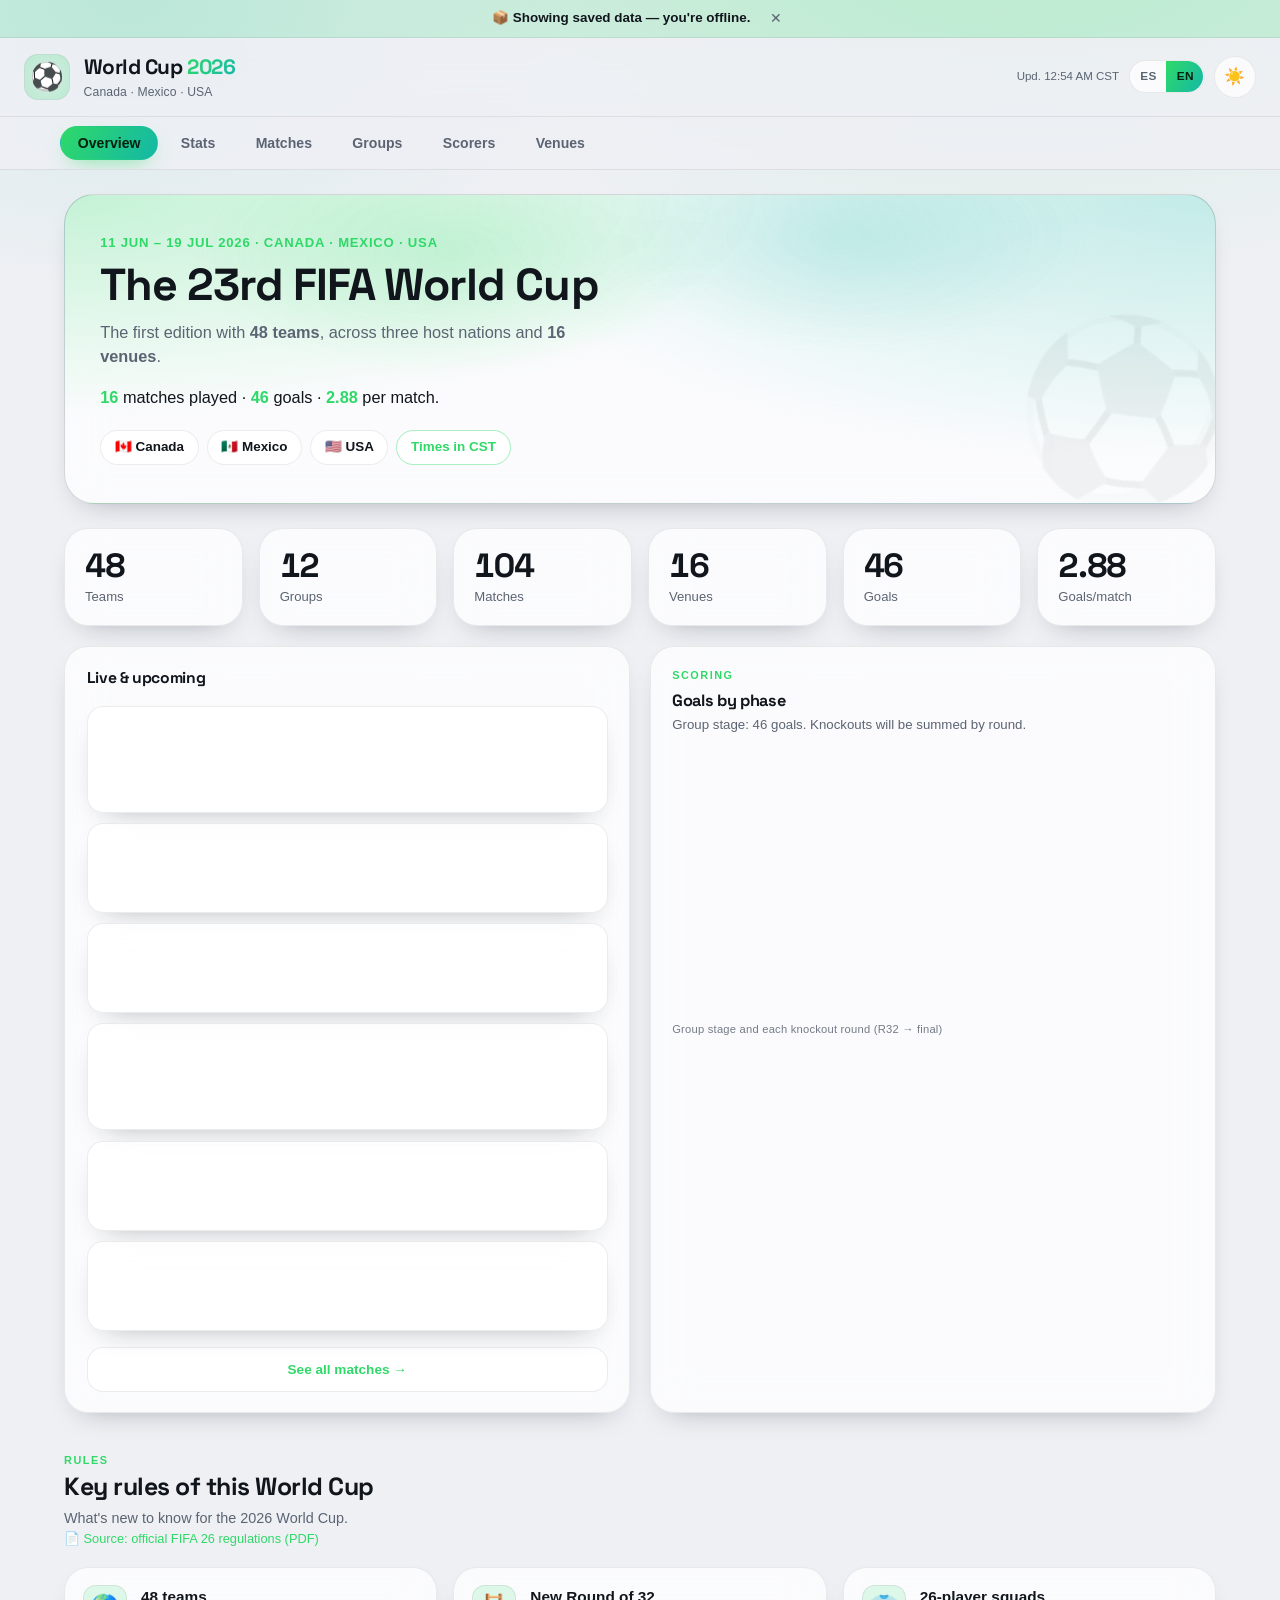
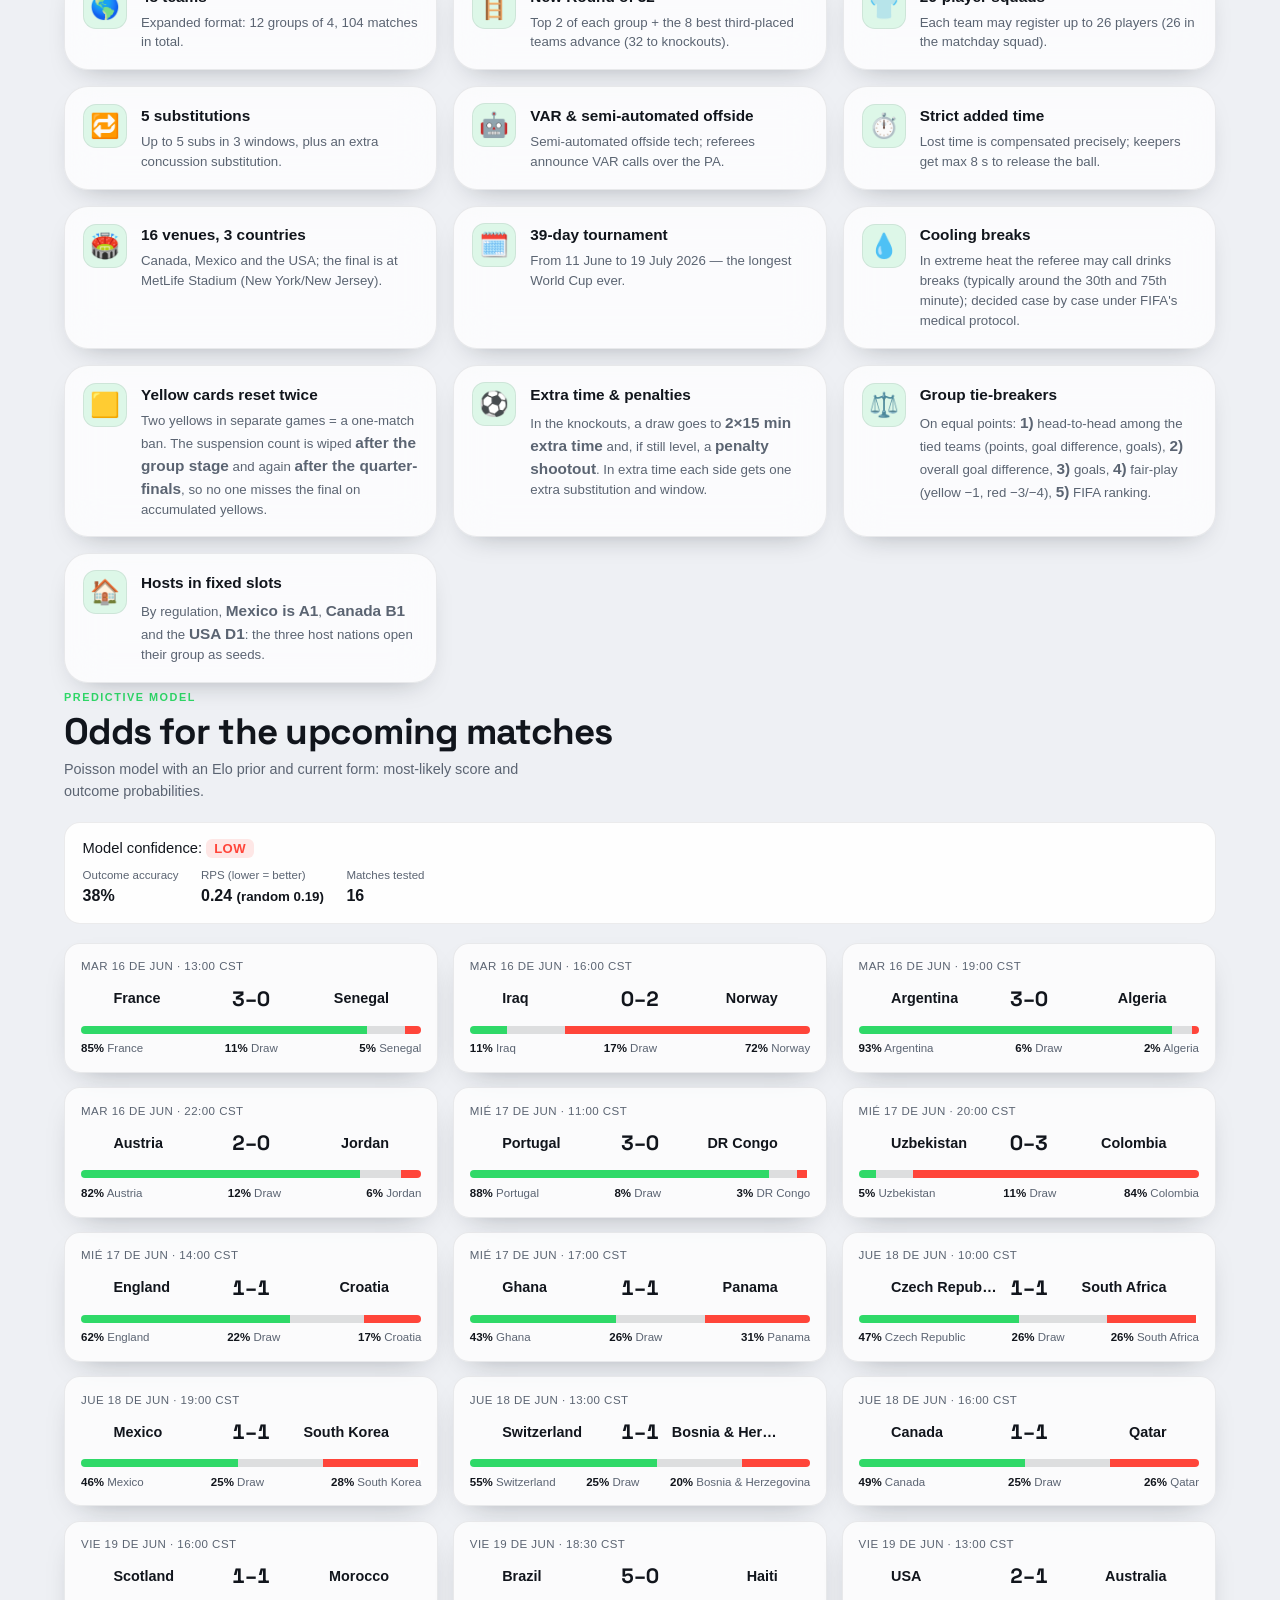
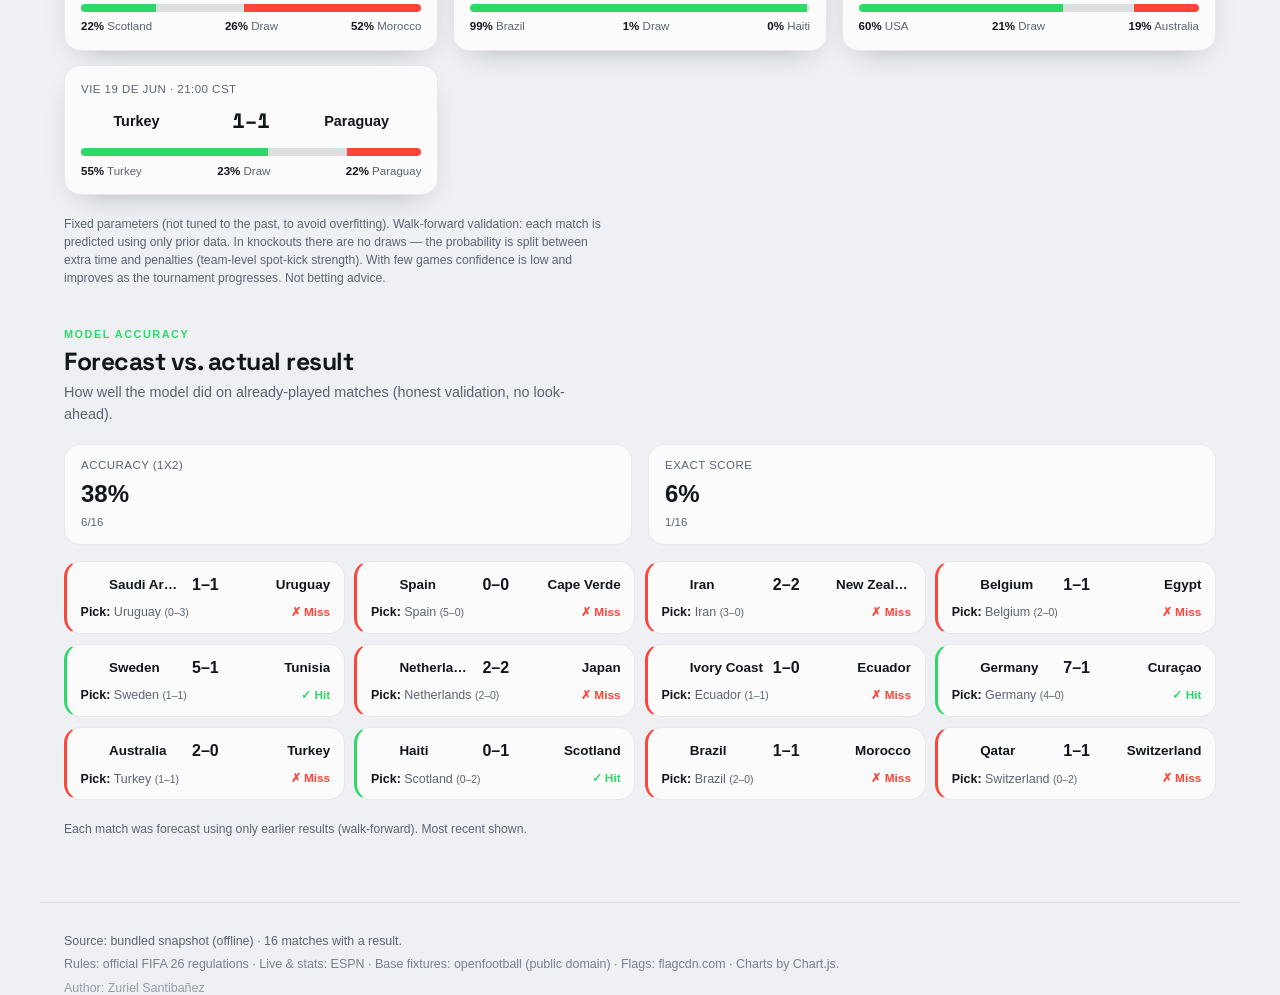
==== commit acb412f2: "Mejoras de datos y UX: goleo por fase, validación del modelo y drill-downs Gráficas y datos: - "Gole" ====
--- a/index.html
+++ b/index.html
@@ -113,6 +113,14 @@
         <p class="section-sub" data-i18n="pred.sub">Modelo Poisson con prior Elo y forma actual.</p>
       </div>
       <div id="predictions" class="predictions"></div>
+
+      <!-- Model report card: predicted vs actual on played matches -->
+      <div class="section-head">
+        <p class="kicker" data-i18n="pred.reportKicker">Aciertos del modelo</p>
+        <h3 class="section-title" data-i18n="pred.reportTitle">Pronóstico vs. resultado real</h3>
+        <p class="section-sub" data-i18n="pred.reportSub">Qué tan bien acertó el modelo en los partidos ya jugados (validación sin trampa).</p>
+      </div>
+      <div id="pred-report" class="pred-report"></div>
     </section>
 
     <!-- Matches hub: schedule + bracket in one tab -->
--- a/css/styles.css
+++ b/css/styles.css
@@ -266,6 +266,52 @@
 
 .match-list { display: grid; gap: 0.65rem; }
 .match-list.compact .match { padding: 0.75rem 0.95rem; }
+/* "See all" link at the end of the home live/upcoming list */
+.see-more { display: block; width: 100%; margin-top: 0.4rem; padding: 0.7rem 1rem;
+  background: var(--surface-2); color: var(--accent); border: 1px solid var(--border);
+  border-radius: var(--radius); font: inherit; font-weight: 700; font-size: 0.85rem;
+  cursor: pointer; transition: border-color var(--t), background var(--t); }
+.see-more:hover { border-color: var(--accent); background: var(--accent-soft); }
+
+/* model report card: predicted vs actual */
+.pred-report { margin-top: 0.4rem; }
+.pr-summary { display: flex; gap: 1rem; flex-wrap: wrap; margin-bottom: 1rem; }
+.pr-summary > div { flex: 1; min-width: 140px; background: var(--surface); border: 1px solid var(--border);
+  border-radius: var(--radius); padding: 0.8rem 1rem; display: flex; flex-direction: column; gap: 0.1rem; }
+.pr-summary .pr-k { color: var(--muted); font-size: 0.72rem; text-transform: uppercase; letter-spacing: 0.04em; }
+.pr-summary .pr-v { font-size: 1.5rem; font-weight: 800; font-variant-numeric: tabular-nums; }
+.pr-summary small { color: var(--muted); font-size: 0.72rem; }
+.pr-grid { display: grid; grid-template-columns: repeat(auto-fill, minmax(260px, 1fr)); gap: 0.6rem; }
+.pr-card { background: var(--surface); border: 1px solid var(--border); border-left-width: 3px;
+  border-radius: var(--radius); padding: 0.7rem 0.85rem; }
+.pr-card.hit { border-left-color: var(--accent); }
+.pr-card.miss { border-left-color: var(--live); }
+.pr-match { display: flex; align-items: center; justify-content: space-between; gap: 0.5rem; margin-bottom: 0.4rem; }
+.pr-t { display: flex; align-items: center; gap: 0.4rem; min-width: 0; flex: 1; }
+.pr-t.right { flex-direction: row-reverse; text-align: right; }
+.pr-t .flag { width: 22px; height: 15px; border-radius: 3px; object-fit: cover; flex: 0 0 auto; }
+.pr-tn { font-weight: 600; font-size: 0.84rem; white-space: nowrap; overflow: hidden; text-overflow: ellipsis; }
+.pr-sc { font-weight: 800; font-variant-numeric: tabular-nums; flex: 0 0 auto; }
+.pr-lines { display: flex; align-items: center; justify-content: space-between; gap: 0.5rem; font-size: 0.78rem; }
+.pr-line { color: var(--muted); }
+.pr-line b { color: var(--text); font-weight: 700; }
+.pr-verdict { font-weight: 800; font-size: 0.74rem; flex: 0 0 auto; }
+.pr-verdict.ok { color: var(--accent); }
+.pr-verdict.no { color: var(--live); }
+
+/* scorer rows: clickable + per-goal log modal */
+.scorer.clickable { cursor: pointer; }
+.scorer.clickable:hover { border-color: var(--accent); }
+.scorer-go { color: var(--muted); font-size: 0.8rem; margin-left: 0.3rem; opacity: 0.7; }
+.goal-log { display: grid; gap: 0.4rem; margin-top: 0.6rem; }
+.gl-row { display: flex; align-items: center; gap: 0.55rem; padding: 0.4rem 0.5rem;
+  background: var(--surface-2); border-radius: 10px; }
+.gl-row .flag { width: 22px; height: 15px; border-radius: 3px; object-fit: cover; flex: 0 0 auto; }
+.gl-n { color: var(--muted); font-weight: 800; font-variant-numeric: tabular-nums; min-width: 1.2rem; }
+.gl-vs { flex: 1; min-width: 0; white-space: nowrap; overflow: hidden; text-overflow: ellipsis; }
+.gl-min { color: var(--accent); font-weight: 700; font-variant-numeric: tabular-nums; }
+/* even number alignment in stat/fact cards */
+.fact-value, .stat .num, .num { font-variant-numeric: tabular-nums; }
 .day-sep { color: var(--muted); font-size: 0.76rem; font-weight: 700;
   text-transform: uppercase; letter-spacing: 0.06em; margin: 1rem 0 0.3rem; scroll-margin-top: 130px; }
 
@@ -297,6 +343,8 @@
   border-top: 1px dashed var(--border); padding-top: 0.55rem; margin-top: 0.25rem; }
 .match-venue { grid-column: 1 / -1; font-size: 0.72rem; color: var(--muted); margin-top: 0.3rem;
   white-space: nowrap; overflow: hidden; text-overflow: ellipsis; }
+.match-when { grid-column: 1 / -1; order: -1; font-size: 0.72rem; font-weight: 700; color: var(--accent);
+  letter-spacing: 0.01em; margin-bottom: 0.15rem; white-space: nowrap; overflow: hidden; text-overflow: ellipsis; }
 
 /* ---- standings ---- */
 .groups-grid { display: grid; grid-template-columns: repeat(auto-fill, minmax(340px, 1fr)); gap: 1.1rem; }
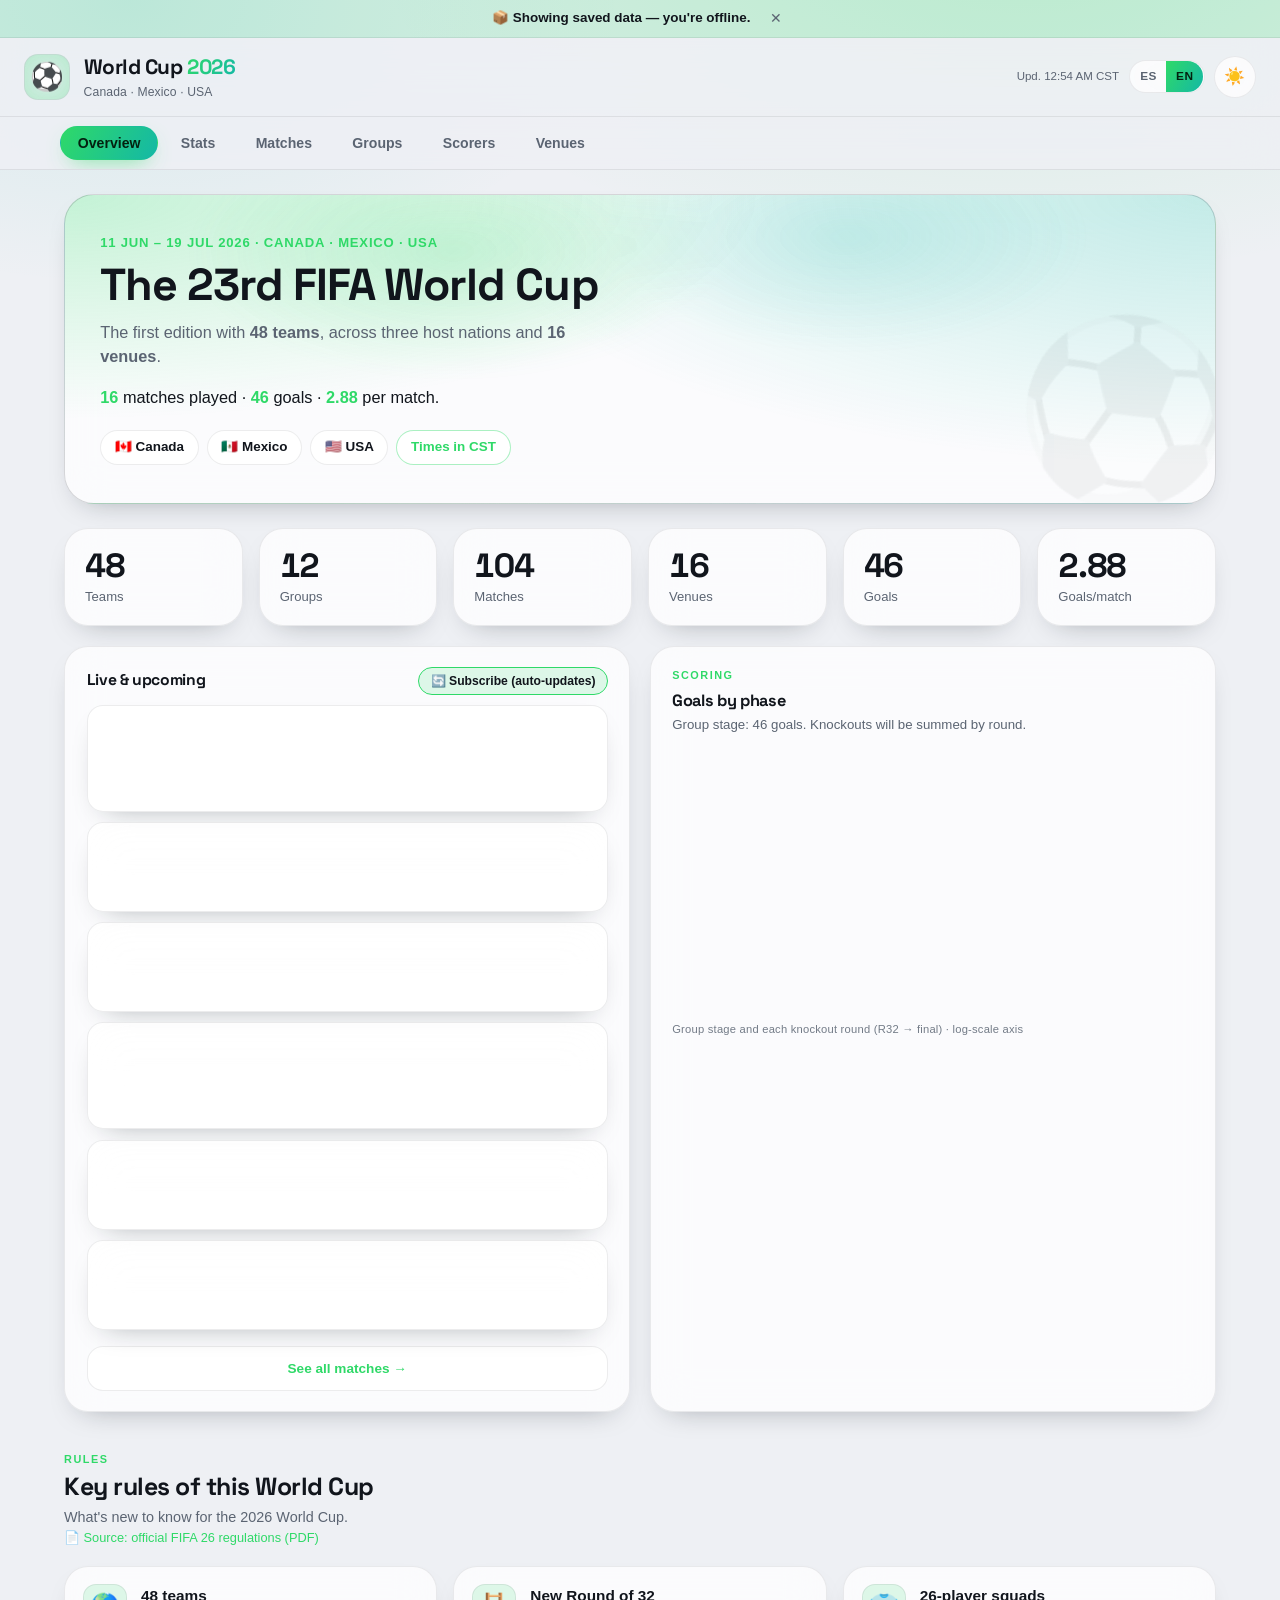
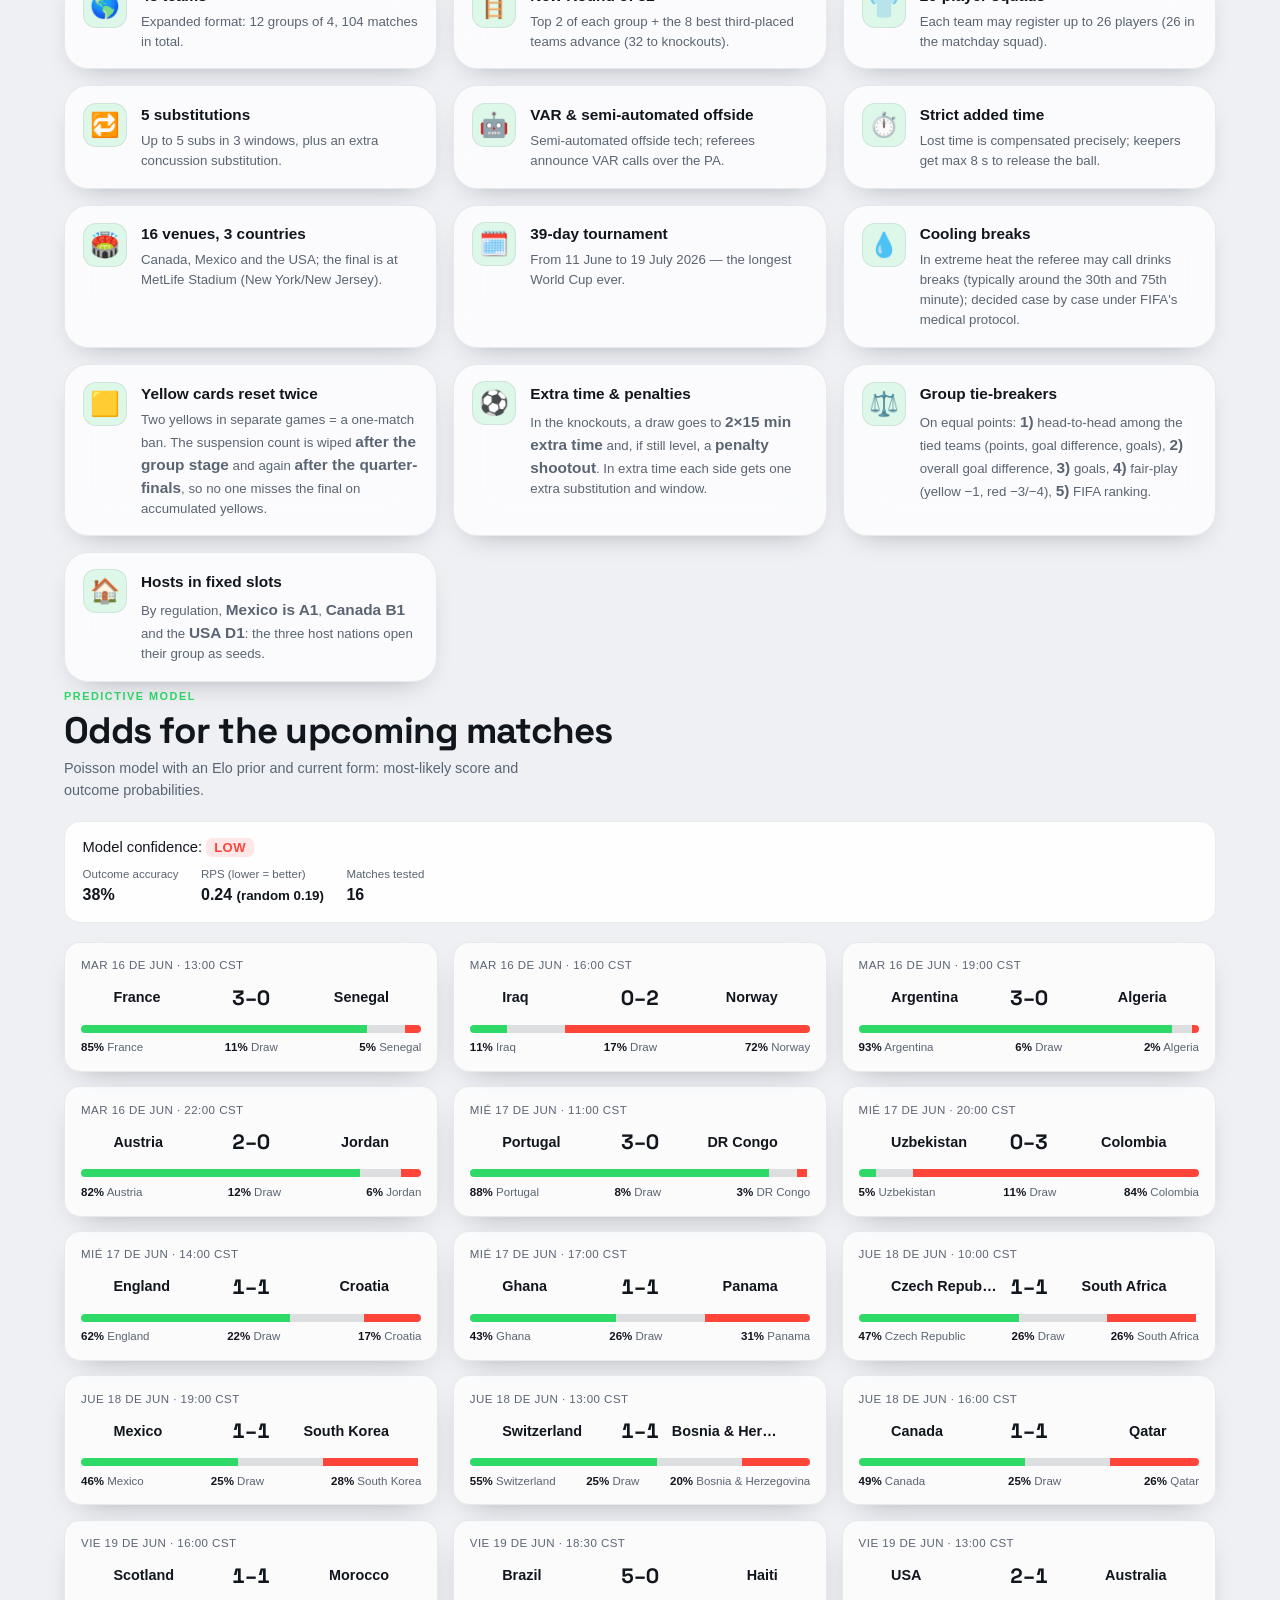
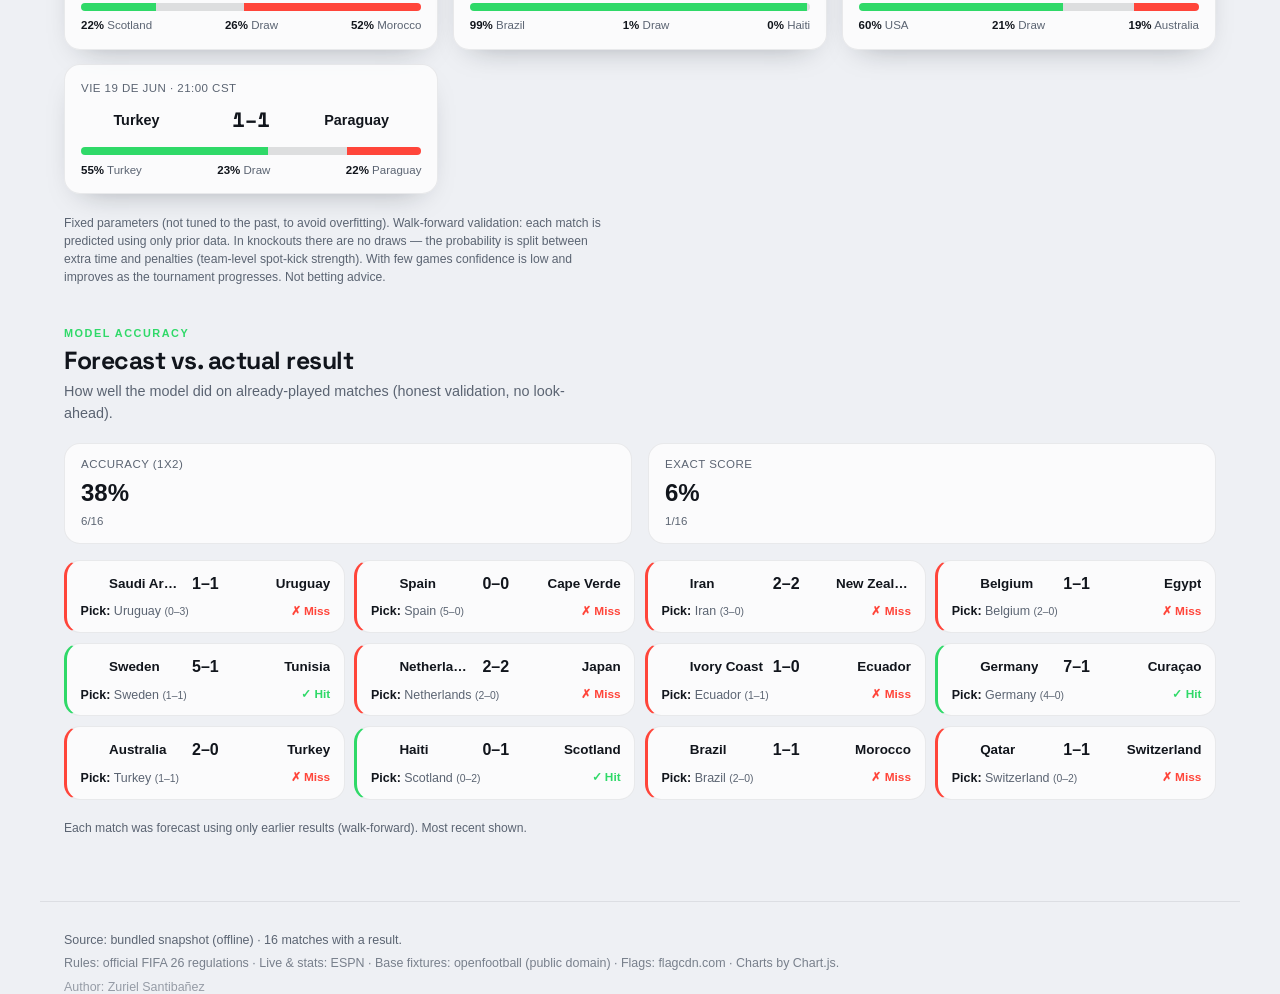
==== commit 5f8d1311: "Suscripción al calendario desde el home + sub-tabs de Partidos fijos - Botón "Suscribirse" también e" ====
--- a/index.html
+++ b/index.html
@@ -72,7 +72,10 @@
 
       <div class="overview-split">
         <div class="card">
-          <h3 data-i18n="ov.next">Próximos y en vivo</h3>
+          <div class="ov-next-head">
+            <h3 data-i18n="ov.next">Próximos y en vivo</h3>
+            <button id="sub-calendar-home" class="btn-cal alt sm" type="button" data-i18n="cal.subscribe">🔄 Suscribirse (se actualiza solo)</button>
+          </div>
           <div id="overview-live" class="match-list compact"></div>
         </div>
         <div class="card viz">
--- a/css/styles.css
+++ b/css/styles.css
@@ -312,6 +312,8 @@
 .gl-min { color: var(--accent); font-weight: 700; font-variant-numeric: tabular-nums; }
 /* even number alignment in stat/fact cards */
 .fact-value, .stat .num, .num { font-variant-numeric: tabular-nums; }
+/* zoom chart inside a drill-down modal */
+.modal-chart { height: 260px; margin-top: 0.6rem; }
 .day-sep { color: var(--muted); font-size: 0.76rem; font-weight: 700;
   text-transform: uppercase; letter-spacing: 0.06em; margin: 1rem 0 0.3rem; scroll-margin-top: 130px; }
 
@@ -471,8 +473,11 @@
 .home-live .section-head { margin-bottom: 0.8rem; }
 .live-kick { display: inline-flex; align-items: center; gap: 0.4rem; }
 .home-live .live-feed { grid-template-columns: repeat(auto-fit, minmax(280px, 1fr)); }
-/* matches hub: schedule ↔ bracket sub-views */
-.seg.subviews { display: flex; width: 100%; max-width: 360px; margin: 0 auto 1.2rem; }
+/* matches hub: schedule ↔ bracket sub-views — sticky so the view switcher
+   stays reachable while scrolling the long list/bracket (no jumping to top). */
+.seg.subviews { display: flex; width: 100%; max-width: 360px; margin: 0 auto 1.2rem;
+  position: sticky; top: calc(var(--topbar-h, 108px) + 0.5rem); z-index: 15;
+  box-shadow: var(--shadow); }
 .seg.subviews button { flex: 1; padding: 0.55rem 0.8rem; font-size: 0.82rem; }
 .match-view { animation: fadeIn 0.25s ease; }
 @keyframes fadeIn { from { opacity: 0; } to { opacity: 1; } }
@@ -977,6 +982,11 @@
 .cal-actions { display: flex; flex-wrap: wrap; gap: 0.5rem; margin-top: 0.8rem; }
 .cal-actions .btn-cal { margin-top: 0; }
 .btn-cal.alt { background: var(--accent-soft); border-color: var(--accent); }
+.btn-cal.sm { margin-top: 0; font-size: 0.76rem; padding: 0.38rem 0.7rem; }
+/* "Próximos y en vivo" card header: title + subscribe action on one row */
+.ov-next-head { display: flex; align-items: center; justify-content: space-between;
+  gap: 0.6rem; flex-wrap: wrap; margin-bottom: 0.6rem; }
+.ov-next-head h3 { margin: 0; }
 .modal-body .cal-url { width: 100%; margin: 0.4rem 0 0.9rem; padding: 0.6rem 0.7rem; font-size: 0.82rem;
   border: 1px solid var(--border); border-radius: 10px; background: var(--surface-2); color: var(--text); }
 .cal-links { display: flex; flex-wrap: wrap; gap: 0.5rem; }
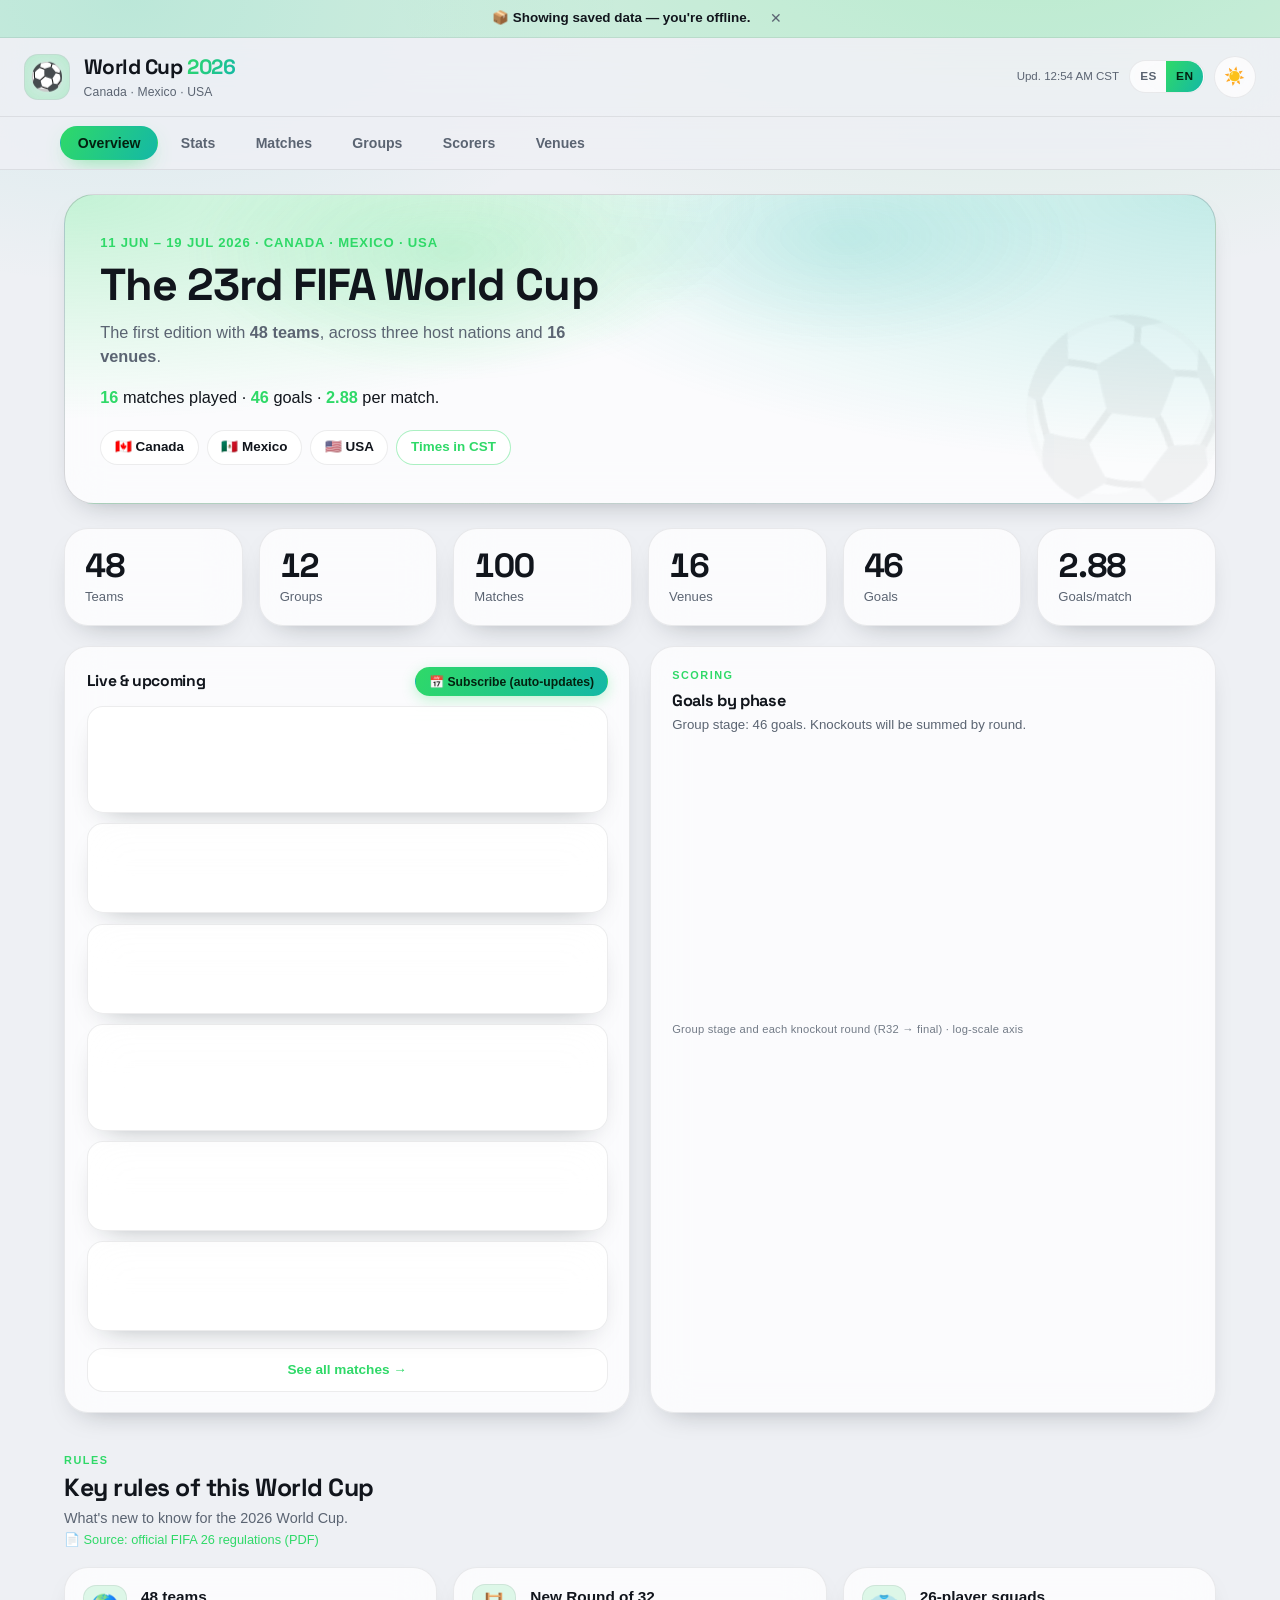
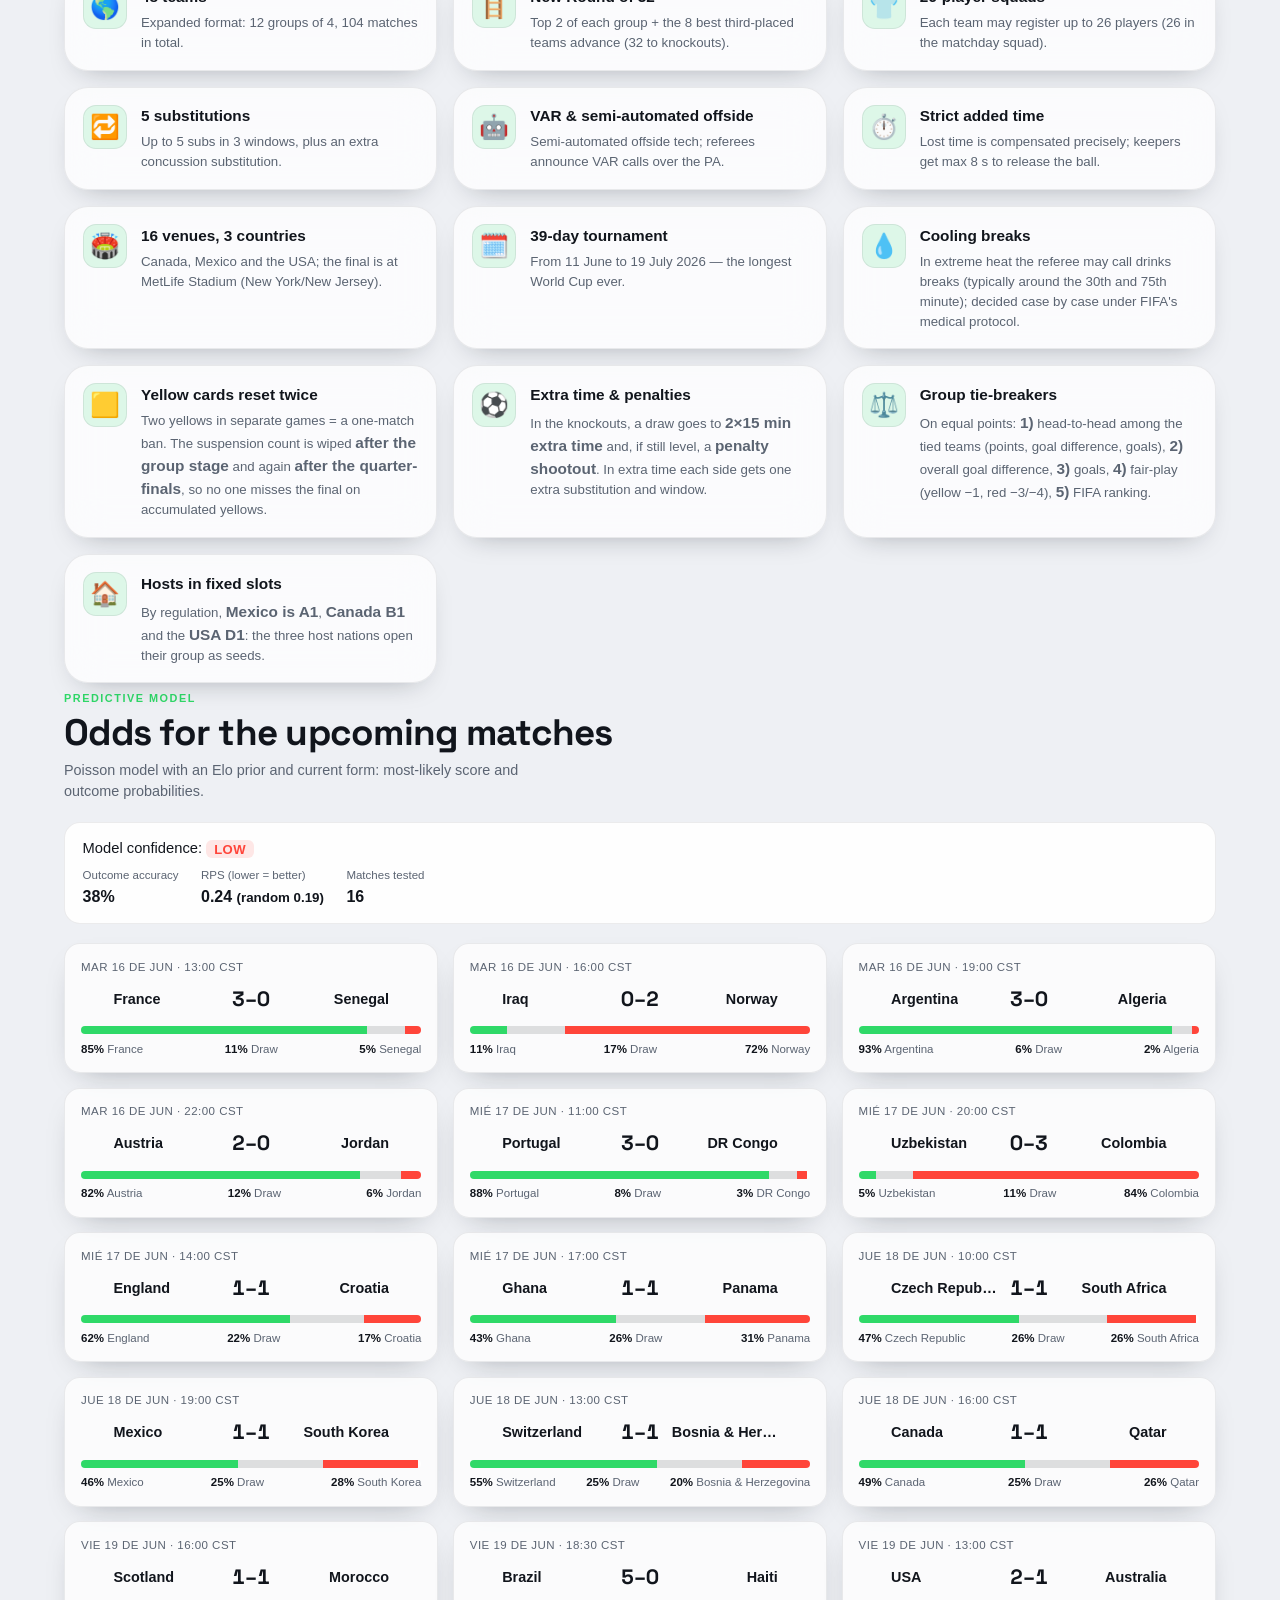
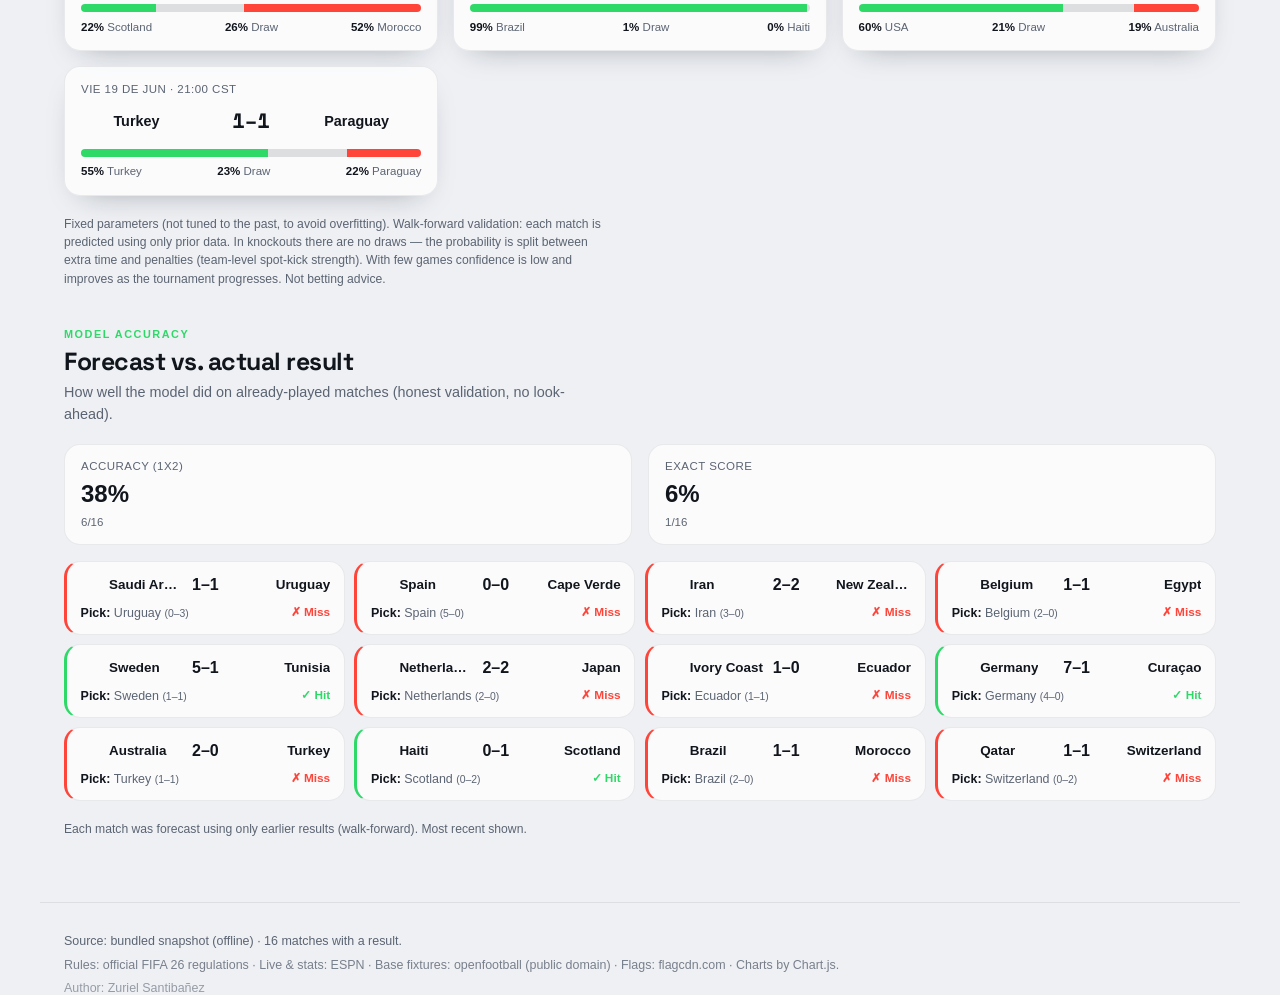
==== commit 00924bc5: "Botón de suscribirse: icono de calendario y estilo CTA más visible Cambia el icono 🔄 → 📅 en ambos bo" ====
--- a/index.html
+++ b/index.html
@@ -74,7 +74,7 @@
         <div class="card">
           <div class="ov-next-head">
             <h3 data-i18n="ov.next">Próximos y en vivo</h3>
-            <button id="sub-calendar-home" class="btn-cal alt sm" type="button" data-i18n="cal.subscribe">🔄 Suscribirse (se actualiza solo)</button>
+            <button id="sub-calendar-home" class="btn-cal cta sm" type="button" data-i18n="cal.subscribe">📅 Suscribirse (se actualiza solo)</button>
           </div>
           <div id="overview-live" class="match-list compact"></div>
         </div>
@@ -151,7 +151,7 @@
           <p class="section-sub" id="bracket-legend" data-i18n="br.legend">Cuadro en vivo con la clasificación actual.</p>
           <div class="cal-actions">
             <button id="add-calendar" class="btn-cal" type="button" data-i18n="cal.download">📅 Descargar (.ics)</button>
-            <button id="sub-calendar" class="btn-cal alt" type="button" data-i18n="cal.subscribe">🔄 Suscribirse (se actualiza solo)</button>
+            <button id="sub-calendar" class="btn-cal cta" type="button" data-i18n="cal.subscribe">📅 Suscribirse (se actualiza solo)</button>
           </div>
         </div>
         <p class="scroll-hint" data-i18n="br.swipe">Desliza para ver más rondas →</p>
--- a/css/styles.css
+++ b/css/styles.css
@@ -982,7 +982,12 @@
 .cal-actions { display: flex; flex-wrap: wrap; gap: 0.5rem; margin-top: 0.8rem; }
 .cal-actions .btn-cal { margin-top: 0; }
 .btn-cal.alt { background: var(--accent-soft); border-color: var(--accent); }
-.btn-cal.sm { margin-top: 0; font-size: 0.76rem; padding: 0.38rem 0.7rem; }
+/* filled, high-emphasis CTA (the subscribe action — it's the recommended one) */
+.btn-cal.cta { background: var(--accent-grad); color: #04140a; border-color: transparent;
+  font-weight: 800; box-shadow: 0 4px 14px rgba(47, 217, 104, 0.28); }
+[data-theme="light"] .btn-cal.cta { color: #03210f; }
+.btn-cal.cta:hover { border-color: transparent; filter: brightness(1.06); transform: translateY(-1px); }
+.btn-cal.sm { margin-top: 0; font-size: 0.76rem; padding: 0.42rem 0.8rem; }
 /* "Próximos y en vivo" card header: title + subscribe action on one row */
 .ov-next-head { display: flex; align-items: center; justify-content: space-between;
   gap: 0.6rem; flex-wrap: wrap; margin-bottom: 0.6rem; }
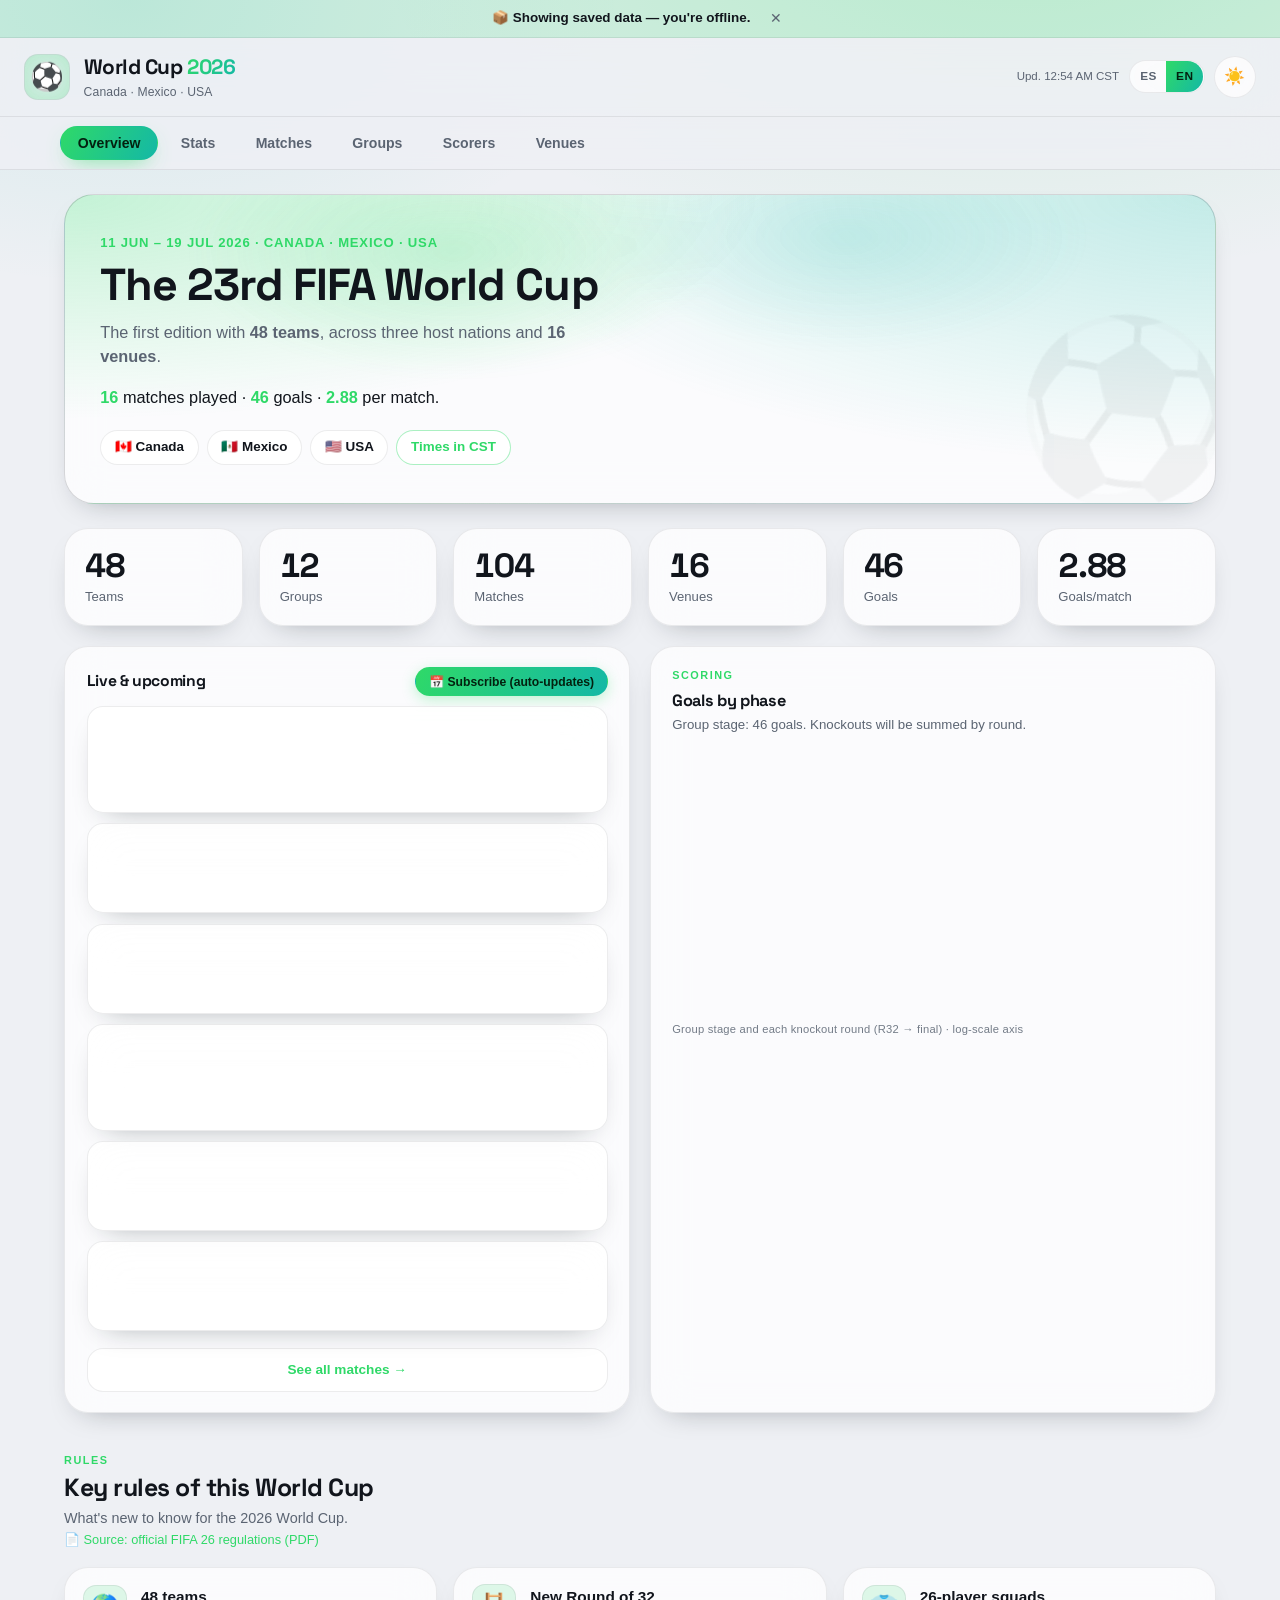
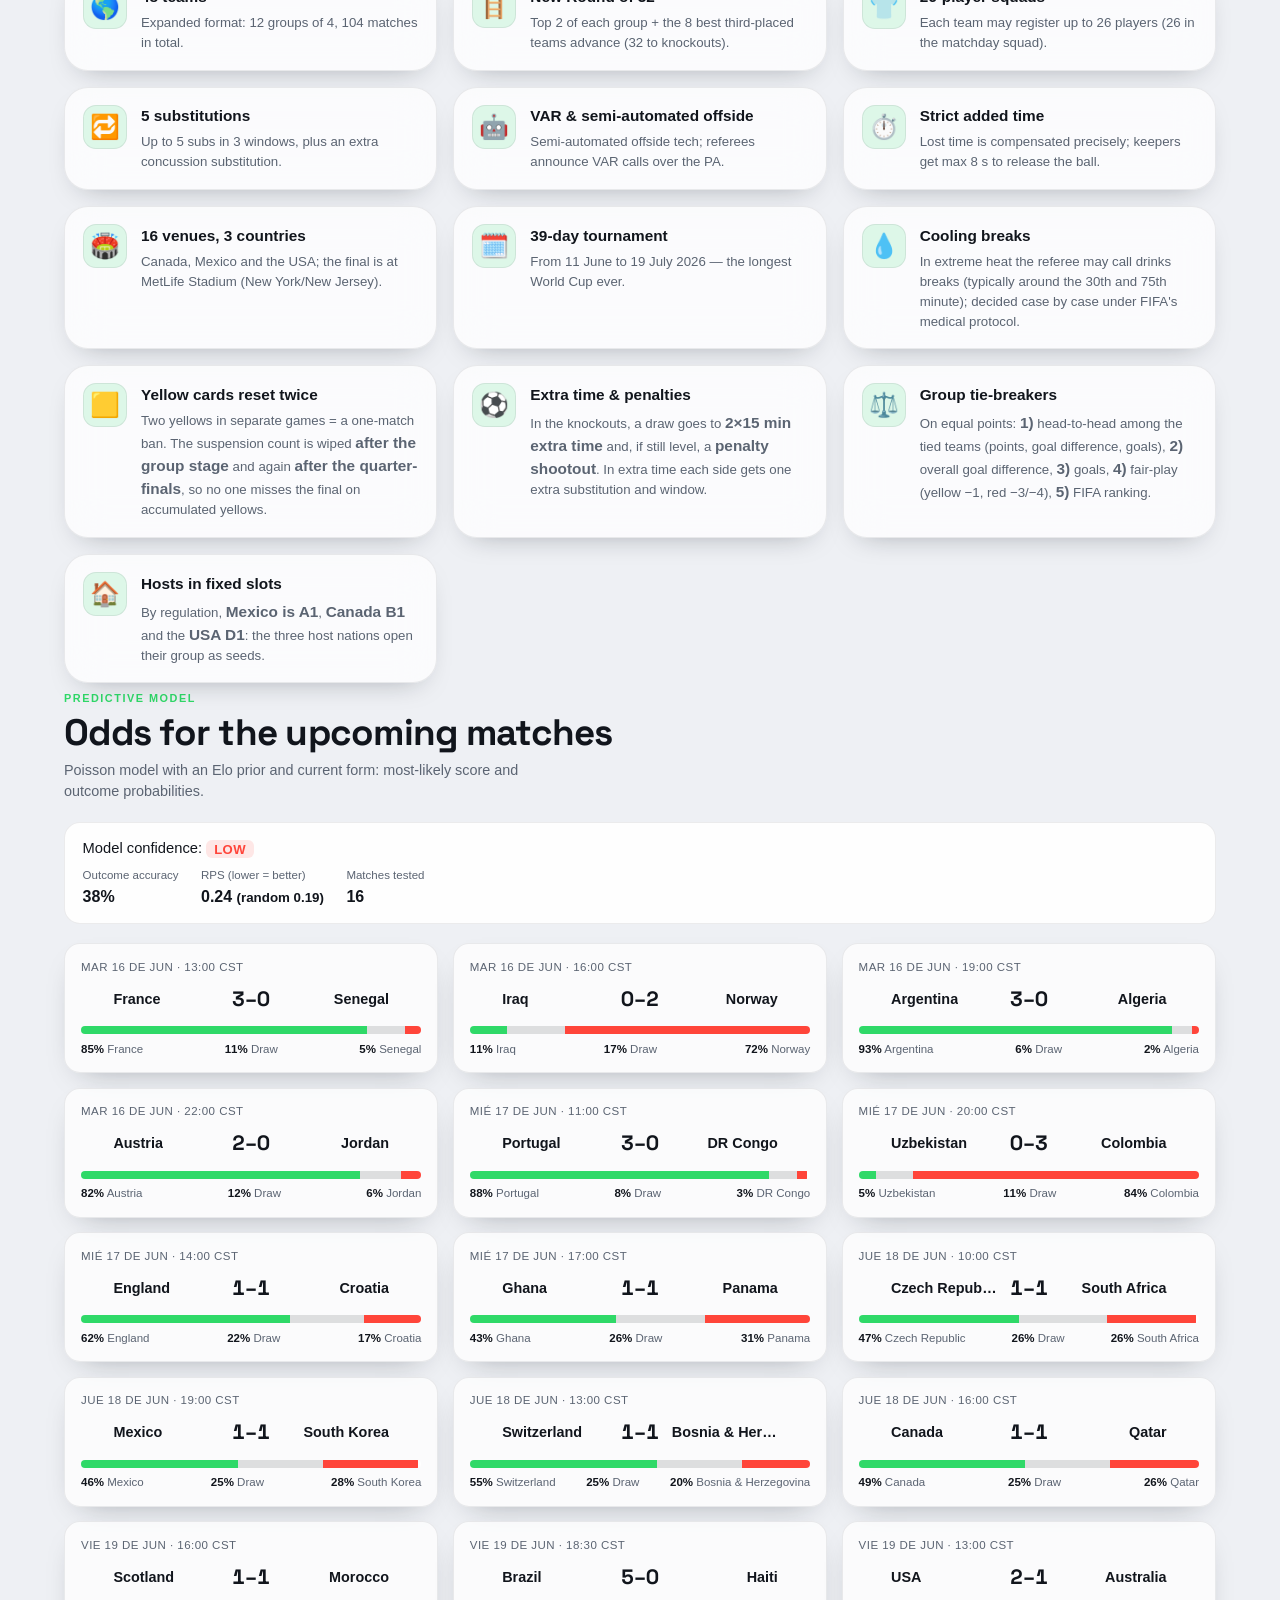
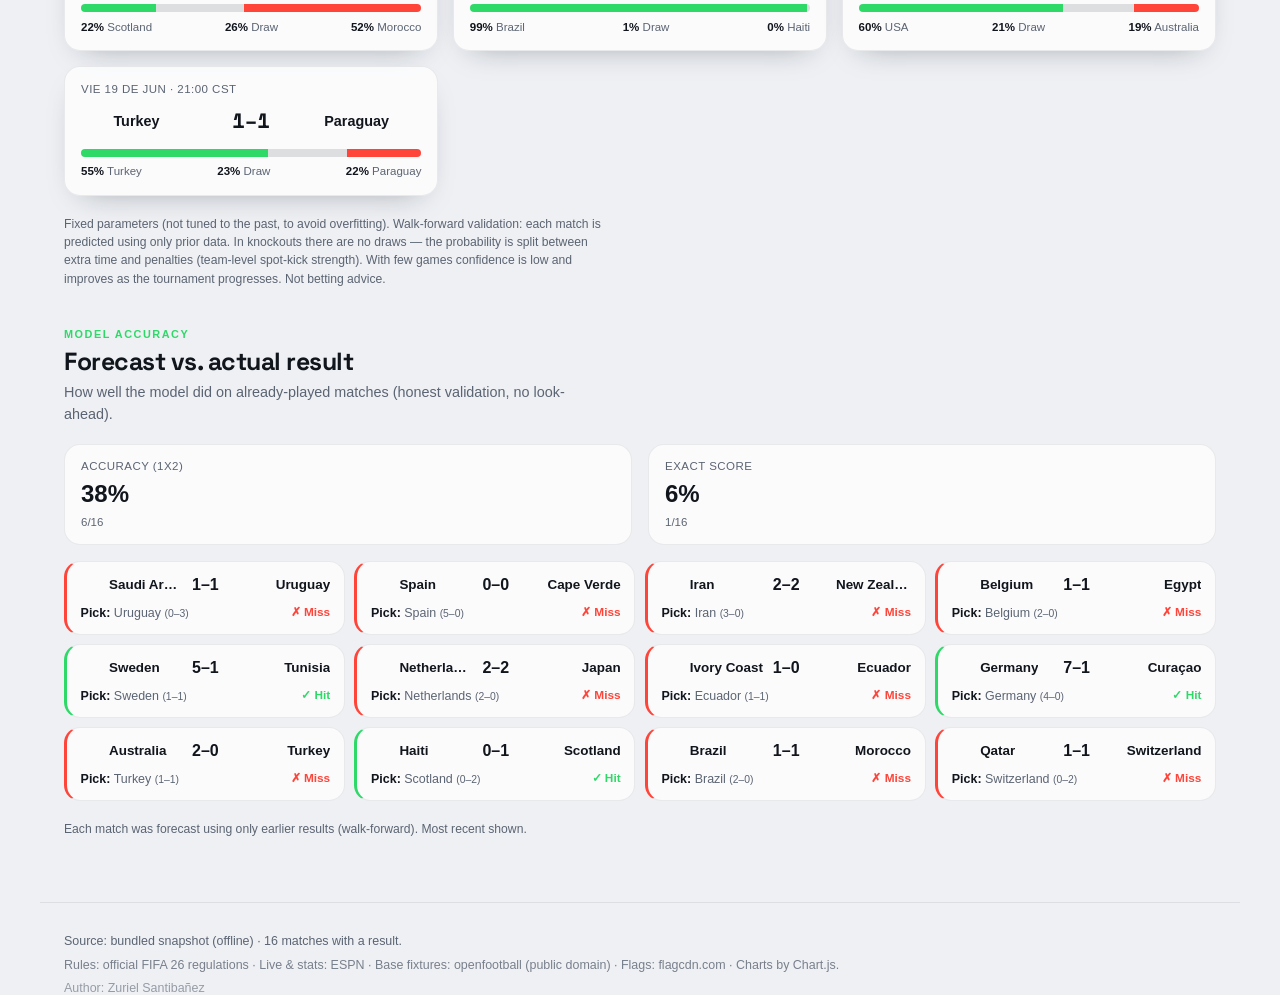
==== commit 5522dbdc: "Métricas de porteros (paradas) y tandas de penales + copy de goleo - Copy: la franja de insights dic" ====
--- a/index.html
+++ b/index.html
@@ -205,6 +205,8 @@
         <a href="#sec-viz" data-i18n="subnav.viz">Gráficas</a>
         <a href="#sec-disc" data-i18n="subnav.disc">Disciplina</a>
         <a href="#sec-eff" data-i18n="subnav.eff">Eficacia</a>
+        <a href="#sec-gk" data-i18n="subnav.gk">Porteros</a>
+        <a href="#sec-pk" data-i18n="subnav.pk">Penales</a>
         <a href="#sec-rc" data-i18n="subnav.rc">Rojas y lesiones</a>
       </nav>
       <div class="insight-strip" id="insight-strip"></div>
@@ -321,6 +323,36 @@
         </div>
       </div>
 
+      <!-- Goalkeeping: best shot-stoppers -->
+      <div class="section-head" id="sec-gk">
+        <p class="kicker" data-i18n="gk.kicker">Porteros · la muralla</p>
+        <h3 class="section-title" data-i18n="gk.title">Quién detiene más tiros a puerta</h3>
+        <p class="section-sub" data-i18n="gk.sub">% de paradas = tiros a puerta detenidos ÷ recibidos. Por selección (portería + defensa).</p>
+      </div>
+      <div class="facts-grid" id="gk-kpis"></div>
+      <div class="charts-grid">
+        <div class="card viz">
+          <p class="card-kicker" data-i18n="gk.chartKicker">Muralla</p>
+          <h3 data-i18n="gk.chartTitle">Mejor % de paradas</h3>
+          <p class="card-sub" id="sub-gk">—</p>
+          <div class="chart-box"><canvas id="chart-gk"></canvas></div>
+          <p class="card-foot" data-i18n="gk.chartFoot">Top 10 · una parada = tiro a puerta recibido que no fue gol</p>
+        </div>
+        <div class="card">
+          <h3 data-i18n="gk.cleanTitle">Vallas invictas (portería a cero)</h3>
+          <div id="gk-clean" class="gk-clean"></div>
+          <p class="card-foot" data-i18n="gk.cleanFoot">Partidos sin recibir gol</p>
+        </div>
+      </div>
+
+      <!-- Penalty shootouts -->
+      <div class="section-head" id="sec-pk">
+        <p class="kicker" data-i18n="pk.kicker">Once contra portero</p>
+        <h3 class="section-title" data-i18n="pk.title">Tandas de penales</h3>
+        <p class="section-sub" data-i18n="pk.sub">Los duelos que se decidieron desde los once metros.</p>
+      </div>
+      <div id="pk-wrap" class="pk-wrap"></div>
+
       <div class="section-head" id="sec-rc">
         <p class="kicker" data-i18n="rc.kicker">Tarjetas rojas y lesiones</p>
         <h3 class="section-title" data-i18n="rc.title">Lo más duro del torneo</h3>
--- a/css/styles.css
+++ b/css/styles.css
@@ -364,47 +364,73 @@
 .standings tr.qual td:first-child { box-shadow: inset 3px 0 0 var(--accent); }
 .standings .pts { font-weight: 800; }
 
-/* ---- bracket (cup centred, ties on both sides) ---- */
-.bracket { overflow-x: auto; padding-bottom: 1rem; }
-.bracket-tree { display: flex; align-items: stretch; gap: 0.4rem; width: max-content; margin: 0 auto; }
-.bk-half { display: flex; gap: 0.4rem; }
-.bk-col { display: flex; flex-direction: column; min-width: 158px; }
-.bk-cl { color: var(--muted); font-size: 0.66rem; font-weight: 700; text-transform: uppercase;
-  letter-spacing: 0.05em; text-align: center; padding: 0.2rem 0 0.4rem; }
-.bk-matches { flex: 1; display: flex; flex-direction: column; justify-content: space-around; gap: 0.4rem; }
-.bkm { background: var(--surface); border: 1px solid var(--border); border-radius: 12px;
-  padding: 0.5rem 0.6rem; font-size: 0.8rem; box-shadow: var(--shadow);
+/* ---- bracket: "road to the final" — cup centred, ties on both sides ---- */
+.bracket { overflow-x: auto; -webkit-overflow-scrolling: touch; padding: 0.3rem 0 1rem; }
+/* Fill the browser height so the tie boxes spread out and read like a real
+   bracket (space-around distributes them across this height). */
+.bracket-tree { display: flex; align-items: stretch; gap: 0; width: max-content; margin: 0 auto;
+  min-height: clamp(520px, 74vh, 860px); }
+.bk-half { display: flex; gap: 0; }
+.bk-col { display: flex; flex-direction: column; width: 128px; padding: 0 0.45rem; }
+.bk-cl { color: var(--muted); font-size: 0.6rem; font-weight: 800; text-transform: uppercase;
+  letter-spacing: 0.06em; text-align: center; padding: 0 0 0.55rem; }
+.bk-matches { flex: 1; display: flex; flex-direction: column; justify-content: space-around; }
+.bkm { position: relative; background: var(--surface); border: 1px solid var(--border);
+  border-radius: 9px; padding: 0.34rem 0.45rem; box-shadow: var(--shadow);
   transition: transform var(--t), border-color var(--t); }
-.bkm:hover { transform: translateY(-1px); border-color: var(--border-strong); }
-.bkm-h { display: flex; align-items: center; gap: 0.4rem; margin-bottom: 0.3rem; }
-.bkm-no { font-size: 0.62rem; font-weight: 800; font-variant-numeric: tabular-nums;
-  color: var(--accent); background: var(--surface-2); border: 1px solid var(--border);
-  border-radius: 6px; padding: 0.02rem 0.32rem; flex: 0 0 auto; }
-.bkm-round { font-size: 0.6rem; font-weight: 700; text-transform: uppercase; letter-spacing: 0.04em;
-  color: var(--muted); white-space: nowrap; overflow: hidden; text-overflow: ellipsis; }
-.bkm-r { display: flex; align-items: center; gap: 0.4rem; padding: 0.12rem 0; }
-.bkm-r .flag { width: 20px; height: 14px; border-radius: 3px; object-fit: cover; flex: 0 0 auto; }
+.bkm:hover { transform: translateY(-1px); border-color: var(--accent); z-index: 3; }
+.bkm-no { position: absolute; top: 2px; right: 5px; font-size: 0.5rem; font-weight: 700;
+  font-variant-numeric: tabular-nums; color: var(--muted); opacity: 0.6; }
+.bkm-r { display: flex; align-items: center; gap: 0.35rem; padding: 0.08rem 0; font-size: 0.74rem; }
+.bkm-r .flag { width: 16px; height: 11px; border-radius: 2px; object-fit: cover; flex: 0 0 auto; }
 .bkm-r .nm { white-space: nowrap; overflow: hidden; text-overflow: ellipsis; flex: 1; }
-.bkm-r.win { color: var(--accent); font-weight: 700; }
+.bkm-r.win { color: var(--accent); font-weight: 800; }
 .bkm-r.tbd .nm { color: var(--muted); font-style: italic; }
-.bk-sc { font-weight: 800; font-variant-numeric: tabular-nums; margin-left: auto; }
-.bk-proj { font-size: 0.56rem; font-weight: 700; text-transform: uppercase; letter-spacing: 0.03em;
-  color: var(--muted); background: var(--surface-2); border-radius: 5px; padding: 0.04rem 0.28rem; flex: 0 0 auto; }
-.bkm-v { margin-top: 0.35rem; padding-top: 0.3rem; border-top: 1px solid var(--border);
-  color: var(--muted); font-size: 0.68rem; white-space: nowrap; overflow: hidden; text-overflow: ellipsis; }
+.bk-sc { font-weight: 800; font-variant-numeric: tabular-nums; margin-left: auto; padding-left: 0.3rem; }
+.bk-pen { margin-top: 0.15rem; font-size: 0.58rem; font-weight: 700; letter-spacing: 0.02em;
+  color: var(--gold); text-transform: uppercase; text-align: right; }
+.bk-proj { display: none; }               /* hidden in compact cards to save width */
+.bkm-v { margin-top: 0.3rem; padding-top: 0.28rem; border-top: 1px solid var(--border);
+  color: var(--muted); font-size: 0.64rem; white-space: nowrap; overflow: hidden; text-overflow: ellipsis; }
+.bk-half .bkm-v { display: none; }         /* venue on the tooltip (desktop) + mobile */
+
+/* bracket connector stubs pointing toward the centre */
+.bk-half.left .bk-col:not(:last-child) .bkm::after,
+.bk-half.right .bk-col:not(:last-child) .bkm::after {
+  content: ""; position: absolute; top: 50%; width: 0.7rem; height: 2px; background: var(--border-strong); }
+.bk-half.left .bk-col:not(:last-child) .bkm::after { right: -0.7rem; }
+.bk-half.right .bk-col:not(:last-child) .bkm::after { left: -0.7rem; }
+
 /* centre column: trophy + final + third place */
 .bk-core { display: flex; flex-direction: column; align-items: center; justify-content: center;
-  gap: 0.5rem; min-width: 188px; padding: 0 0.4rem; }
-.bk-trophy { font-size: 2.8rem; line-height: 1; filter: drop-shadow(0 4px 14px rgba(255, 210, 63, 0.5)); animation: trophyFloat 4s ease-in-out infinite alternate; }
-@keyframes trophyFloat { from { transform: translateY(0); } to { transform: translateY(-6px); } }
-.bk-final-label { font-family: var(--font-display); font-weight: 800; letter-spacing: 0.04em;
+  gap: 0.5rem; width: 158px; padding: 0 0.4rem; }
+.bk-trophy { animation: trophyFloat 4s ease-in-out infinite alternate; line-height: 0; }
+.bk-cup { width: 88px; height: auto; filter: drop-shadow(0 6px 16px rgba(234, 191, 77, 0.45)); }
+.bk-cup-img { width: 118px; height: auto; object-fit: contain; }
+/* dark theme: soft "spotlight" behind the logo so its dark numerals stay legible */
+[data-theme="dark"] .bk-trophy {
+  background: radial-gradient(ellipse 58% 52% at 50% 46%,
+    rgba(244, 246, 252, 0.94), rgba(244, 246, 252, 0.6) 48%, transparent 72%);
+}
+@keyframes trophyFloat { from { transform: translateY(0); } to { transform: translateY(-7px); } }
+.bk-final-label { font-family: var(--font-display); font-weight: 800; letter-spacing: 0.05em;
   text-transform: uppercase; font-size: 0.9rem; color: var(--gold); }
-.bkm.big { border-color: var(--gold); background: linear-gradient(180deg, rgba(255,210,63,0.1), transparent 70%), var(--surface); width: 100%; }
+.bkm.big { border-color: var(--gold); width: 100%;
+  background: linear-gradient(180deg, rgba(255,210,63,0.12), transparent 70%), var(--surface); }
+.bkm.big .bkm-r { font-size: 0.82rem; }
 .bk-third { width: 100%; margin-top: 0.3rem; }
-.bk-third-label { color: var(--muted); font-size: 0.66rem; text-transform: uppercase; letter-spacing: 0.05em; text-align: center; margin-bottom: 0.25rem; }
-@media (max-width: 820px) {
-  .bracket-tree { margin: 0; }
-  .bk-col { min-width: 144px; }
+.bk-third-label { color: var(--muted); font-size: 0.62rem; text-transform: uppercase;
+  letter-spacing: 0.05em; text-align: center; margin-bottom: 0.25rem; }
+
+/* mobile: keep the real bracket shape and let the user swipe sideways through
+   it (the whole draw doesn't fit a phone width — horizontal scroll is expected,
+   like a printed bracket). A hint above the bracket tells the user to swipe. */
+@media (max-width: 760px) {
+  .bracket { overflow-x: auto; -webkit-overflow-scrolling: touch;
+    overscroll-behavior-x: contain; scroll-snap-type: x proximity; }
+  .bracket-tree { min-height: 62vh; }
+  .bk-col { scroll-snap-align: start; }
+  .bk-cup { width: 76px; }
 }
 
 /* ---- scorers ---- */
@@ -421,6 +447,52 @@
 .scorer .who .ct { font-size: 0.74rem; color: var(--muted); }
 .scorer .goals { font-weight: 800; font-size: 1.1rem; }
 .scorer .goals small { color: var(--muted); font-weight: 500; font-size: 0.7rem; }
+
+/* ---- goalkeeping: clean-sheet list ---- */
+.gk-clean { display: grid; gap: 0.15rem; margin-top: 0.3rem; }
+.gk-row { display: grid; grid-template-columns: 1.8rem 26px 1fr auto; align-items: center; gap: 0.6rem;
+  padding: 0.5rem 0.4rem; border-bottom: 1px solid var(--border); }
+.gk-row:last-child { border-bottom: 0; }
+.gk-row .flag { width: 26px; height: 17px; border-radius: 3px; object-fit: cover; }
+.gk-rk { color: var(--muted); font-weight: 800; text-align: center; }
+.gk-row:nth-child(1) .gk-rk { color: var(--gold); }
+.gk-nm { font-weight: 600; white-space: nowrap; overflow: hidden; text-overflow: ellipsis; }
+.gk-cs { font-weight: 800; font-size: 1.1rem; color: var(--accent-2); font-variant-numeric: tabular-nums; }
+
+/* ---- penalty shootouts ---- */
+.pk-wrap { display: grid; grid-template-columns: 1fr; gap: 1.2rem; }
+@media (min-width: 720px) { .pk-wrap { grid-template-columns: 1.6fr 1fr; align-items: start; } }
+.pk-grid { display: grid; grid-template-columns: repeat(auto-fill, minmax(240px, 1fr)); gap: 0.7rem; }
+.pk-card { background: var(--surface); border: 1px solid var(--border); border-radius: var(--radius);
+  padding: 0.75rem 0.85rem; box-shadow: var(--shadow); }
+.pk-round { font-size: 0.6rem; font-weight: 800; text-transform: uppercase; letter-spacing: 0.05em;
+  color: var(--muted); margin-bottom: 0.5rem; }
+.pk-duel { display: grid; grid-template-columns: 1fr auto 1fr; align-items: center; gap: 0.5rem; }
+.pk-team { display: flex; align-items: center; gap: 0.4rem; min-width: 0; }
+.pk-team.right { flex-direction: row-reverse; text-align: right; }
+.pk-team .flag { width: 24px; height: 16px; border-radius: 3px; object-fit: cover; flex: 0 0 auto; opacity: 0.6; }
+.pk-team.win .flag { opacity: 1; }
+.pk-tn { font-weight: 600; font-size: 0.82rem; white-space: nowrap; overflow: hidden; text-overflow: ellipsis; color: var(--muted); }
+.pk-team.win .pk-tn { color: var(--text); font-weight: 800; }
+.pk-score { font-family: var(--font-display); font-weight: 800; font-size: 1.35rem; font-variant-numeric: tabular-nums; }
+.pk-score span { color: var(--muted); font-size: 0.9rem; margin: 0 0.1rem; }
+.pk-foot { display: flex; justify-content: space-between; gap: 0.5rem; margin-top: 0.55rem;
+  padding-top: 0.5rem; border-top: 1px dashed var(--border); font-size: 0.7rem; color: var(--muted); }
+.pk-win { color: var(--gold); font-weight: 700; white-space: nowrap; }
+.pk-board { background: var(--surface); border: 1px solid var(--border); border-radius: var(--radius);
+  padding: 0.8rem 0.9rem; box-shadow: var(--shadow); }
+.pk-board-h { font-size: 0.68rem; font-weight: 800; text-transform: uppercase; letter-spacing: 0.05em;
+  color: var(--muted); margin-bottom: 0.55rem; }
+.pk-lrow { display: grid; grid-template-columns: 1.6rem 24px 1fr auto; align-items: center; gap: 0.55rem;
+  padding: 0.45rem 0.2rem; border-bottom: 1px solid var(--border); }
+.pk-lrow:last-child { border-bottom: 0; }
+.pk-lrow .flag { width: 24px; height: 16px; border-radius: 3px; object-fit: cover; }
+.pk-rk { color: var(--muted); font-weight: 800; text-align: center; }
+.pk-lrow:nth-child(2) .pk-rk { color: var(--gold); }
+.pk-lnm { font-weight: 600; white-space: nowrap; overflow: hidden; text-overflow: ellipsis; }
+.pk-rec { font-size: 0.72rem; color: var(--muted); white-space: nowrap; font-variant-numeric: tabular-nums; }
+.pk-rec b { font-weight: 800; }
+.pk-rec b.ok { color: var(--accent); } .pk-rec b.no { color: var(--live); }
 
 /* ---- venues ---- */
 .venues-grid { display: grid; grid-template-columns: repeat(auto-fill, minmax(290px, 1fr)); gap: 1.2rem; }
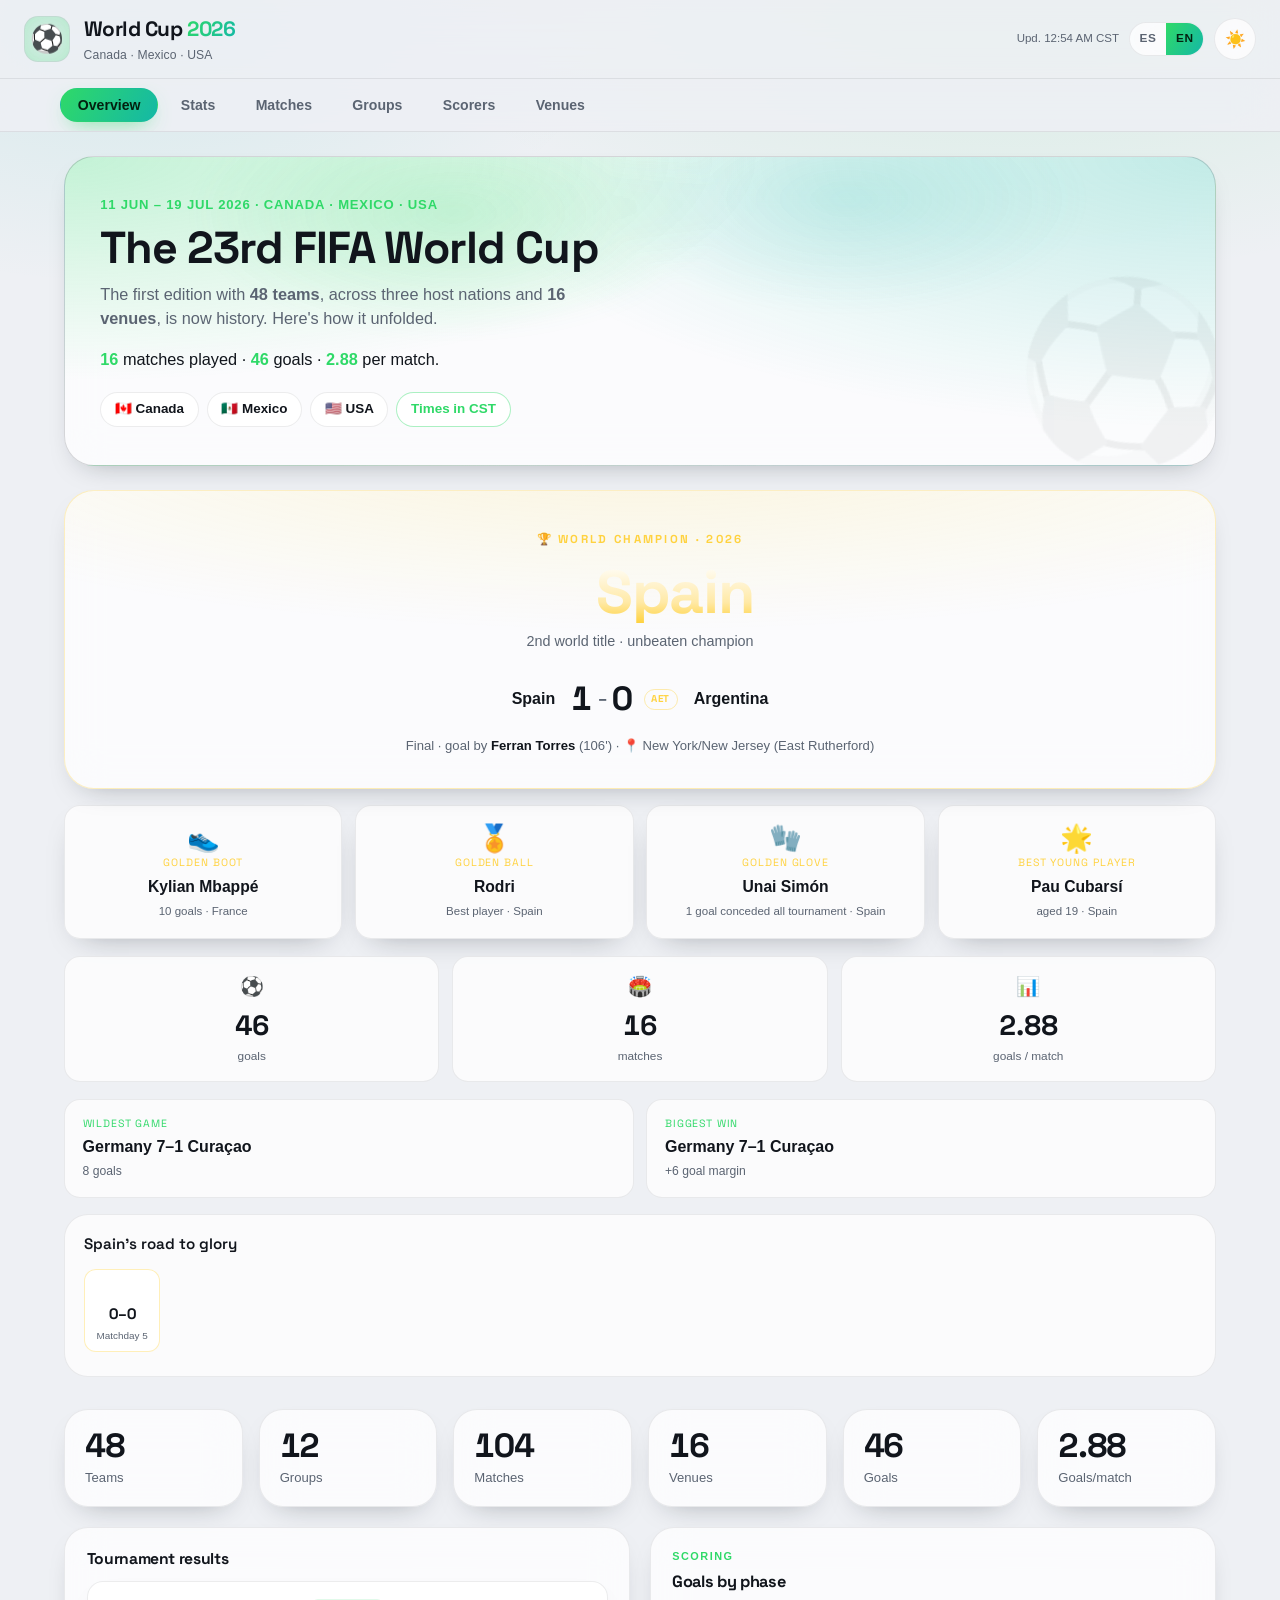
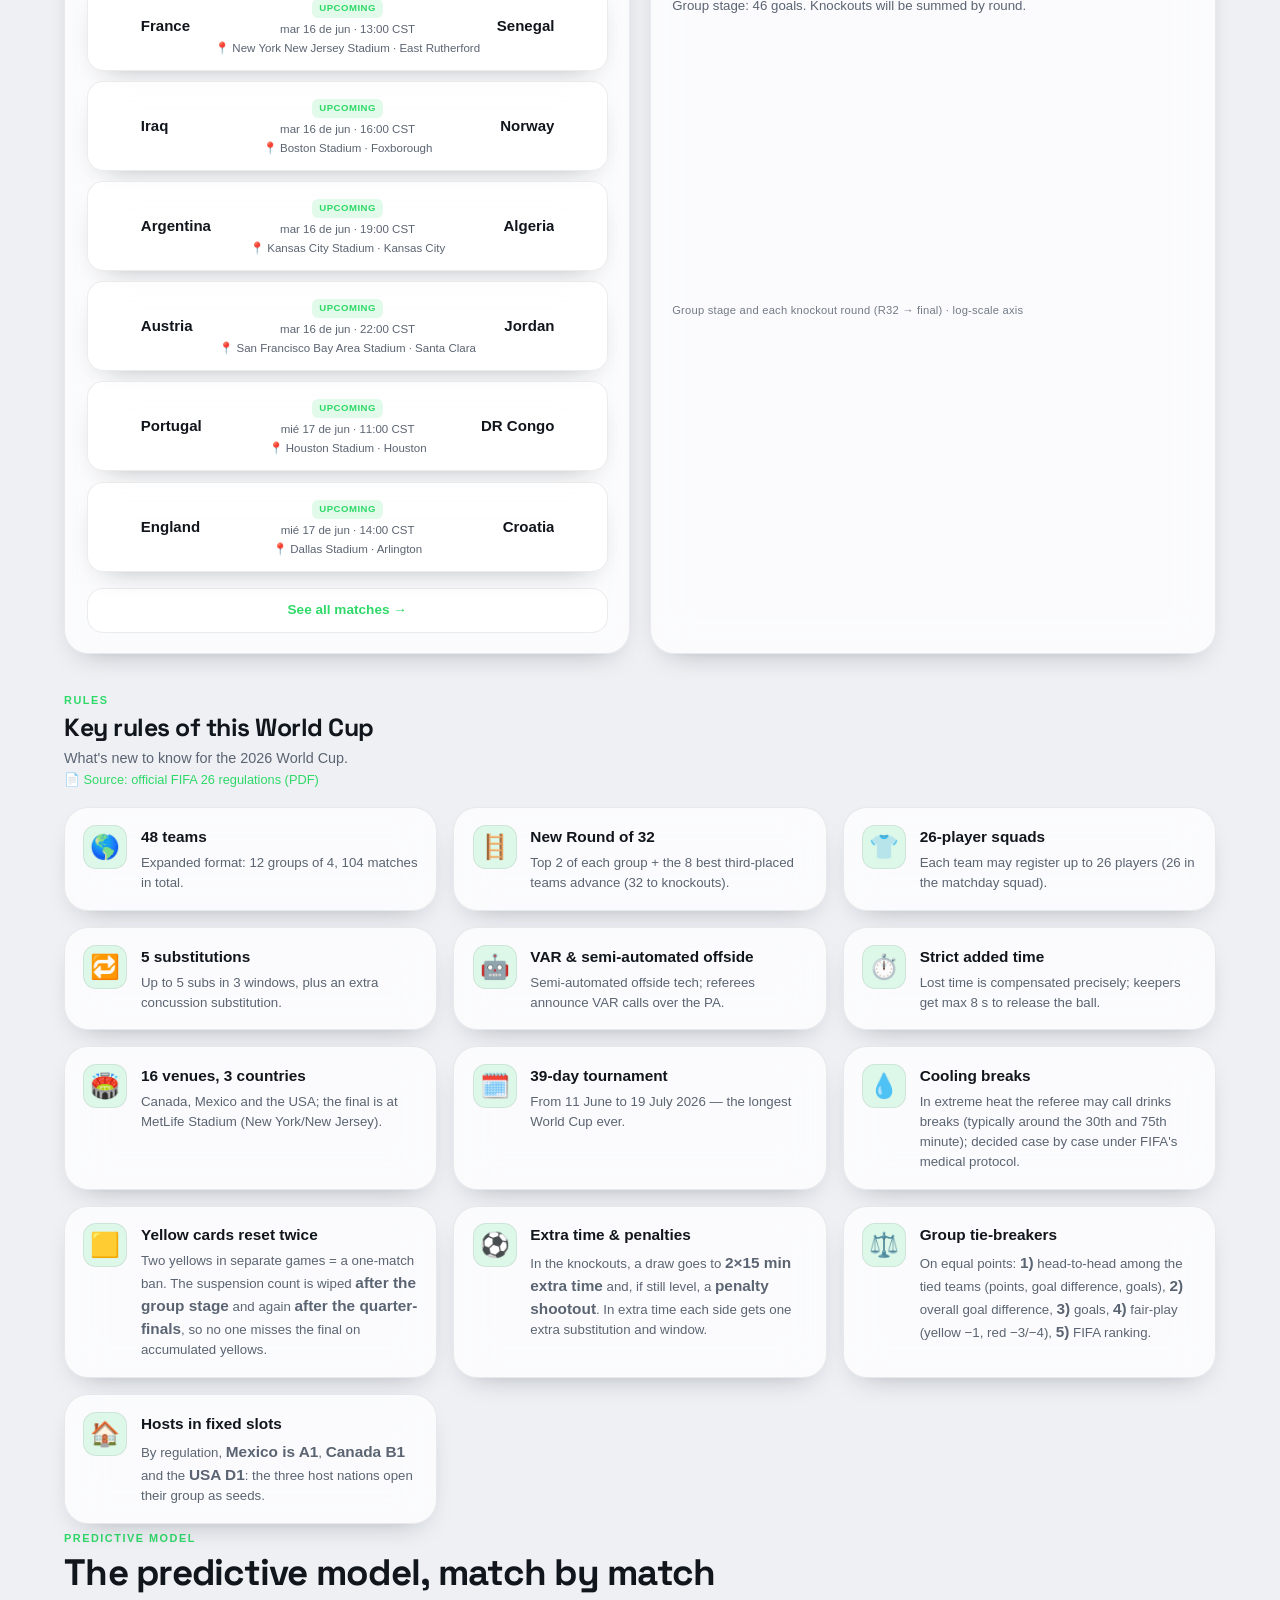
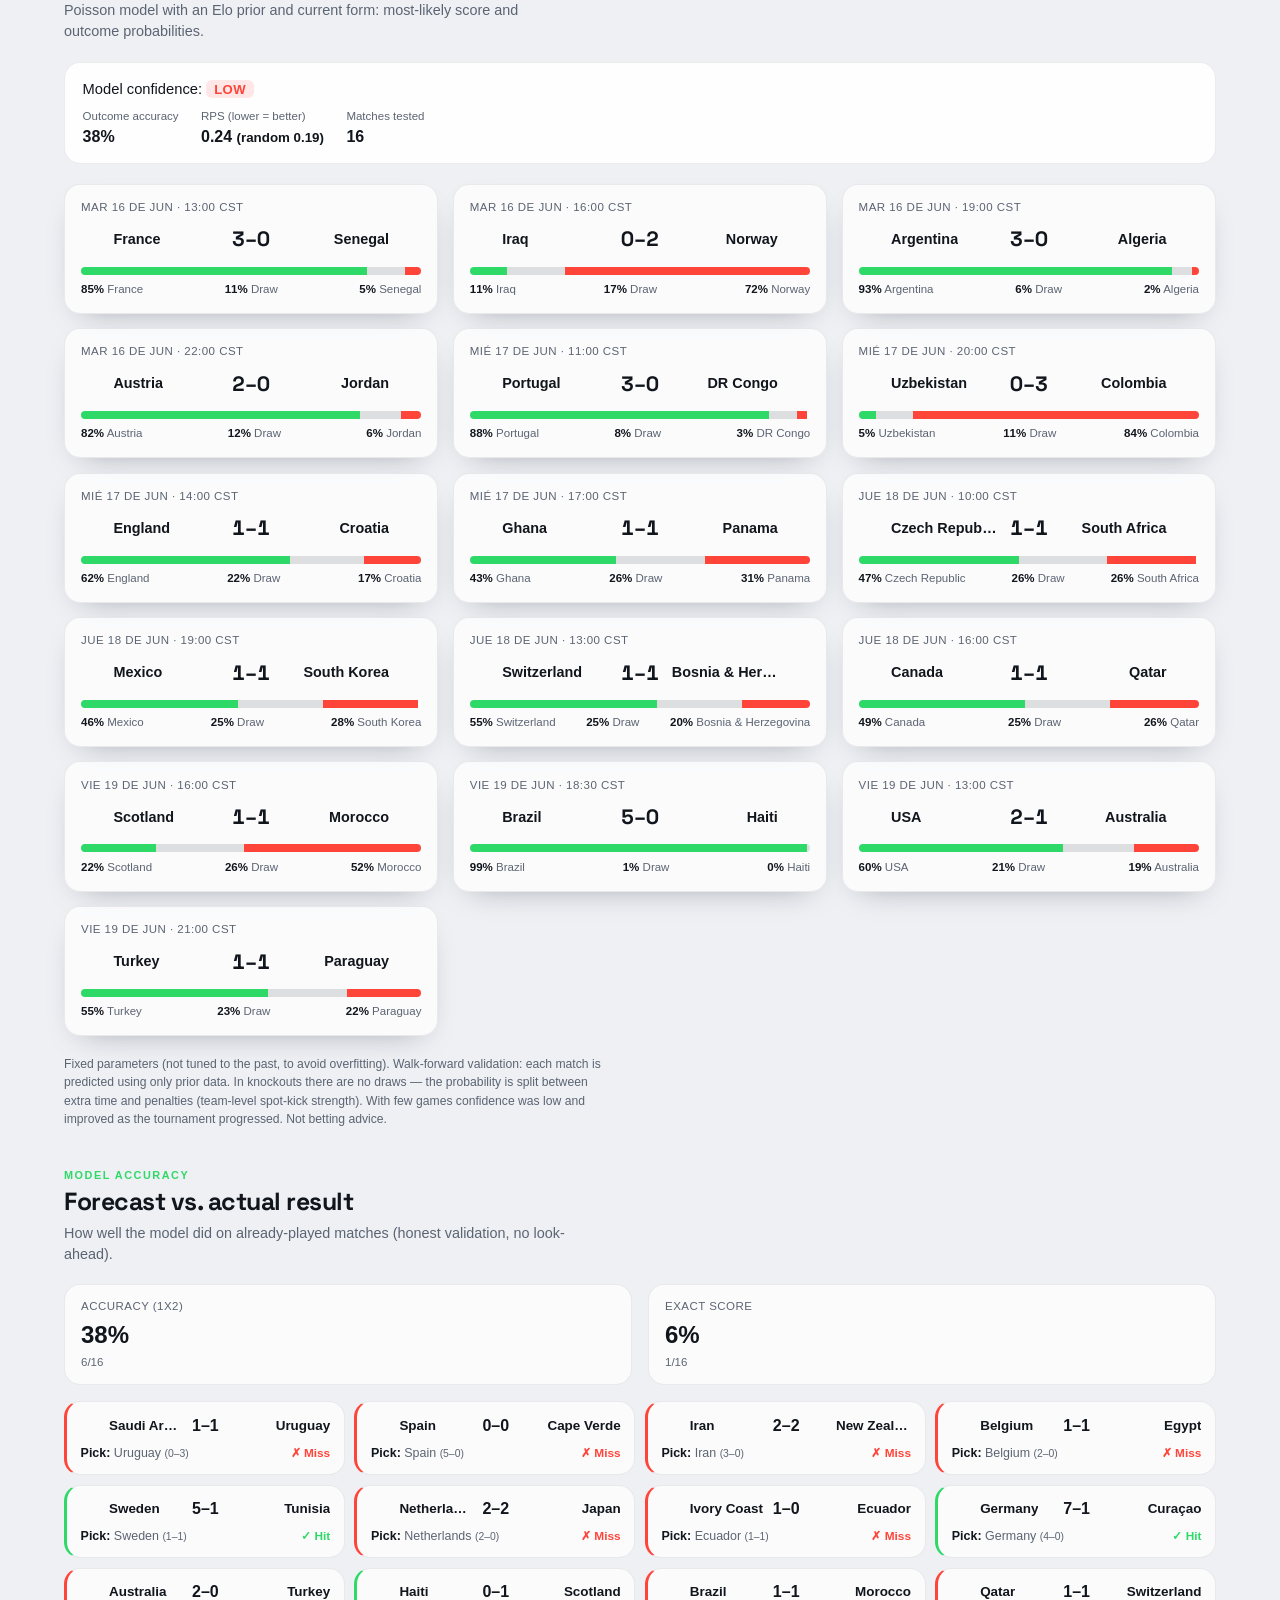
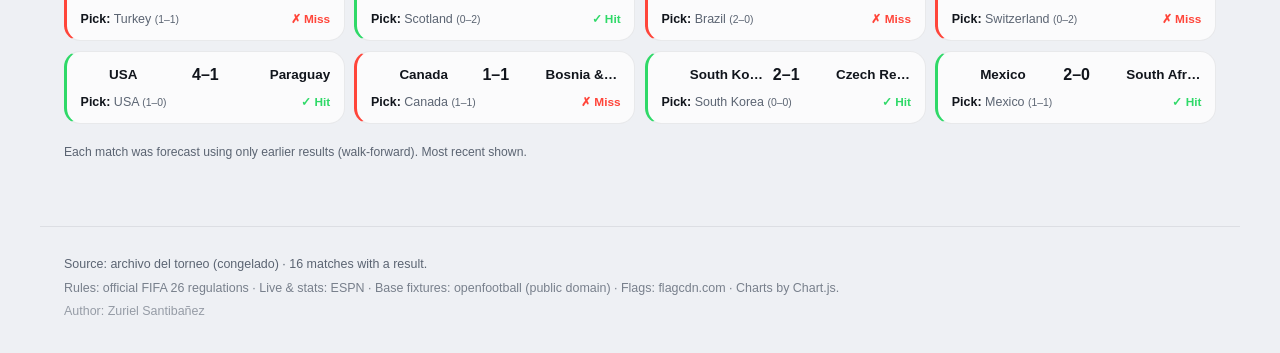
==== commit b34dffce: "Cierre del torneo: modo archivo, hub del campeón y datos congelados El Mundial terminó (España campe" ====
--- a/index.html
+++ b/index.html
@@ -65,6 +65,10 @@
           <span class="host-pill ghost" data-i18n="host.cst">Horarios en CST</span>
         </div>
       </div>
+
+      <!-- Retrospective hub — champion, awards & highlights (tournament concluded) -->
+      <section id="champion-hub" class="champion-hub" aria-label="Campeón y lo mejor del torneo" hidden></section>
+
       <div class="stat-grid" id="overview-stats"></div>
 
       <!-- Live match centre — only visible while a match is in play -->
@@ -311,14 +315,14 @@
           <p class="card-kicker" data-i18n="eff.histKicker">Histórico · fase de grupos</p>
           <h3 data-i18n="eff.histTitle">Más eficaz vs. menos eficaz — por jornada</h3>
           <p class="card-sub" id="sub-eff-jornada">—</p>
-          <div class="chart-box"><canvas id="chart-eff-jornada"></canvas></div>
+          <div class="chart-box dumbbell"><canvas id="chart-eff-jornada"></canvas></div>
           <p class="card-foot" data-i18n="eff.histFoot">Solo fase de grupos (J1–J3): todas con los mismos partidos · ilustrativo</p>
         </div>
         <div class="card viz">
           <p class="card-kicker" data-i18n="eff.histKicker">Histórico · fase de grupos</p>
           <h3 data-i18n="eff.cumTitle">Más eficaz vs. menos eficaz — acumulado</h3>
           <p class="card-sub" id="sub-eff-cumulative">—</p>
-          <div class="chart-box"><canvas id="chart-eff-cumulative"></canvas></div>
+          <div class="chart-box dumbbell"><canvas id="chart-eff-cumulative"></canvas></div>
           <p class="card-foot" data-i18n="eff.histFoot">Solo fase de grupos (J1–J3): todas con los mismos partidos · ilustrativo</p>
         </div>
       </div>
--- a/css/styles.css
+++ b/css/styles.css
@@ -385,6 +385,9 @@
 .bkm-r .flag { width: 16px; height: 11px; border-radius: 2px; object-fit: cover; flex: 0 0 auto; }
 .bkm-r .nm { white-space: nowrap; overflow: hidden; text-overflow: ellipsis; flex: 1; }
 .bkm-r.win { color: var(--accent); font-weight: 800; }
+/* eliminated team: faded, so the survivors' path pops through the bracket */
+.bkm-r.lost { opacity: 0.4; }
+.bkm-r.lost .nm { text-decoration: line-through; text-decoration-thickness: 1px; }
 .bkm-r.tbd .nm { color: var(--muted); font-style: italic; }
 .bk-sc { font-weight: 800; font-variant-numeric: tabular-nums; margin-left: auto; padding-left: 0.3rem; }
 .bk-pen { margin-top: 0.15rem; font-size: 0.58rem; font-weight: 700; letter-spacing: 0.02em;
@@ -644,6 +647,10 @@
 /* ---- charts ---- */
 .charts-grid { display: grid; grid-template-columns: 1fr 1fr; gap: 1.2rem; }
 .chart-box { position: relative; width: 100%; height: 260px; }
+/* Dumbbell efficacy charts pack up to 7 rows, each with a label above (green)
+   and below (red) its dots. They need far more vertical room than a bar chart
+   so the labels don't stack on top of one another. */
+.chart-box.dumbbell, .card.viz .chart-box.dumbbell { height: clamp(400px, 52vh, 480px); }
 
 /* ---- footer ---- */
 .site-footer { max-width: var(--maxw); margin: 0 auto; padding: 1.8rem 1.5rem 3rem;
@@ -697,7 +704,8 @@
 .card-sub { color: var(--muted); font-size: .83rem; margin: 0 0 .9rem; min-height: 1.15em; line-height: 1.35; }
 .card-foot { margin: .8rem 0 0; color: var(--muted); font-size: .7rem; letter-spacing: .02em; opacity: .85; }
 .card.viz .chart-box { width: 100%; height: 260px; flex: 0 0 auto; }
-@media (max-width: 560px) { .chart-box, .card.viz .chart-box { height: 240px; } }
+@media (max-width: 560px) { .chart-box, .card.viz .chart-box { height: 240px; }
+  .chart-box.dumbbell, .card.viz .chart-box.dumbbell { height: clamp(380px, 76vh, 460px); } }
 
 .credit.dim { opacity: .6; margin-top: .3rem; }
 
@@ -953,6 +961,14 @@
   .rank-table td.val { -webkit-text-fill-color: currentColor; color: var(--text); background: none; }
 }
 [data-theme="light"] .at-big { -webkit-text-fill-color: #0a7d39; }
+/* Guard: metric numbers must never inherit a transparent text-fill (that would
+   render them dark/invisible on dark cards). Force an explicit light fill. */
+[data-theme="dark"] .num, [data-theme="dark"] .stat .num, [data-theme="dark"] .fact-value,
+[data-theme="dark"] .insight .big, [data-theme="dark"] .atr-v, [data-theme="dark"] .atp-v,
+[data-theme="dark"] .pk-score, [data-theme="dark"] .rank-table td.val {
+  color: var(--text); -webkit-text-fill-color: var(--text);
+}
+[data-theme="dark"] .at-phase.total .atp-v { color: var(--accent); -webkit-text-fill-color: var(--accent); }
 
 /* ---- visually-hidden (screen-reader only) ---- */
 .sr-only {
@@ -1179,3 +1195,87 @@
 @media (prefers-reduced-motion: reduce) {
   * { animation: none !important; transition: none !important; scroll-behavior: auto !important; }
 }
+
+/* ---- retrospective hub: champion, awards, highlights (tournament concluded) ---- */
+.champion-hub { margin: 1.4rem 0 2rem; display: grid; gap: 1.05rem; }
+
+.champ-banner {
+  position: relative; overflow: hidden; text-align: center;
+  padding: 2.5rem 1.4rem 2rem; border-radius: var(--radius-xl);
+  border: 1px solid rgba(255, 210, 63, 0.3);
+  background: radial-gradient(120% 105% at 50% -18%, rgba(255, 210, 63, 0.17), transparent 62%), var(--surface);
+  -webkit-backdrop-filter: var(--glass-blur); backdrop-filter: var(--glass-blur);
+  box-shadow: var(--shadow), inset 0 1px 0 rgba(255, 255, 255, 0.05);
+}
+.champ-rays {
+  position: absolute; inset: -46% 0 auto 0; height: 360px; margin: 0 auto; pointer-events: none; opacity: 0.55;
+  background: conic-gradient(from 0deg at 50% 0%,
+    transparent 0 7deg, rgba(255, 210, 63, 0.11) 8deg 10deg, transparent 11deg 18deg);
+  -webkit-mask-image: radial-gradient(58% 78% at 50% 0%, #000, transparent 72%);
+          mask-image: radial-gradient(58% 78% at 50% 0%, #000, transparent 72%);
+}
+.champ-eyebrow {
+  position: relative; margin: 0 0 0.85rem; font-family: var(--font-display); font-weight: 700;
+  letter-spacing: 0.2em; font-size: 0.72rem; color: var(--gold); text-transform: uppercase;
+}
+.champ-crown { position: relative; display: flex; align-items: center; justify-content: center; gap: 0.85rem; flex-wrap: wrap; }
+.champ-flag { width: 56px; height: 38px; border-radius: 5px; object-fit: cover; box-shadow: 0 5px 16px rgba(0, 0, 0, 0.45); }
+.champ-team {
+  margin: 0; font-family: var(--font-display); font-weight: 700; line-height: 1;
+  font-size: clamp(2.3rem, 7.5vw, 3.8rem);
+  background: linear-gradient(180deg, #ffffff 0%, #ffe9a6 66%, #ffd23f 100%);
+  -webkit-background-clip: text; background-clip: text; color: transparent;
+}
+.champ-sub { position: relative; margin: 0.5rem 0 1.35rem; color: var(--muted); font-size: 0.9rem; }
+
+.champ-score { position: relative; display: flex; align-items: center; justify-content: center; gap: 1rem; flex-wrap: wrap; margin-bottom: 0.7rem; }
+.cs-side { display: inline-flex; align-items: center; gap: 0.5rem; font-weight: 600; font-size: 1rem; color: var(--text); }
+.cs-flag { width: 30px; height: 20px; border-radius: 3px; }
+.cs-nums { display: inline-flex; align-items: center; gap: 0.35rem; font-family: var(--font-display); font-weight: 700; }
+.cs-nums b { font-size: 2.1rem; color: var(--text); font-variant-numeric: tabular-nums; }
+.cs-nums i { color: var(--muted); font-style: normal; }
+.cs-nums em { font-style: normal; font-size: 0.62rem; color: var(--gold); border: 1px solid rgba(255, 210, 63, 0.42);
+  border-radius: 999px; padding: 0.12rem 0.42rem; margin-left: 0.3rem; letter-spacing: 0.05em; }
+.champ-final { position: relative; margin: 0; color: var(--muted); font-size: 0.82rem; }
+.champ-final b { color: var(--text); }
+
+.awards-row { display: grid; grid-template-columns: repeat(4, 1fr); gap: 0.8rem; }
+.award { display: flex; flex-direction: column; align-items: center; text-align: center; gap: 0.25rem;
+  padding: 1.15rem 0.7rem; border-radius: var(--radius); background: var(--surface); border: 1px solid var(--border); box-shadow: var(--shadow); }
+.aw-medal { font-size: 1.65rem; line-height: 1; }
+.aw-title { font-family: var(--font-display); font-size: 0.66rem; letter-spacing: 0.09em; text-transform: uppercase; color: var(--gold); }
+.aw-player { font-size: 0.98rem; color: var(--text); }
+.aw-note { font-size: 0.72rem; color: var(--muted); }
+
+.champ-numbers { display: grid; grid-template-columns: repeat(3, 1fr); gap: 0.8rem; }
+.cn { display: flex; flex-direction: column; align-items: center; gap: 0.12rem; padding: 1rem;
+  border-radius: var(--radius); background: var(--surface); border: 1px solid var(--border); }
+.cn-ic { font-size: 1.2rem; }
+.cn-v { font-family: var(--font-display); font-size: 1.75rem; color: var(--text); font-variant-numeric: tabular-nums; }
+.cn-l { font-size: 0.74rem; color: var(--muted); }
+
+.champ-highlights { display: grid; grid-template-columns: 1fr 1fr; gap: 0.8rem; }
+.chl { padding: 1rem 1.1rem; border-radius: var(--radius); background: var(--surface); border: 1px solid var(--border);
+  display: flex; flex-direction: column; gap: 0.2rem; }
+.chl-k { font-family: var(--font-display); font-size: 0.66rem; letter-spacing: 0.08em; text-transform: uppercase; color: var(--accent); }
+.chl b { color: var(--text); font-size: 1rem; }
+.chl small { color: var(--muted); font-size: 0.76rem; }
+
+.champ-path { padding: 1.1rem 1.2rem 1.2rem; border-radius: var(--radius-lg); background: var(--surface); border: 1px solid var(--border); }
+.cp-title { margin: 0 0 0.8rem; font-family: var(--font-display); font-weight: 600; color: var(--text); font-size: 0.95rem; }
+.cp-track { display: flex; align-items: stretch; gap: 0.4rem; overflow-x: auto; padding-bottom: 0.3rem; scrollbar-width: thin; }
+.cp-step { flex: 0 0 auto; display: flex; flex-direction: column; align-items: center; gap: 0.25rem; min-width: 76px;
+  padding: 0.6rem 0.5rem; border-radius: 12px; background: var(--surface-2); border: 1px solid var(--border); }
+.cp-step.w { border-color: rgba(47, 217, 104, 0.42); box-shadow: inset 0 0 0 1px rgba(47, 217, 104, 0.12); }
+.cp-step.d { border-color: rgba(255, 210, 63, 0.36); }
+.cp-flag { width: 30px; height: 20px; border-radius: 3px; }
+.cp-step b { font-family: var(--font-display); color: var(--text); font-variant-numeric: tabular-nums; font-size: 0.95rem; }
+.cp-step small { color: var(--muted); font-size: 0.62rem; text-align: center; line-height: 1.15; }
+.cp-arrow { align-self: center; color: var(--muted); flex: 0 0 auto; opacity: 0.5; font-size: 0.8rem; }
+
+@media (max-width: 680px) {
+  .awards-row { grid-template-columns: 1fr 1fr; }
+  .champ-numbers { grid-template-columns: repeat(3, 1fr); gap: 0.5rem; }
+  .champ-highlights { grid-template-columns: 1fr; }
+  .cn-v { font-size: 1.4rem; }
+}
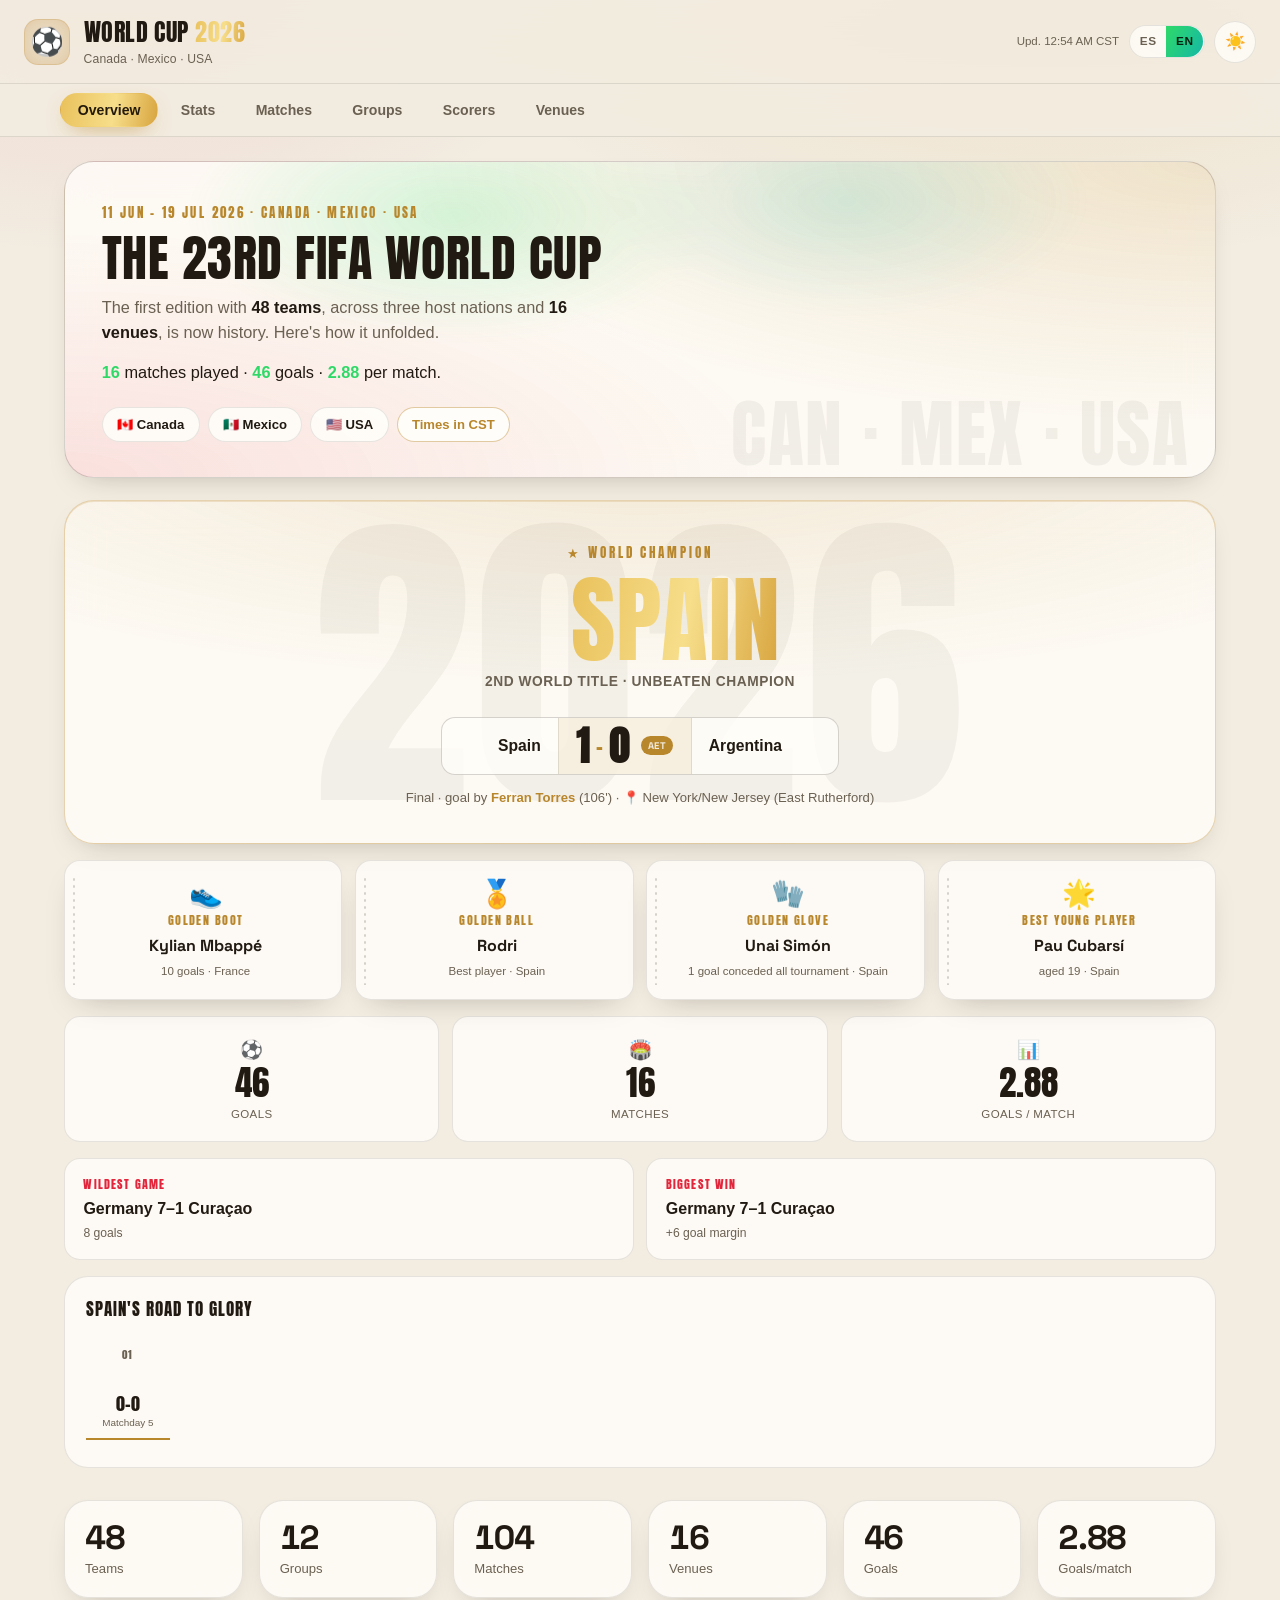
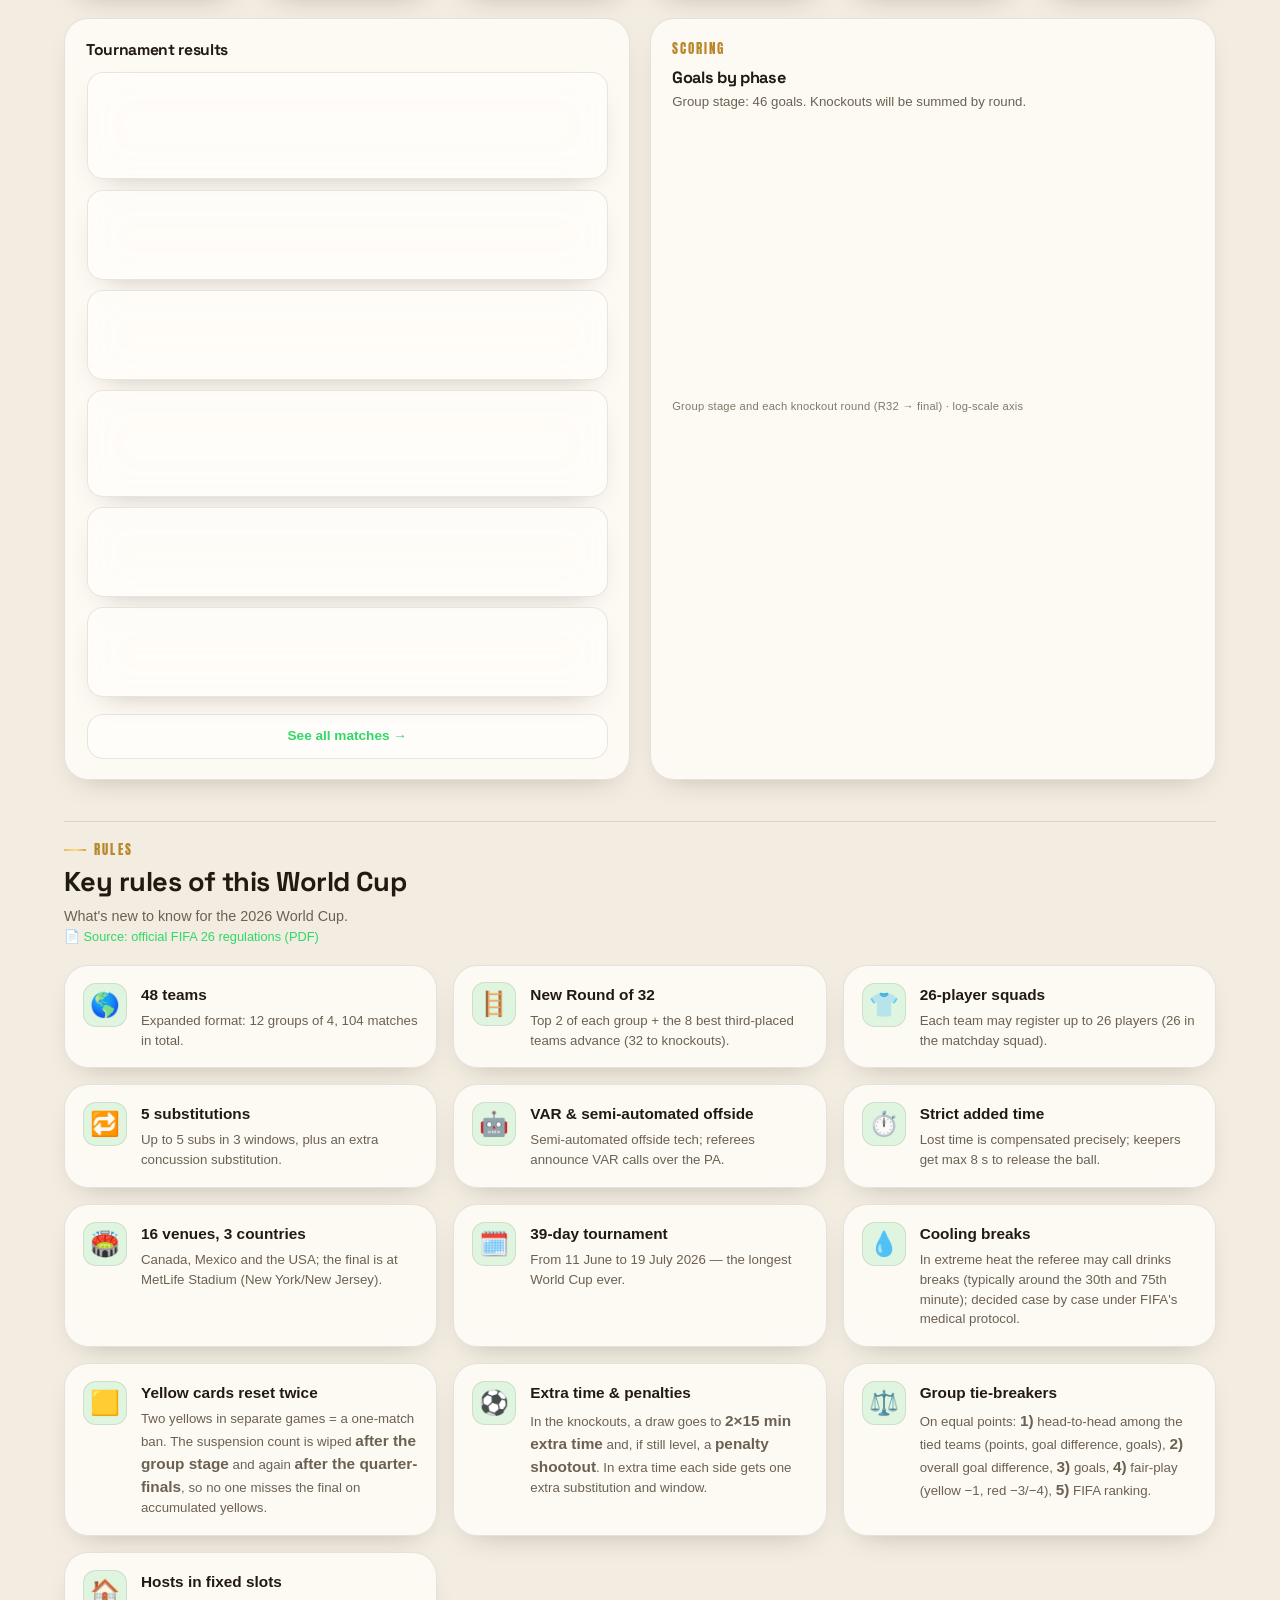
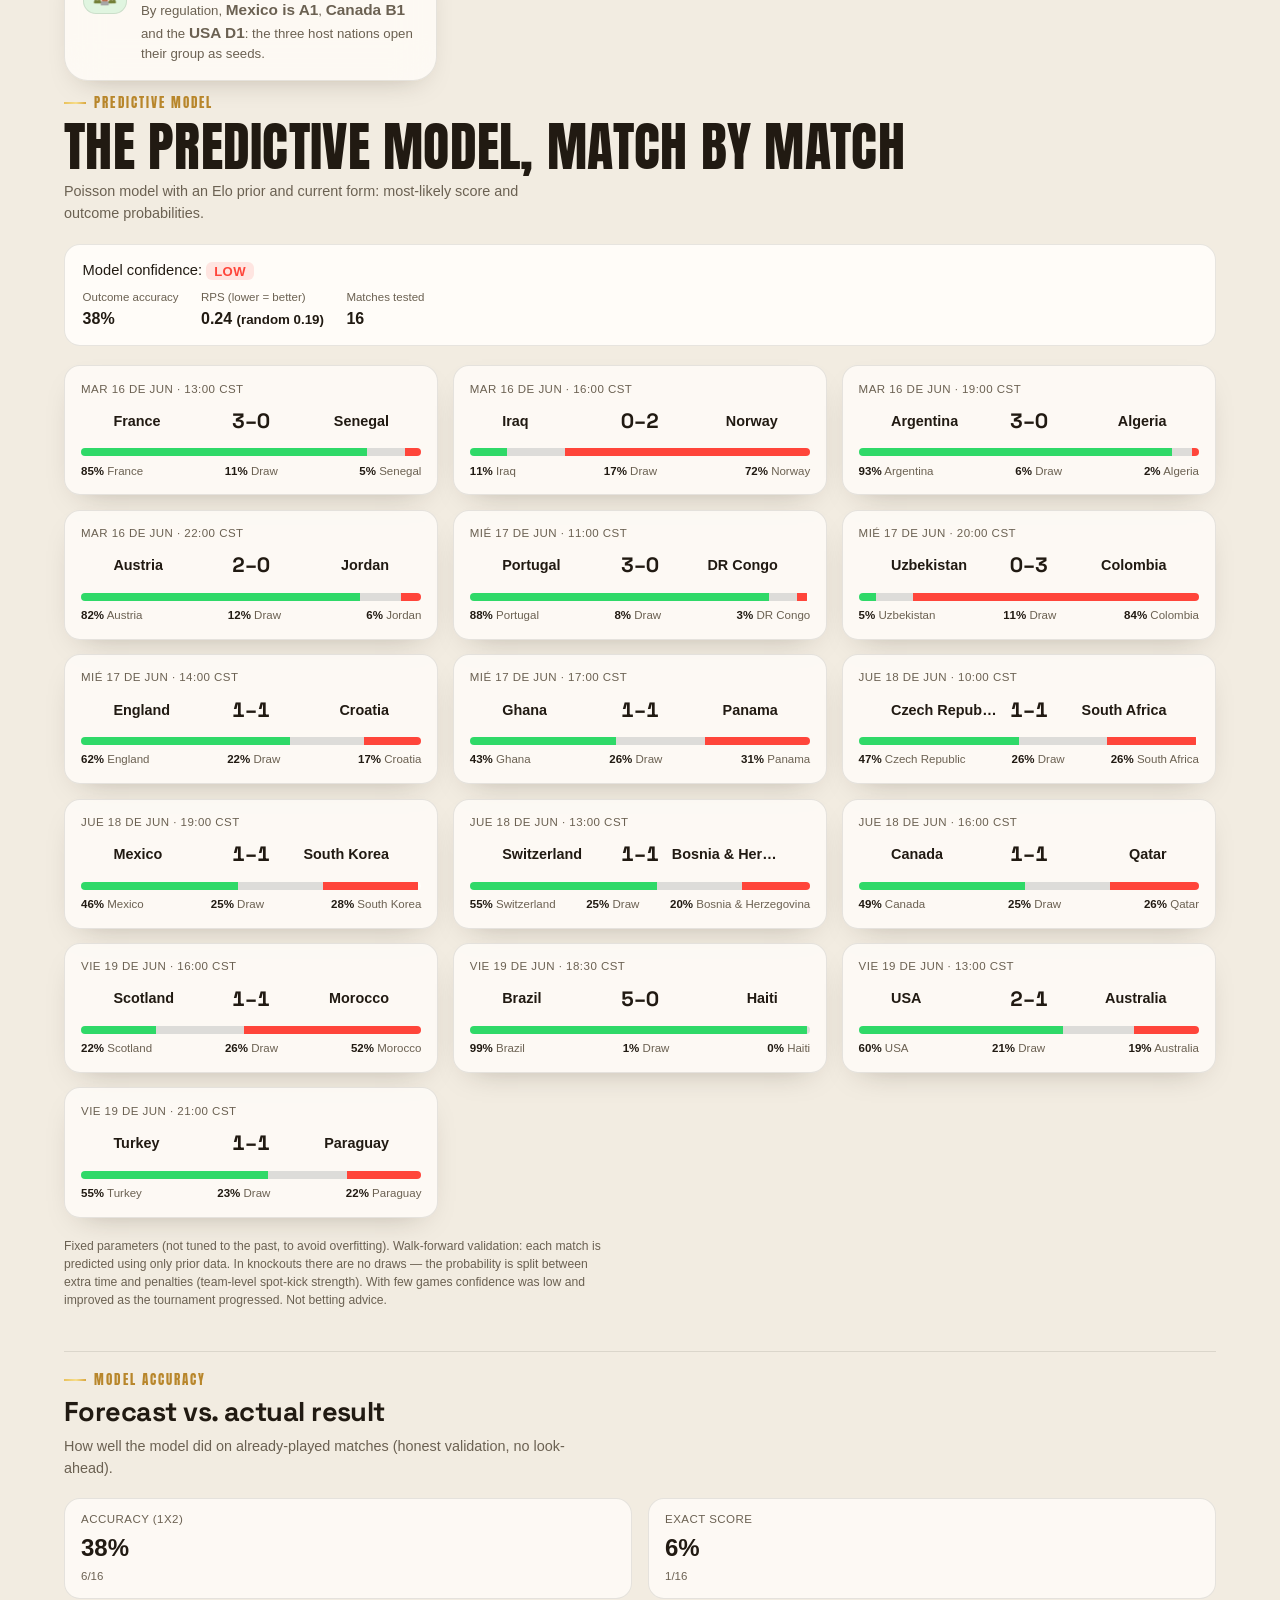
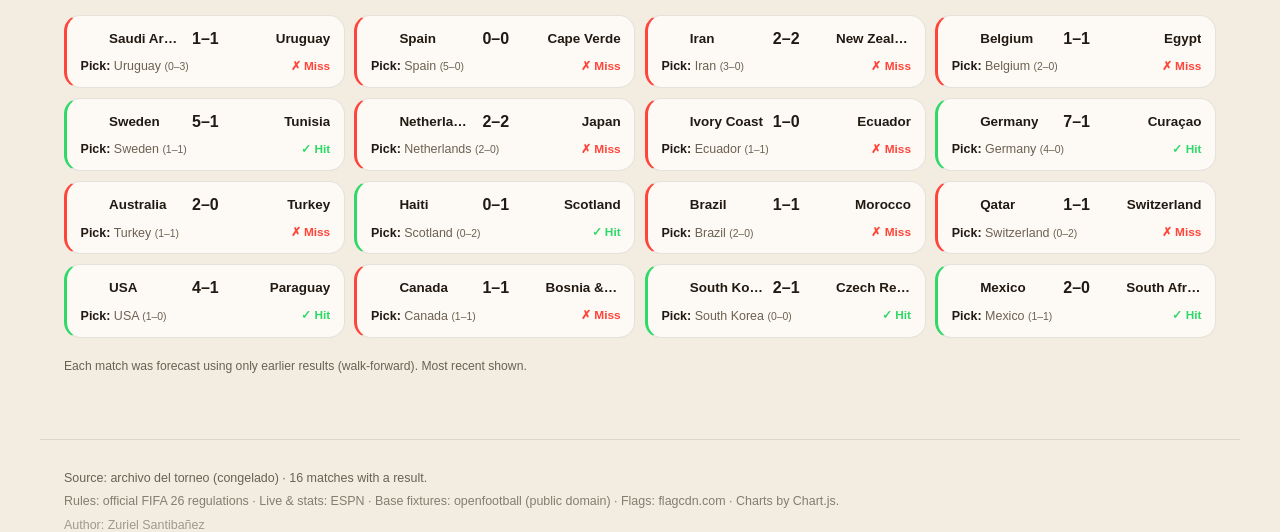
==== commit 9605964b: "Rediseño conmemorativo + quitar suscripción al calendario + docs Dirección de arte tipo 'programa co" ====
--- a/index.html
+++ b/index.html
@@ -3,7 +3,7 @@
 <head>
   <meta charset="UTF-8" />
   <meta name="viewport" content="width=device-width, initial-scale=1.0, viewport-fit=cover" />
-  <meta name="theme-color" content="#050507" id="meta-theme" />
+  <meta name="theme-color" content="#100c14" id="meta-theme" />
   <title>World Cup 2026 · Dashboard</title>
   <meta name="description" content="Dashboard interactivo de la Copa Mundial de la FIFA 2026 (Canadá · México · USA)." />
   <link rel="icon" href="data:image/svg+xml,<svg xmlns='http://www.w3.org/2000/svg' viewBox='0 0 100 100'><text y='.9em' font-size='90'>⚽</text></svg>" />
@@ -11,7 +11,7 @@
   <link rel="preconnect" href="https://flagcdn.com" />
   <link rel="preconnect" href="https://fonts.googleapis.com" />
   <link rel="preconnect" href="https://fonts.gstatic.com" crossorigin />
-  <link rel="stylesheet" href="https://fonts.googleapis.com/css2?family=Space+Grotesk:wght@500;600;700&display=swap" />
+  <link rel="stylesheet" href="https://fonts.googleapis.com/css2?family=Anton&family=Space+Grotesk:wght@400;500;600;700&display=swap" />
   <link rel="stylesheet" href="./css/styles.css" />
   <script src="https://cdn.jsdelivr.net/npm/chart.js@4.4.1/dist/chart.umd.min.js" defer></script>
 </head>
@@ -77,8 +77,7 @@
       <div class="overview-split">
         <div class="card">
           <div class="ov-next-head">
-            <h3 data-i18n="ov.next">Próximos y en vivo</h3>
-            <button id="sub-calendar-home" class="btn-cal cta sm" type="button" data-i18n="cal.subscribe">📅 Suscribirse (se actualiza solo)</button>
+            <h3 data-i18n="ov.next">Resultados del torneo</h3>
           </div>
           <div id="overview-live" class="match-list compact"></div>
         </div>
--- a/css/styles.css
+++ b/css/styles.css
@@ -3,57 +3,66 @@
    a vibrant pitch-green→teal accent and a gold highlight for the heroes. */
 
 :root {
-  --accent: #2fd968;
+  /* Identity metal — the trophy. Gold leads the chrome (headlines, eyebrows,
+     the champion). Pitch-green is demoted to a DATA colour (charts, actions). */
+  --gold: #e9c15b;
+  --gold-bright: #f7de8b;
+  --crimson: #e3253c;          /* champion signal (La Roja) — used sparingly */
+  --accent: #2fd968;           /* pitch green — data viz + interactive states */
   --accent-2: #14b8a6;
-  --gold: #ffd23f;
   --accent-soft: rgba(47, 217, 104, 0.14);
   --accent-grad: linear-gradient(120deg, #2fd968 0%, #14b8a6 100%);
+  --gold-grad: linear-gradient(100deg, #e9c15b 0%, #f7de8b 55%, #d8a53f 100%);
   --live: #ff453a;
   --radius: 16px;
   --radius-lg: 24px;
   --radius-xl: 30px;
   --maxw: 1200px;
   --font: -apple-system, BlinkMacSystemFont, "SF Pro Display", "Segoe UI", Roboto, Helvetica, Arial, sans-serif;
-  /* Display face — a technical grotesque that nods to scoreboards & data
-     readouts: more identity than a system font, still legible at big sizes. */
+  /* Technical grotesque for data/subheads; Anton is the monumental poster face
+     reserved for the champion, big numerals and section eyebrows. */
   --font-display: "Space Grotesk", var(--font);
+  --font-poster: "Anton", "Space Grotesk", var(--font);
   --t: 240ms cubic-bezier(0.22, 1, 0.36, 1);
 }
 
-/* Dark (default) — near-black, cinematic */
+/* Dark (default) — "stadium ink": a warm plum-black, not a cold near-black.
+   The warmth + gold glow reads as a printed commemorative, not a neon dashboard. */
 [data-theme="dark"] {
   color-scheme: dark;
-  --bg: #050507;
-  --bg-glow: radial-gradient(1100px 620px at 78% -8%, rgba(47, 217, 104, 0.14), transparent 60%),
-             radial-gradient(900px 540px at 12% 0%, rgba(20, 184, 166, 0.12), transparent 55%);
-  --surface: rgba(28, 30, 36, 0.66);
-  --surface-solid: #14161c;
-  --surface-2: rgba(44, 48, 56, 0.7);
-  --border: rgba(255, 255, 255, 0.09);
-  --border-strong: rgba(255, 255, 255, 0.16);
-  --text: #f4f6fb;
-  --muted: #9aa3b2;
-  --shadow: 0 10px 30px -16px rgba(0, 0, 0, 0.8);
-  --shadow-hover: 0 22px 50px -20px rgba(0, 0, 0, 0.9);
-  --glass-blur: saturate(160%) blur(22px);
-}
-
-/* Light — clean, airy */
+  --bg: #100c14;
+  --bg-glow: radial-gradient(1150px 640px at 82% -10%, rgba(233, 193, 91, 0.13), transparent 60%),
+             radial-gradient(920px 560px at 8% -4%, rgba(227, 37, 60, 0.10), transparent 58%);
+  --surface: rgba(31, 25, 37, 0.66);
+  --surface-solid: #1a141f;
+  --surface-2: rgba(46, 38, 54, 0.72);
+  --border: rgba(244, 238, 227, 0.10);
+  --border-strong: rgba(244, 238, 227, 0.18);
+  --text: #f4eee3;            /* bone — warm off-white, print feel */
+  --muted: #a99fac;
+  --shadow: 0 12px 34px -16px rgba(0, 0, 0, 0.82);
+  --shadow-hover: 0 24px 54px -20px rgba(0, 0, 0, 0.92);
+  --glass-blur: saturate(150%) blur(22px);
+}
+
+/* Light — "programme paper": a warm off-white keepsake, not clinical grey. */
 [data-theme="light"] {
   color-scheme: light;
-  --bg: #eef0f4;
-  --bg-glow: radial-gradient(1100px 620px at 80% -10%, rgba(47, 217, 104, 0.16), transparent 60%),
-             radial-gradient(900px 520px at 10% 0%, rgba(20, 184, 166, 0.12), transparent 55%);
-  --surface: rgba(255, 255, 255, 0.74);
-  --surface-solid: #ffffff;
-  --surface-2: rgba(255, 255, 255, 0.9);
-  --border: rgba(13, 18, 28, 0.08);
-  --border-strong: rgba(13, 18, 28, 0.16);
-  --text: #11151c;
-  --muted: #5b6472;
-  --shadow: 0 12px 30px -18px rgba(16, 22, 32, 0.4);
-  --shadow-hover: 0 22px 46px -20px rgba(16, 22, 32, 0.5);
-  --glass-blur: saturate(150%) blur(20px);
+  --bg: #f2ece1;
+  --bg-glow: radial-gradient(1100px 620px at 82% -12%, rgba(216, 165, 63, 0.20), transparent 60%),
+             radial-gradient(900px 520px at 8% -4%, rgba(227, 37, 60, 0.10), transparent 56%);
+  --surface: rgba(255, 253, 249, 0.80);
+  --surface-solid: #fffdf8;
+  --surface-2: rgba(255, 253, 249, 0.94);
+  --border: rgba(28, 20, 12, 0.10);
+  --border-strong: rgba(28, 20, 12, 0.18);
+  --text: #211a12;
+  --muted: #6b6152;
+  --shadow: 0 12px 30px -18px rgba(40, 30, 16, 0.34);
+  --shadow-hover: 0 22px 46px -20px rgba(40, 30, 16, 0.44);
+  --glass-blur: saturate(148%) blur(20px);
+  --gold: #b8862b;           /* deeper gold reads on paper */
+  --gold-bright: #d8a53f;
 }
 
 * { box-sizing: border-box; }
@@ -82,7 +91,7 @@
 
 h1, h2, h3, h4 { margin: 0; font-weight: 700; letter-spacing: -0.022em; }
 .accent {
-  background: var(--accent-grad);
+  background: var(--gold-grad);
   -webkit-background-clip: text; background-clip: text;
   -webkit-text-fill-color: transparent;
 }
@@ -103,10 +112,12 @@
 .logo {
   font-size: 1.7rem; line-height: 1;
   display: grid; place-items: center; width: 46px; height: 46px;
-  border-radius: 14px; background: var(--accent-soft);
-  border: 1px solid var(--border); box-shadow: inset 0 0 18px rgba(47, 217, 104, 0.18);
-}
-.site-header h1 { font-size: 1.3rem; }
+  border-radius: 14px; background: color-mix(in srgb, var(--gold) 15%, transparent);
+  border: 1px solid color-mix(in srgb, var(--gold) 30%, transparent);
+  box-shadow: inset 0 0 18px color-mix(in srgb, var(--gold) 22%, transparent);
+}
+.site-header h1 { font-family: var(--font-poster); font-weight: 400; font-size: 1.5rem;
+  letter-spacing: 0.02em; text-transform: uppercase; }
 .sub { margin: 0; font-size: 0.76rem; color: var(--muted); letter-spacing: 0.01em; }
 .header-meta { display: flex; align-items: center; gap: 0.6rem; }
 .updated { font-size: 0.72rem; color: var(--muted); white-space: nowrap; }
@@ -149,10 +160,10 @@
 }
 .tab:hover { color: var(--text); transform: translateY(-1px); }
 .tab.is-active {
-  color: #04140a; background: var(--accent-grad);
-  box-shadow: 0 8px 22px -10px color-mix(in srgb, var(--accent) 80%, transparent);
-}
-[data-theme="light"] .tab.is-active { color: #03210f; }
+  color: #1c1206; background: var(--gold-grad);
+  box-shadow: 0 8px 22px -10px color-mix(in srgb, var(--gold) 80%, transparent);
+}
+[data-theme="light"] .tab.is-active { color: #241a0a; }
 /* "Live" tab turns red (with a pulsing dot) only while a match is live */
 .tab.has-live:not(.is-active) { color: var(--live); }
 .tab.has-live::before {
@@ -183,30 +194,37 @@
 .card h3 { font-size: 0.98rem; margin-bottom: 0.95rem; }
 
 /* ---- hero ---- */
+/* Hero = the commemorative programme masthead: a warm cover, not a neon panel. */
 .hero {
   position: relative; overflow: hidden;
   background:
-    radial-gradient(120% 140% at 0% 0%, color-mix(in srgb, var(--accent) 26%, transparent), transparent 52%),
-    radial-gradient(120% 160% at 100% 0%, color-mix(in srgb, var(--accent-2) 24%, transparent), transparent 55%),
+    radial-gradient(130% 150% at 100% 0%, color-mix(in srgb, var(--gold) 20%, transparent), transparent 55%),
+    radial-gradient(120% 150% at 0% 100%, color-mix(in srgb, var(--crimson) 12%, transparent), transparent 52%),
     var(--surface);
   border: 1px solid var(--border-strong); border-radius: var(--radius-xl);
-  padding: 2.4rem 2.2rem; margin-bottom: 1.5rem; box-shadow: var(--shadow);
+  padding: 2.6rem 2.3rem 2.2rem; margin-bottom: 1.4rem; box-shadow: var(--shadow);
   backdrop-filter: var(--glass-blur); -webkit-backdrop-filter: var(--glass-blur);
 }
+/* Ghosted host codes, like a poster's edition mark. */
 .hero::after {
-  content: "⚽"; position: absolute; right: -1.2rem; bottom: -2.4rem;
-  font-size: 11rem; opacity: 0.06; transform: rotate(-12deg); pointer-events: none;
-}
-.hero-dates { color: var(--accent); font-weight: 700; font-size: 0.82rem;
-  letter-spacing: 0.06em; text-transform: uppercase; margin: 0 0 0.55rem; }
-.hero-title { font-size: clamp(1.7rem, 4vw, 2.8rem); line-height: 1.05; }
-.hero-text { color: var(--muted); margin: 0.7rem 0 0; max-width: 52ch; font-size: 1.02rem; }
-.host-row { display: flex; flex-wrap: wrap; gap: 0.5rem; margin-top: 1.3rem; }
+  content: "CAN · MEX · USA"; position: absolute; right: 1.6rem; bottom: 0.4rem;
+  font-family: var(--font-poster); font-size: clamp(2rem, 7vw, 4.6rem); line-height: 1;
+  color: var(--text); opacity: 0.05; letter-spacing: 0.02em; pointer-events: none; white-space: nowrap;
+}
+.hero-dates {
+  font-family: var(--font-poster); color: var(--gold); font-weight: 400; font-size: 0.82rem;
+  letter-spacing: 0.18em; text-transform: uppercase; margin: 0 0 0.7rem;
+}
+.hero-title { font-family: var(--font-poster); font-weight: 400; text-transform: uppercase;
+  font-size: clamp(1.9rem, 4.6vw, 3.1rem); line-height: 0.98; letter-spacing: 0.01em; }
+.hero-text { color: var(--muted); margin: 0.8rem 0 0; max-width: 54ch; font-size: 1.02rem; line-height: 1.5; }
+.hero-text strong { color: var(--text); font-weight: 700; }
+.host-row { display: flex; flex-wrap: wrap; gap: 0.5rem; margin-top: 1.4rem; }
 .host-pill {
   background: var(--surface-2); border: 1px solid var(--border);
-  border-radius: 999px; padding: 0.4rem 0.85rem; font-size: 0.84rem; font-weight: 600;
-}
-.host-pill.ghost { color: var(--accent); border-color: color-mix(in srgb, var(--accent) 40%, transparent); }
+  border-radius: 999px; padding: 0.4rem 0.9rem; font-size: 0.82rem; font-weight: 600;
+}
+.host-pill.ghost { color: var(--gold); border-color: color-mix(in srgb, var(--gold) 42%, transparent); }
 
 /* ---- stat grid ---- */
 .stat-grid {
@@ -668,17 +686,27 @@
 .num, .stat .num, .fact-value, .live-score .lsc, .rank-table td.val, .insight .big,
 .standings td, .scorer .goals { font-variant-numeric: tabular-nums; }
 
-/* editorial section headers */
-.section-head { margin: 2.4rem 0 1.15rem; }
-.section-head.lead { margin: .4rem 0 1.2rem; }
+/* editorial section headers — a gold hairline + Anton eyebrow give every
+   section a printed-programme masthead feel. */
+.section-head { margin: 2.6rem 0 1.15rem; padding-top: 1rem; border-top: 1px solid var(--border); }
+.section-head.lead { margin: .6rem 0 1.2rem; border-top: 0; padding-top: 0; }
 .kicker, .card-kicker {
-  font-size: .68rem; font-weight: 800; letter-spacing: .14em; text-transform: uppercase;
-  color: var(--accent); margin: 0 0 .35rem;
-}
+  position: relative; display: inline-block;
+  font-family: var(--font-poster); font-size: .8rem; font-weight: 400;
+  letter-spacing: .16em; text-transform: uppercase; color: var(--gold); margin: 0 0 .5rem;
+  padding-left: 1.9rem;
+}
+.kicker::before, .card-kicker::before {
+  content: ""; position: absolute; left: 0; top: 50%; width: 1.4rem; height: 2px;
+  background: var(--gold-grad); transform: translateY(-50%);
+}
+.card-kicker { padding-left: 0; }
+.card-kicker::before { display: none; }
 .section-head .section-title { margin: 0; }
-.section-title { font-size: clamp(1.15rem, 2.5vw, 1.55rem); font-weight: 750; letter-spacing: -.02em; line-height: 1.15; }
-.section-title.big { font-size: clamp(1.55rem, 3.6vw, 2.3rem); }
-.section-sub { color: var(--muted); font-size: .9rem; margin: .35rem 0 0; max-width: 64ch; }
+.section-title { font-family: var(--font-display); font-size: clamp(1.25rem, 2.6vw, 1.7rem); font-weight: 700; letter-spacing: -.02em; line-height: 1.12; }
+.section-title.big { font-family: var(--font-poster); font-weight: 400; letter-spacing: .005em;
+  font-size: clamp(2rem, 5.2vw, 3.4rem); line-height: 0.98; text-transform: uppercase; }
+.section-sub { color: var(--muted); font-size: .9rem; margin: .5rem 0 0; max-width: 64ch; }
 
 .hero-lead { margin: 1rem 0 0; font-size: 1.02rem; color: var(--text); }
 .hero-lead strong { color: var(--accent); font-weight: 800; }
@@ -1196,86 +1224,113 @@
   * { animation: none !important; transition: none !important; scroll-behavior: auto !important; }
 }
 
-/* ---- retrospective hub: champion, awards, highlights (tournament concluded) ---- */
-.champion-hub { margin: 1.4rem 0 2rem; display: grid; gap: 1.05rem; }
-
+/* ---- retrospective hub: the commemorative spread (champion + awards) ---- */
+.champion-hub { margin: 1.4rem 0 2rem; display: grid; gap: 1rem; }
+
+/* The champion banner: a monumental ghosted "2026", the champion set in the
+   poster face, and the final as a stadium scoreboard slab. */
 .champ-banner {
   position: relative; overflow: hidden; text-align: center;
-  padding: 2.5rem 1.4rem 2rem; border-radius: var(--radius-xl);
-  border: 1px solid rgba(255, 210, 63, 0.3);
-  background: radial-gradient(120% 105% at 50% -18%, rgba(255, 210, 63, 0.17), transparent 62%), var(--surface);
+  padding: 2.6rem 1.4rem 2.2rem; border-radius: var(--radius-xl);
+  border: 1px solid color-mix(in srgb, var(--gold) 34%, transparent);
+  background:
+    radial-gradient(120% 115% at 50% -20%, color-mix(in srgb, var(--gold) 16%, transparent), transparent 64%),
+    var(--surface);
   -webkit-backdrop-filter: var(--glass-blur); backdrop-filter: var(--glass-blur);
-  box-shadow: var(--shadow), inset 0 1px 0 rgba(255, 255, 255, 0.05);
-}
-.champ-rays {
-  position: absolute; inset: -46% 0 auto 0; height: 360px; margin: 0 auto; pointer-events: none; opacity: 0.55;
-  background: conic-gradient(from 0deg at 50% 0%,
-    transparent 0 7deg, rgba(255, 210, 63, 0.11) 8deg 10deg, transparent 11deg 18deg);
-  -webkit-mask-image: radial-gradient(58% 78% at 50% 0%, #000, transparent 72%);
-          mask-image: radial-gradient(58% 78% at 50% 0%, #000, transparent 72%);
-}
+  box-shadow: var(--shadow), inset 0 1px 0 color-mix(in srgb, var(--gold) 18%, transparent);
+}
+/* Ghost edition year, the poster's watermark. */
+.champ-year {
+  position: absolute; left: 50%; top: 48%; transform: translate(-50%, -50%);
+  font-family: var(--font-poster); font-size: clamp(9rem, 34vw, 20rem); line-height: 1;
+  color: var(--text); opacity: 0.045; letter-spacing: 0.02em; pointer-events: none; z-index: 0;
+}
+.champ-banner > *:not(.champ-year) { position: relative; z-index: 1; }
 .champ-eyebrow {
-  position: relative; margin: 0 0 0.85rem; font-family: var(--font-display); font-weight: 700;
-  letter-spacing: 0.2em; font-size: 0.72rem; color: var(--gold); text-transform: uppercase;
-}
-.champ-crown { position: relative; display: flex; align-items: center; justify-content: center; gap: 0.85rem; flex-wrap: wrap; }
-.champ-flag { width: 56px; height: 38px; border-radius: 5px; object-fit: cover; box-shadow: 0 5px 16px rgba(0, 0, 0, 0.45); }
+  margin: 0 0 0.9rem; font-family: var(--font-poster); font-weight: 400;
+  letter-spacing: 0.22em; font-size: 0.82rem; color: var(--gold); text-transform: uppercase;
+}
+.champ-crown { display: flex; align-items: center; justify-content: center; gap: 0.9rem; flex-wrap: wrap; }
+.champ-flag { width: 58px; height: 39px; border-radius: 5px; object-fit: cover; box-shadow: 0 6px 18px rgba(0, 0, 0, 0.5); }
 .champ-team {
-  margin: 0; font-family: var(--font-display); font-weight: 700; line-height: 1;
-  font-size: clamp(2.3rem, 7.5vw, 3.8rem);
-  background: linear-gradient(180deg, #ffffff 0%, #ffe9a6 66%, #ffd23f 100%);
-  -webkit-background-clip: text; background-clip: text; color: transparent;
-}
-.champ-sub { position: relative; margin: 0.5rem 0 1.35rem; color: var(--muted); font-size: 0.9rem; }
-
-.champ-score { position: relative; display: flex; align-items: center; justify-content: center; gap: 1rem; flex-wrap: wrap; margin-bottom: 0.7rem; }
-.cs-side { display: inline-flex; align-items: center; gap: 0.5rem; font-weight: 600; font-size: 1rem; color: var(--text); }
+  margin: 0; font-family: var(--font-poster); font-weight: 400; line-height: 0.9; text-transform: uppercase;
+  font-size: clamp(3rem, 12vw, 6rem); letter-spacing: 0.01em;
+  background: var(--gold-grad); -webkit-background-clip: text; background-clip: text; color: transparent;
+}
+.champ-sub { margin: 0.55rem 0 1.5rem; color: var(--muted); font-size: 0.86rem;
+  letter-spacing: 0.04em; text-transform: uppercase; font-weight: 600; }
+
+/* Scoreboard slab — the signature object. */
+.champ-score {
+  display: inline-flex; align-items: stretch; gap: 0; margin: 0 auto 0.85rem;
+  border: 1px solid var(--border-strong); border-radius: 14px; overflow: hidden;
+  background: color-mix(in srgb, var(--surface-solid) 82%, transparent);
+  box-shadow: inset 0 1px 0 rgba(255, 255, 255, 0.04);
+}
+.cs-side { display: inline-flex; align-items: center; gap: 0.55rem; padding: 0.7rem 1.05rem;
+  font-weight: 600; font-size: 0.98rem; color: var(--text); }
 .cs-flag { width: 30px; height: 20px; border-radius: 3px; }
-.cs-nums { display: inline-flex; align-items: center; gap: 0.35rem; font-family: var(--font-display); font-weight: 700; }
-.cs-nums b { font-size: 2.1rem; color: var(--text); font-variant-numeric: tabular-nums; }
-.cs-nums i { color: var(--muted); font-style: normal; }
-.cs-nums em { font-style: normal; font-size: 0.62rem; color: var(--gold); border: 1px solid rgba(255, 210, 63, 0.42);
-  border-radius: 999px; padding: 0.12rem 0.42rem; margin-left: 0.3rem; letter-spacing: 0.05em; }
-.champ-final { position: relative; margin: 0; color: var(--muted); font-size: 0.82rem; }
-.champ-final b { color: var(--text); }
-
+.cs-nums { display: inline-flex; align-items: center; gap: 0.4rem; padding: 0.5rem 1.1rem;
+  font-family: var(--font-poster); font-weight: 400; background: color-mix(in srgb, var(--gold) 10%, transparent);
+  border-inline: 1px solid var(--border); }
+.cs-nums b { font-size: 2.5rem; line-height: 1; color: var(--text); }
+.cs-nums i { color: var(--gold); font-style: normal; font-size: 1.4rem; }
+.cs-nums em { font-family: var(--font-display); font-style: normal; font-size: 0.6rem; color: var(--bg);
+  background: var(--gold); border-radius: 999px; padding: 0.14rem 0.44rem; margin-left: 0.35rem;
+  letter-spacing: 0.05em; font-weight: 700; align-self: center; }
+.champ-final { margin: 0; color: var(--muted); font-size: 0.82rem; }
+.champ-final b { color: var(--gold); font-weight: 700; }
+
+/* Awards as ticket stubs (perforated inner edge). */
 .awards-row { display: grid; grid-template-columns: repeat(4, 1fr); gap: 0.8rem; }
-.award { display: flex; flex-direction: column; align-items: center; text-align: center; gap: 0.25rem;
-  padding: 1.15rem 0.7rem; border-radius: var(--radius); background: var(--surface); border: 1px solid var(--border); box-shadow: var(--shadow); }
-.aw-medal { font-size: 1.65rem; line-height: 1; }
-.aw-title { font-family: var(--font-display); font-size: 0.66rem; letter-spacing: 0.09em; text-transform: uppercase; color: var(--gold); }
-.aw-player { font-size: 0.98rem; color: var(--text); }
+.award { position: relative; display: flex; flex-direction: column; align-items: center; text-align: center;
+  gap: 0.28rem; padding: 1.2rem 0.8rem 1.2rem 1.1rem; border-radius: var(--radius);
+  background: var(--surface); border: 1px solid var(--border); box-shadow: var(--shadow); overflow: hidden; }
+.award::before { content: ""; position: absolute; left: 0.5rem; top: 0.9rem; bottom: 0.9rem; width: 2px;
+  background-image: radial-gradient(circle, var(--border-strong) 1px, transparent 1.4px);
+  background-size: 2px 7px; }
+.aw-medal { font-size: 1.7rem; line-height: 1; }
+.aw-title { font-family: var(--font-poster); font-weight: 400; font-size: 0.74rem; letter-spacing: 0.12em;
+  text-transform: uppercase; color: var(--gold); }
+.aw-player { font-family: var(--font-display); font-weight: 700; font-size: 1rem; color: var(--text); }
 .aw-note { font-size: 0.72rem; color: var(--muted); }
 
 .champ-numbers { display: grid; grid-template-columns: repeat(3, 1fr); gap: 0.8rem; }
-.cn { display: flex; flex-direction: column; align-items: center; gap: 0.12rem; padding: 1rem;
+.cn { display: flex; flex-direction: column; align-items: center; gap: 0.1rem; padding: 1.15rem 1rem;
   border-radius: var(--radius); background: var(--surface); border: 1px solid var(--border); }
-.cn-ic { font-size: 1.2rem; }
-.cn-v { font-family: var(--font-display); font-size: 1.75rem; color: var(--text); font-variant-numeric: tabular-nums; }
-.cn-l { font-size: 0.74rem; color: var(--muted); }
+.cn-ic { font-size: 1.15rem; opacity: 0.85; }
+.cn-v { font-family: var(--font-poster); font-weight: 400; font-size: 2.2rem; line-height: 1; color: var(--text);
+  font-variant-numeric: tabular-nums; }
+.cn-l { font-size: 0.72rem; color: var(--muted); letter-spacing: 0.03em; text-transform: uppercase; margin-top: 0.25rem; }
 
 .champ-highlights { display: grid; grid-template-columns: 1fr 1fr; gap: 0.8rem; }
-.chl { padding: 1rem 1.1rem; border-radius: var(--radius); background: var(--surface); border: 1px solid var(--border);
-  display: flex; flex-direction: column; gap: 0.2rem; }
-.chl-k { font-family: var(--font-display); font-size: 0.66rem; letter-spacing: 0.08em; text-transform: uppercase; color: var(--accent); }
+.chl { padding: 1.05rem 1.15rem; border-radius: var(--radius); background: var(--surface); border: 1px solid var(--border);
+  display: flex; flex-direction: column; gap: 0.22rem; }
+.chl-k { font-family: var(--font-poster); font-weight: 400; font-size: 0.72rem; letter-spacing: 0.1em;
+  text-transform: uppercase; color: var(--crimson); }
 .chl b { color: var(--text); font-size: 1rem; }
 .chl small { color: var(--muted); font-size: 0.76rem; }
 
-.champ-path { padding: 1.1rem 1.2rem 1.2rem; border-radius: var(--radius-lg); background: var(--surface); border: 1px solid var(--border); }
-.cp-title { margin: 0 0 0.8rem; font-family: var(--font-display); font-weight: 600; color: var(--text); font-size: 0.95rem; }
-.cp-track { display: flex; align-items: stretch; gap: 0.4rem; overflow-x: auto; padding-bottom: 0.3rem; scrollbar-width: thin; }
-.cp-step { flex: 0 0 auto; display: flex; flex-direction: column; align-items: center; gap: 0.25rem; min-width: 76px;
-  padding: 0.6rem 0.5rem; border-radius: 12px; background: var(--surface-2); border: 1px solid var(--border); }
-.cp-step.w { border-color: rgba(47, 217, 104, 0.42); box-shadow: inset 0 0 0 1px rgba(47, 217, 104, 0.12); }
-.cp-step.d { border-color: rgba(255, 210, 63, 0.36); }
-.cp-flag { width: 30px; height: 20px; border-radius: 3px; }
-.cp-step b { font-family: var(--font-display); color: var(--text); font-variant-numeric: tabular-nums; font-size: 0.95rem; }
+/* The road to glory — a numbered progression (8 real rounds). */
+.champ-path { padding: 1.2rem 1.3rem 1.3rem; border-radius: var(--radius-lg); background: var(--surface); border: 1px solid var(--border); }
+.cp-title { margin: 0 0 0.9rem; font-family: var(--font-poster); font-weight: 400; text-transform: uppercase;
+  letter-spacing: 0.06em; color: var(--text); font-size: 1.05rem; }
+.cp-track { display: flex; align-items: stretch; gap: 0; overflow-x: auto; padding-bottom: 0.4rem; scrollbar-width: thin; }
+.cp-step { position: relative; flex: 0 0 auto; display: flex; flex-direction: column; align-items: center; gap: 0.3rem;
+  min-width: 84px; padding: 0.7rem 0.6rem 0.6rem; border-bottom: 2px solid var(--border); }
+.cp-step + .cp-step { border-left: 1px solid var(--border); }
+.cp-step.w { border-bottom-color: var(--accent); }
+.cp-step.d { border-bottom-color: var(--gold); }
+.cp-step.l { border-bottom-color: var(--live); }
+.cp-no { font-family: var(--font-poster); font-weight: 400; font-size: 0.66rem; color: var(--muted); letter-spacing: 0.1em; }
+.cp-flag { width: 32px; height: 21px; border-radius: 3px; }
+.cp-step b { font-family: var(--font-poster); font-weight: 400; color: var(--text); font-variant-numeric: tabular-nums; font-size: 1.15rem; line-height: 1; }
 .cp-step small { color: var(--muted); font-size: 0.62rem; text-align: center; line-height: 1.15; }
-.cp-arrow { align-self: center; color: var(--muted); flex: 0 0 auto; opacity: 0.5; font-size: 0.8rem; }
 
 @media (max-width: 680px) {
   .awards-row { grid-template-columns: 1fr 1fr; }
   .champ-numbers { grid-template-columns: repeat(3, 1fr); gap: 0.5rem; }
   .champ-highlights { grid-template-columns: 1fr; }
-  .cn-v { font-size: 1.4rem; }
-}
+  .cn-v { font-size: 1.7rem; }
+  .cs-nums b { font-size: 2rem; }
+}
